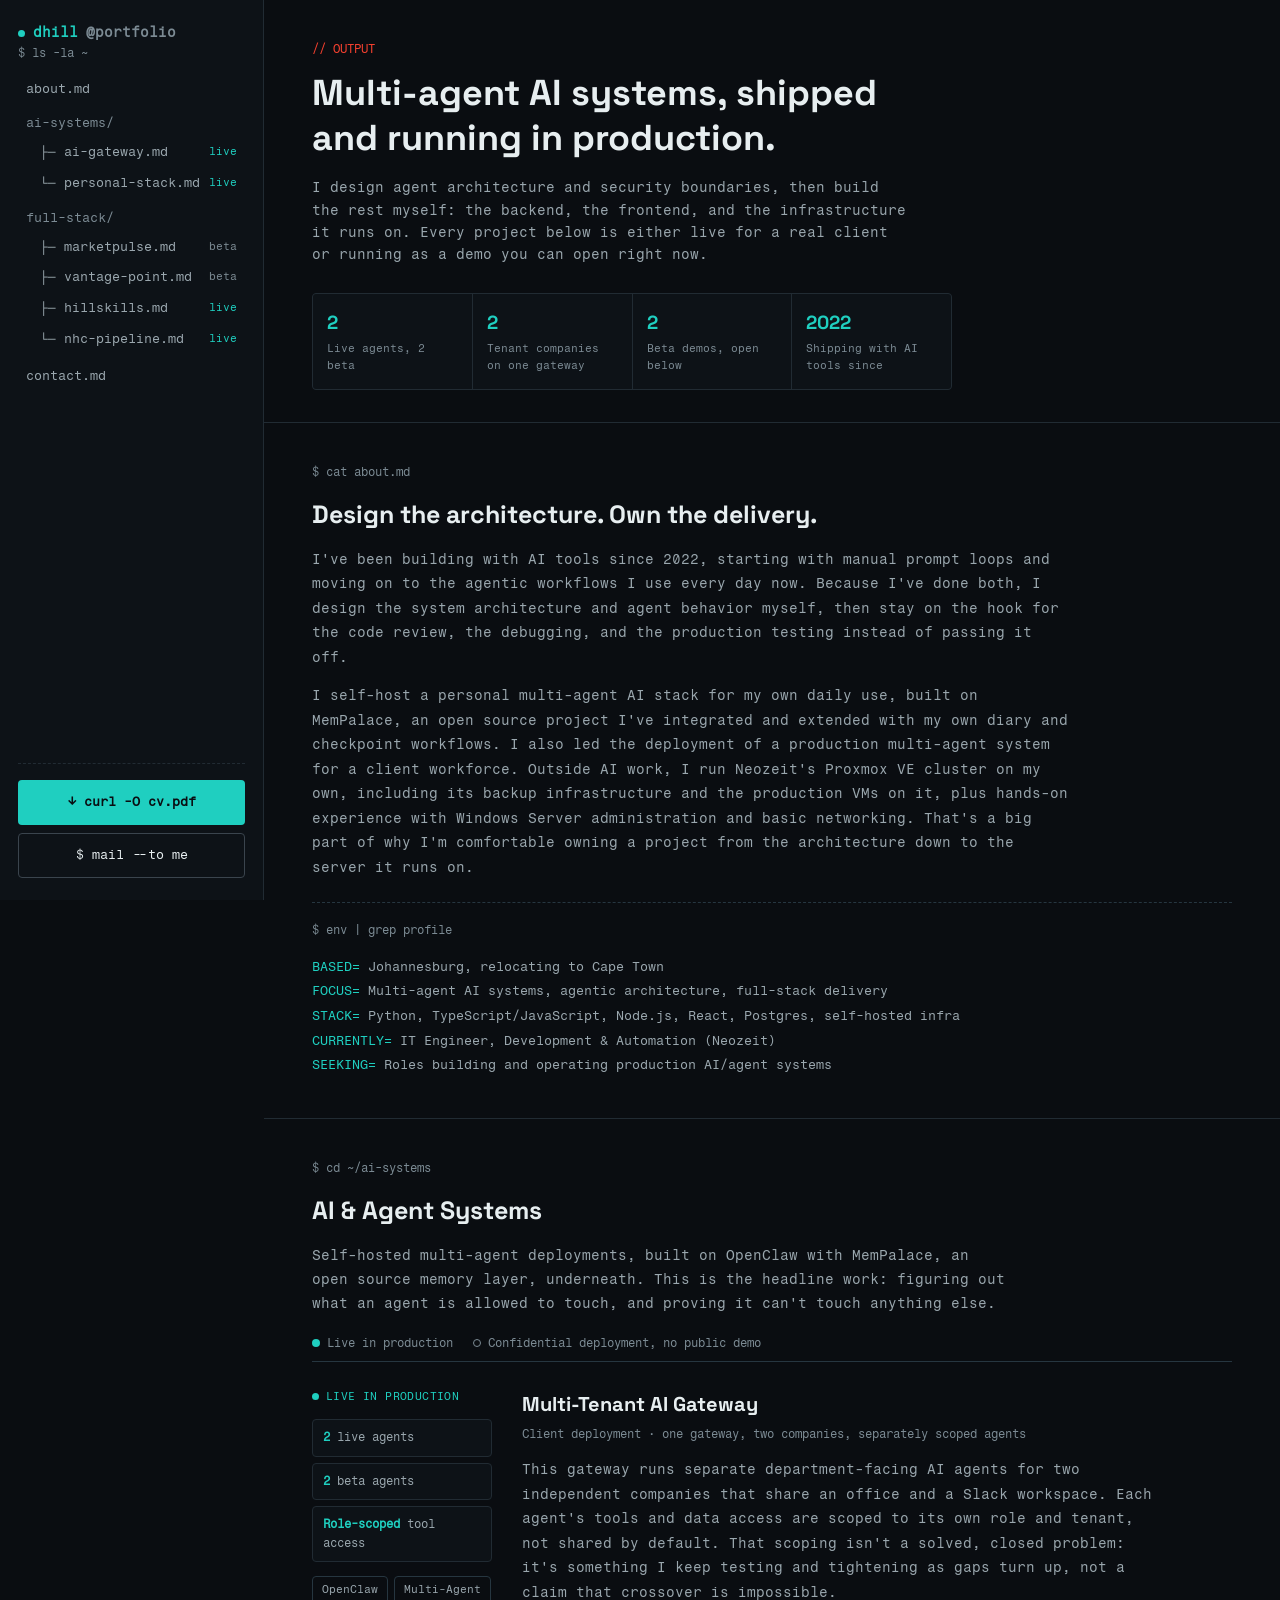
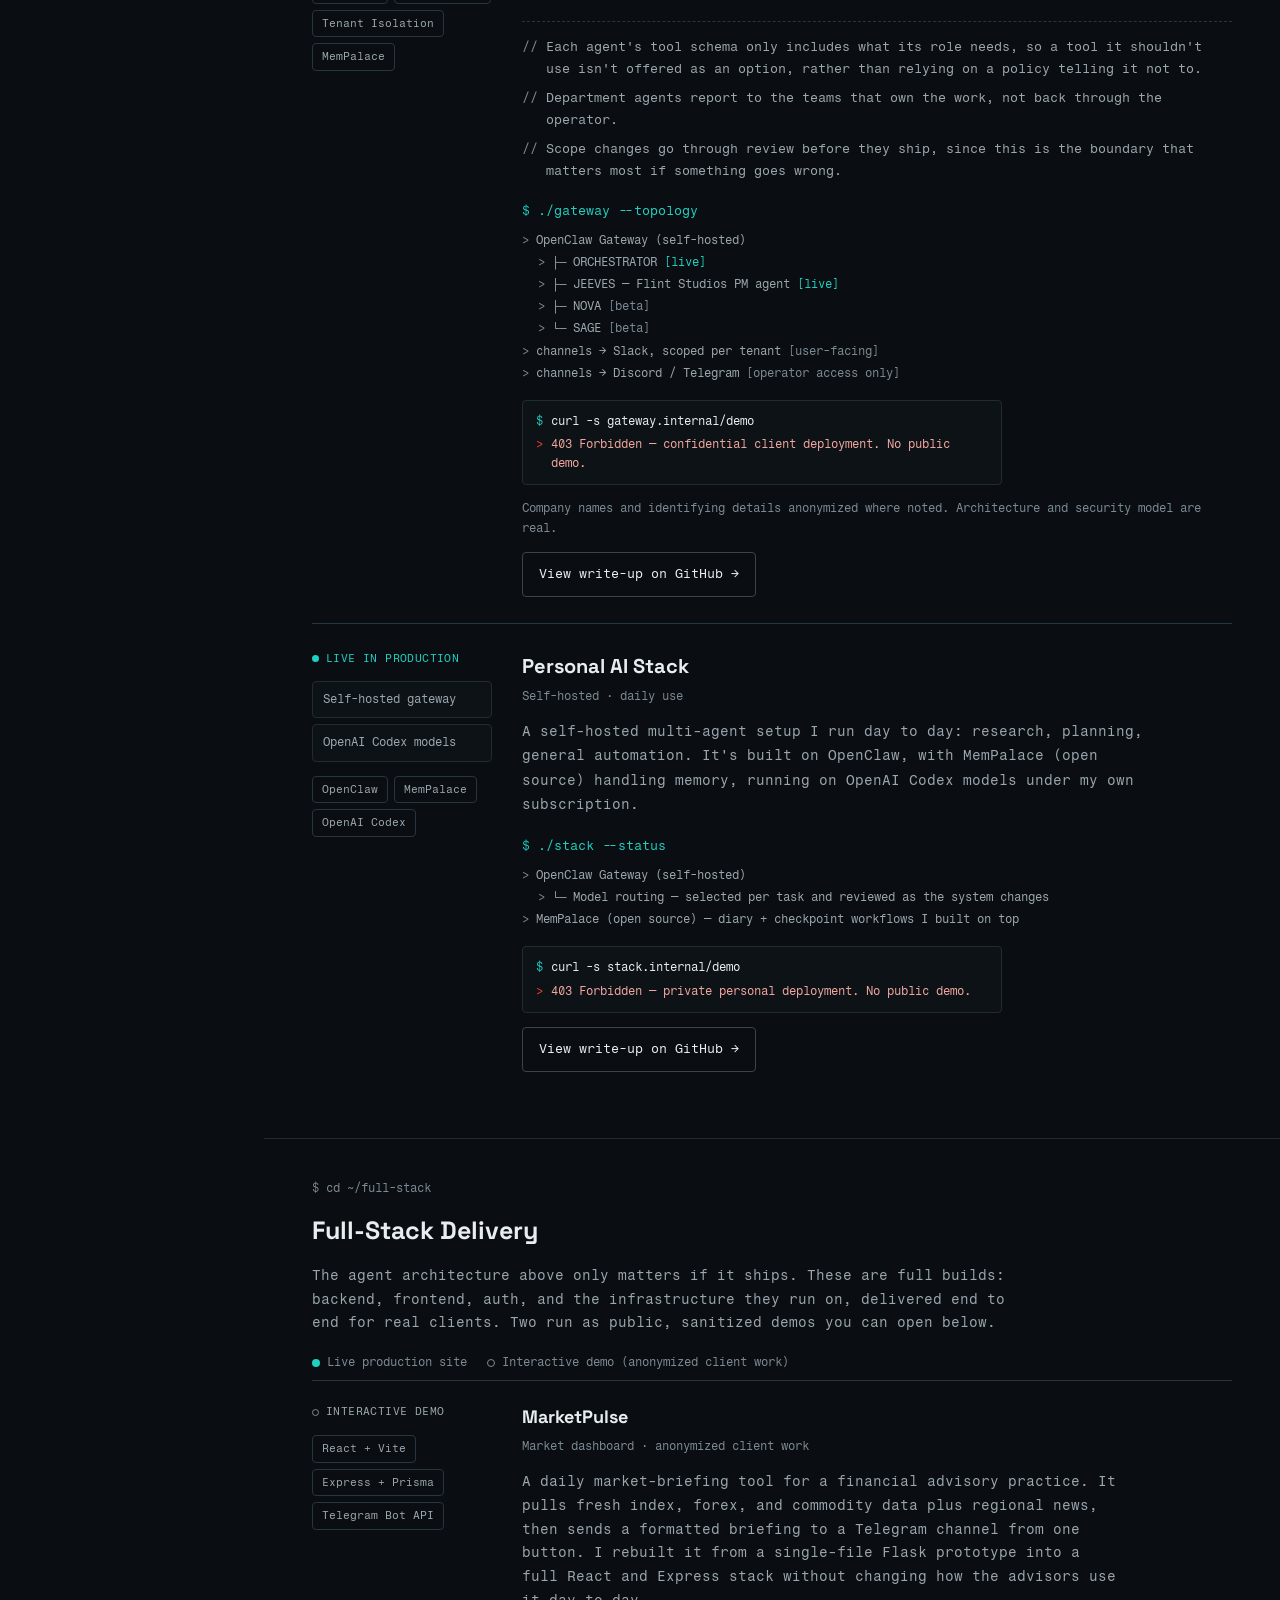
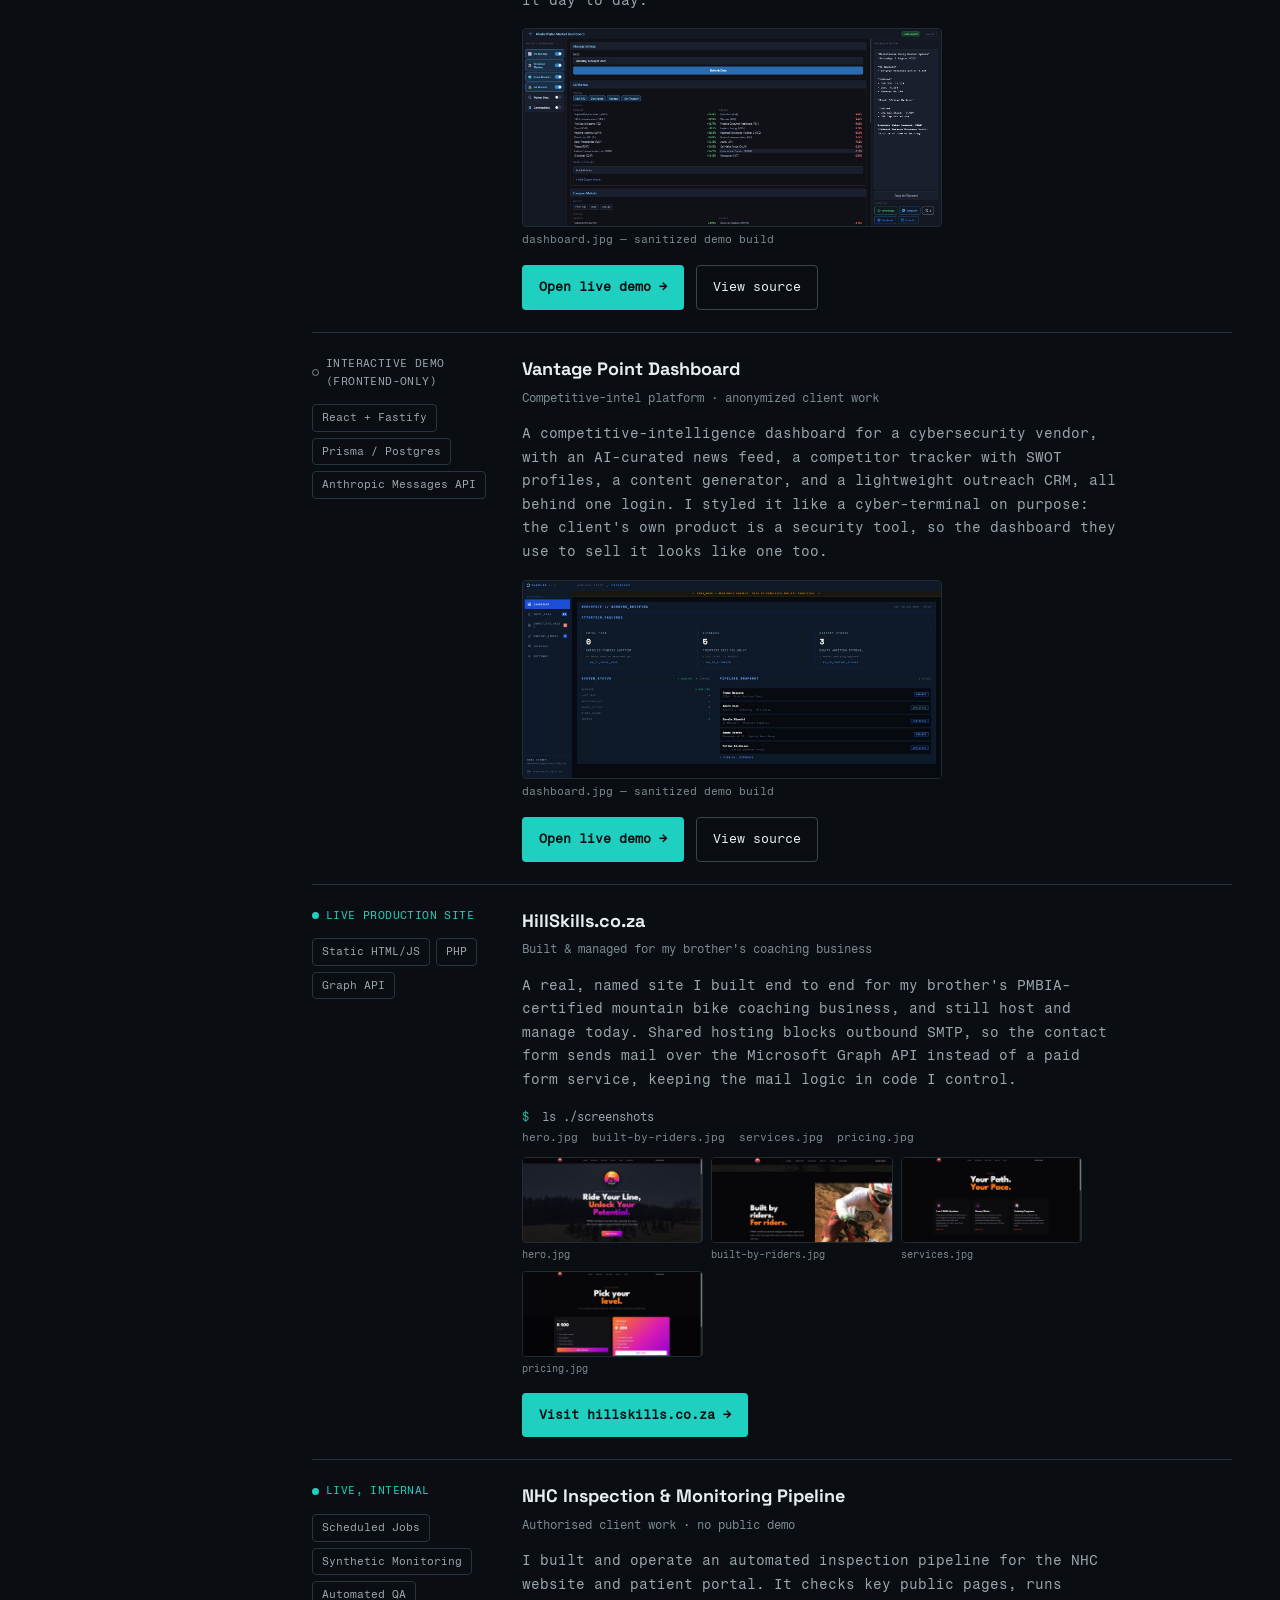
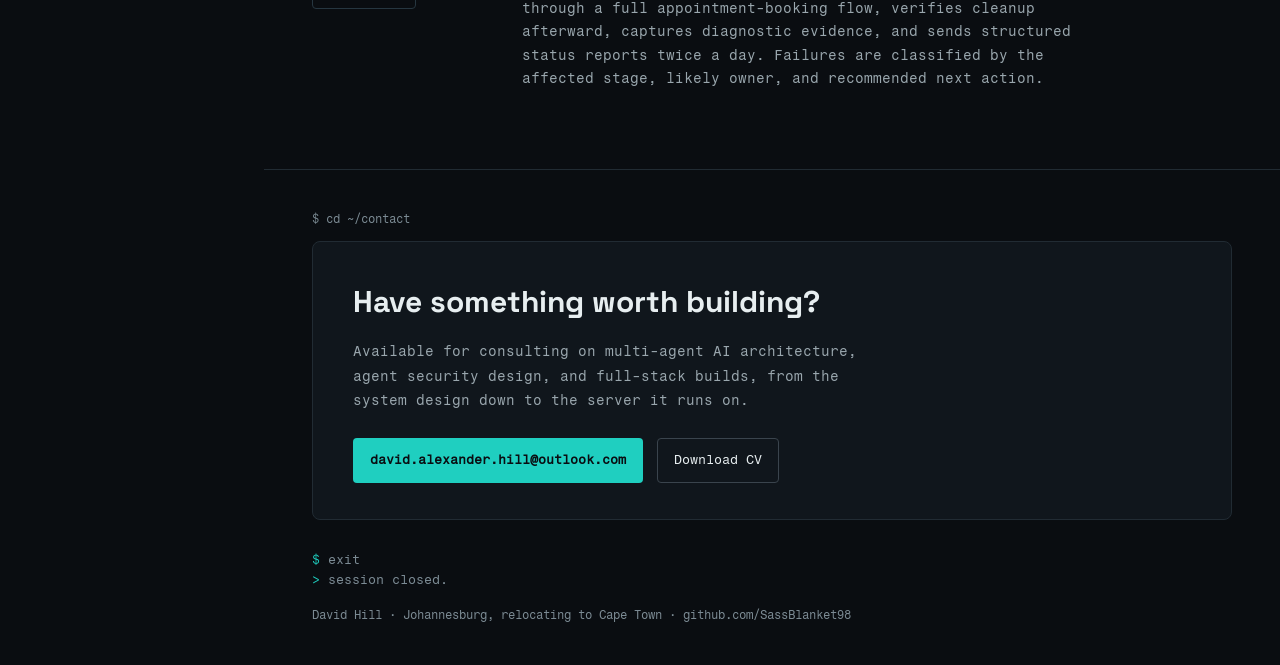
==== index.html @ 79bcf5f4 "Adapt portfolio navigation for mobile" ====
<!DOCTYPE html>
<html lang="en">
<head>
<meta charset="UTF-8">
<meta name="viewport" content="width=device-width, initial-scale=1.0">
<title>David Hill: AI Engineer, Automation &amp; Full-Stack Development</title>
<meta name="description" content="AI engineer and full-stack developer. Production multi-agent AI systems, self-hosted infrastructure, and full-stack builds, with live demos you can open right now.">
<link rel="preconnect" href="https://fonts.googleapis.com">
<link rel="preconnect" href="https://fonts.gstatic.com" crossorigin>
<link href="https://fonts.googleapis.com/css2?family=Space+Grotesk:wght@500;600;700&family=Fragment+Mono:ital@0;1&display=swap" rel="stylesheet">
<link rel="stylesheet" href="css/style.css">
</head>
<body>

<div class="app-shell">

  <!-- ===================== SIDEBAR ===================== -->
  <aside class="sidebar">
    <div class="sidebar-bar">
      <a href="#top" class="logo">
        <span class="logo-dot pulse-dot" aria-hidden="true"></span>
        <span class="user">dhill</span><span class="host">@portfolio</span>
      </a>

      <button type="button" class="nav-toggle" id="nav-toggle" aria-expanded="false" aria-controls="sidebar-panel">
        <span class="nav-toggle-icon" aria-hidden="true"><span></span><span></span><span></span></span>
        <span class="nav-toggle-label" aria-hidden="true">menu</span>
        <span class="visually-hidden">Toggle navigation menu</span>
      </button>
    </div>

    <div class="sidebar-panel" id="sidebar-panel">
      <div class="sidebar-cmd">$ ls -la ~</div>
      <nav class="tree" aria-label="Primary">
        <a href="#about" class="navlink top">about.md</a>

        <div class="tree-group">ai-systems/</div>
        <a href="#proj-gateway" class="navlink leaf">
          <span>&#9500;&#9472; ai-gateway.md</span><span class="status is-live">live</span>
        </a>
        <a href="#proj-personal" class="navlink leaf">
          <span>&#9492;&#9472; personal-stack.md</span><span class="status is-live">live</span>
        </a>

        <div class="tree-group">full-stack/</div>
        <a href="#proj-marketpulse" class="navlink leaf">
          <span>&#9500;&#9472; marketpulse.md</span><span class="status is-beta">beta</span>
        </a>
        <a href="#proj-vantage" class="navlink leaf">
          <span>&#9500;&#9472; vantage-point.md</span><span class="status is-beta">beta</span>
        </a>
        <a href="#proj-hillskills" class="navlink leaf">
          <span>&#9500;&#9472; hillskills.md</span><span class="status is-live">live</span>
        </a>
        <a href="#proj-nhc" class="navlink leaf">
          <span>&#9492;&#9472; nhc-pipeline.md</span><span class="status is-live">live</span>
        </a>

        <a href="#contact" class="navlink top" style="margin-top:6px;">contact.md</a>
      </nav>

      <div class="sidebar-spacer"></div>

      <div class="sidebar-cta">
        <a href="assets/cv/David_Hill_CV.pdf" class="btn btn-primary" download>&#8595; curl -O cv.pdf</a>
        <a href="mailto:david.alexander.hill@outlook.com" class="btn btn-ghost">$ mail --to me</a>
      </div>
    </div>
  </aside>

  <!-- ===================== MAIN ===================== -->
  <main class="main-col" id="top">

    <!-- HERO -->
    <section class="pane hero-pane" id="hero">
      <div class="output-label">// OUTPUT</div>
      <h1>Multi-agent AI systems, shipped and running in production.</h1>
      <p class="lede">I design agent architecture and security boundaries, then build the rest myself: the backend, the frontend, and the infrastructure it runs on. Every project below is either live for a real client or running as a demo you can open right now.</p>

      <div class="hero-stats">
        <div class="hero-stat"><div class="value">2</div><div class="label">Live agents, 2 beta</div></div>
        <div class="hero-stat"><div class="value">2</div><div class="label">Tenant companies on one gateway</div></div>
        <div class="hero-stat"><div class="value">2</div><div class="label">Beta demos, open below</div></div>
        <div class="hero-stat"><div class="value">2022</div><div class="label">Shipping with AI tools since</div></div>
      </div>
    </section>

    <!-- ABOUT -->
    <section class="pane about-pane" id="about">
      <div class="pane-cmd">$ cat about.md</div>
      <h2>Design the architecture. Own the delivery.</h2>
      <p>I've been building with AI tools since 2022, starting with manual prompt loops and moving on to the agentic workflows I use every day now. Because I've done both, I design the system architecture and agent behavior myself, then stay on the hook for the code review, the debugging, and the production testing instead of passing it off.</p>
      <p>I self-host a personal multi-agent AI stack for my own daily use, built on MemPalace, an open source project I've integrated and extended with my own diary and checkpoint workflows. I also led the deployment of a production multi-agent system for a client workforce. Outside AI work, I run Neozeit's Proxmox VE cluster on my own, including its backup infrastructure and the production VMs on it, plus hands-on experience with Windows Server administration and basic networking. That's a big part of why I'm comfortable owning a project from the architecture down to the server it runs on.</p>

      <div class="env-block">
        <div class="pane-cmd" style="margin-bottom:14px;">$ env | grep profile</div>
        <div class="env-line"><span class="key">BASED=</span><span class="val">Johannesburg, relocating to Cape Town</span></div>
        <div class="env-line"><span class="key">FOCUS=</span><span class="val">Multi-agent AI systems, agentic architecture, full-stack delivery</span></div>
        <div class="env-line"><span class="key">STACK=</span><span class="val">Python, TypeScript/JavaScript, Node.js, React, Postgres, self-hosted infra</span></div>
        <div class="env-line"><span class="key">CURRENTLY=</span><span class="val">IT Engineer, Development &amp; Automation (Neozeit)</span></div>
        <div class="env-line"><span class="key">SEEKING=</span><span class="val">Roles building and operating production AI/agent systems</span></div>
      </div>
    </section>

    <!-- AI & AGENT SYSTEMS -->
    <section class="pane" id="ai-systems">
      <div class="pane-cmd">$ cd ~/ai-systems</div>
      <h2>AI &amp; Agent Systems</h2>
      <p class="pane-intro">Self-hosted multi-agent deployments, built on OpenClaw with MemPalace, an open source memory layer, underneath. This is the headline work: figuring out what an agent is allowed to touch, and proving it can't touch anything else.</p>

      <div class="legend">
        <span><span class="legend-dot filled" aria-hidden="true"></span>Live in production</span>
        <span><span class="legend-dot outline" aria-hidden="true"></span>Confidential deployment, no public demo</span>
      </div>

      <!-- Multi-Tenant AI Gateway -->
      <article class="spec-card" id="proj-gateway">
        <div class="spec-meta">
          <div class="status-row is-accent"><span class="status-dot filled" aria-hidden="true"></span>LIVE IN PRODUCTION</div>
          <div class="stat-list">
            <span class="stat"><b>2</b> live agents</span>
            <span class="stat"><b>2</b> beta agents</span>
            <span class="stat"><b>Role-scoped</b> tool access</span>
          </div>
          <div class="tag-row">
            <span class="tag">OpenClaw</span>
            <span class="tag">Multi-Agent</span>
            <span class="tag">Tenant Isolation</span>
            <span class="tag">MemPalace</span>
          </div>
        </div>
        <div class="spec-detail">
          <h3>Multi-Tenant AI Gateway</h3>
          <div class="spec-subtitle">Client deployment &middot; one gateway, two companies, separately scoped agents</div>
          <p class="spec-desc">This gateway runs separate department-facing AI agents for two independent companies that share an office and a Slack workspace. Each agent's tools and data access are scoped to its own role and tenant, not shared by default. That scoping isn't a solved, closed problem: it's something I keep testing and tightening as gaps turn up, not a claim that crossover is impossible.</p>

          <div class="decisions">
            <div class="decision-line"><span class="marker">//</span><span>Each agent's tool schema only includes what its role needs, so a tool it shouldn't use isn't offered as an option, rather than relying on a policy telling it not to.</span></div>
            <div class="decision-line"><span class="marker">//</span><span>Department agents report to the teams that own the work, not back through the operator.</span></div>
            <div class="decision-line"><span class="marker">//</span><span>Scope changes go through review before they ship, since this is the boundary that matters most if something goes wrong.</span></div>
          </div>

          <div class="diagram">
            <div class="diagram-cmd">$ ./gateway --topology</div>
            <div class="diagram-line"><span class="marker">&gt;</span> OpenClaw Gateway (self-hosted)</div>
            <div class="diagram-line" style="padding-left:16px;"><span class="marker">&gt;</span> &#9500;&#9472; ORCHESTRATOR <span class="badge">[live]</span></div>
            <div class="diagram-line" style="padding-left:16px;"><span class="marker">&gt;</span> &#9500;&#9472; JEEVES &mdash; Flint Studios PM agent <span class="badge">[live]</span></div>
            <div class="diagram-line" style="padding-left:16px;"><span class="marker">&gt;</span> &#9500;&#9472; NOVA <span class="badge is-beta">[beta]</span></div>
            <div class="diagram-line" style="padding-left:16px;"><span class="marker">&gt;</span> &#9492;&#9472; SAGE <span class="badge is-beta">[beta]</span></div>
            <div class="diagram-line"><span class="marker">&gt;</span> channels &#8594; Slack, scoped per tenant <span class="badge is-beta">[user-facing]</span></div>
            <div class="diagram-line"><span class="marker">&gt;</span> channels &#8594; Discord / Telegram <span class="badge is-beta">[operator access only]</span></div>
          </div>

          <div class="confidential-box">
            <div class="line"><span class="cmd-prompt">$</span><span>curl -s gateway.internal/demo</span></div>
            <div class="line"><span class="resp-prompt">&gt;</span><span class="resp-text">403 Forbidden &mdash; confidential client deployment. No public demo.</span></div>
          </div>

          <p class="caption">Company names and identifying details anonymized where noted. Architecture and security model are real.</p>

          <div class="spec-links">
            <a class="btn btn-ghost" href="https://github.com/SassBlanket98/multi-tenant-ai-stack" target="_blank" rel="noopener">View write-up on GitHub &rarr;</a>
          </div>
        </div>
      </article>

      <!-- Personal AI Stack -->
      <article class="spec-card" id="proj-personal">
        <div class="spec-meta">
          <div class="status-row is-accent"><span class="status-dot filled" aria-hidden="true"></span>LIVE IN PRODUCTION</div>
          <div class="stat-list">
            <span class="stat">Self-hosted gateway</span>
            <span class="stat">OpenAI Codex models</span>
          </div>
          <div class="tag-row">
            <span class="tag">OpenClaw</span>
            <span class="tag">MemPalace</span>
            <span class="tag">OpenAI Codex</span>
          </div>
        </div>
        <div class="spec-detail">
          <h3>Personal AI Stack</h3>
          <div class="spec-subtitle">Self-hosted &middot; daily use</div>
          <p class="spec-desc">A self-hosted multi-agent setup I run day to day: research, planning, general automation. It's built on OpenClaw, with MemPalace (open source) handling memory, running on OpenAI Codex models under my own subscription.</p>

          <div class="diagram">
            <div class="diagram-cmd">$ ./stack --status</div>
            <div class="diagram-line"><span class="marker">&gt;</span> OpenClaw Gateway (self-hosted)</div>
            <div class="diagram-line" style="padding-left:16px;"><span class="marker">&gt;</span> &#9492;&#9472; Model routing &mdash; selected per task and reviewed as the system changes</div>
            <div class="diagram-line"><span class="marker">&gt;</span> MemPalace (open source) &mdash; diary + checkpoint workflows I built on top</div>
          </div>

          <div class="confidential-box">
            <div class="line"><span class="cmd-prompt">$</span><span>curl -s stack.internal/demo</span></div>
            <div class="line"><span class="resp-prompt">&gt;</span><span class="resp-text">403 Forbidden &mdash; private personal deployment. No public demo.</span></div>
          </div>

          <div class="spec-links">
            <a class="btn btn-ghost" href="https://github.com/SassBlanket98/personal-ai-stack" target="_blank" rel="noopener">View write-up on GitHub &rarr;</a>
          </div>
        </div>
      </article>
    </section>

    <!-- FULL-STACK DELIVERY -->
    <section class="pane" id="full-stack">
      <div class="pane-cmd">$ cd ~/full-stack</div>
      <h2>Full-Stack Delivery</h2>
      <p class="pane-intro">The agent architecture above only matters if it ships. These are full builds: backend, frontend, auth, and the infrastructure they run on, delivered end to end for real clients. Two run as public, sanitized demos you can open below.</p>

      <div class="legend">
        <span><span class="legend-dot filled" aria-hidden="true"></span>Live production site</span>
        <span><span class="legend-dot outline" aria-hidden="true"></span>Interactive demo (anonymized client work)</span>
      </div>

      <!-- MarketPulse -->
      <article class="spec-card is-compact" id="proj-marketpulse">
        <div class="spec-meta">
          <div class="status-row is-muted"><span class="status-dot outline" aria-hidden="true"></span>INTERACTIVE DEMO</div>
          <div class="tag-row">
            <span class="tag">React + Vite</span>
            <span class="tag">Express + Prisma</span>
            <span class="tag">Telegram Bot API</span>
          </div>
        </div>
        <div class="spec-detail is-compact">
          <h3>MarketPulse</h3>
          <div class="spec-subtitle">Market dashboard &middot; anonymized client work</div>
          <p class="spec-desc">A daily market-briefing tool for a financial advisory practice. It pulls fresh index, forex, and commodity data plus regional news, then sends a formatted briefing to a Telegram channel from one button. I rebuilt it from a single-file Flask prototype into a full React and Express stack without changing how the advisors use it day to day.</p>
          <figure class="exhibit">
            <a href="assets/marketpulse/dashboard.jpg" target="_blank"><img src="assets/marketpulse/dashboard.jpg" alt="MarketPulse demo: the daily market briefing dashboard" loading="lazy"></a>
            <figcaption>dashboard.jpg &mdash; sanitized demo build</figcaption>
          </figure>
          <div class="spec-links">
            <a class="btn btn-primary" href="https://marketpulse-demo.necroknollnexus.dpdns.org" target="_blank" rel="noopener">Open live demo &rarr;</a>
            <a class="btn btn-ghost" href="https://github.com/SassBlanket98/marketpulse-dashboard" target="_blank" rel="noopener">View source</a>
          </div>
        </div>
      </article>

      <!-- Vantage Point -->
      <article class="spec-card is-compact" id="proj-vantage">
        <div class="spec-meta">
          <div class="status-row is-muted"><span class="status-dot outline" aria-hidden="true"></span>INTERACTIVE DEMO (FRONTEND-ONLY)</div>
          <div class="tag-row">
            <span class="tag">React + Fastify</span>
            <span class="tag">Prisma / Postgres</span>
            <span class="tag">Anthropic Messages API</span>
          </div>
        </div>
        <div class="spec-detail is-compact">
          <h3>Vantage Point Dashboard</h3>
          <div class="spec-subtitle">Competitive-intel platform &middot; anonymized client work</div>
          <p class="spec-desc">A competitive-intelligence dashboard for a cybersecurity vendor, with an AI-curated news feed, a competitor tracker with SWOT profiles, a content generator, and a lightweight outreach CRM, all behind one login. I styled it like a cyber-terminal on purpose: the client's own product is a security tool, so the dashboard they use to sell it looks like one too.</p>
          <figure class="exhibit">
            <a href="assets/charlie/dashboard.jpg" target="_blank"><img src="assets/charlie/dashboard.jpg" alt="Vantage Point demo: the competitive-intelligence dashboard" loading="lazy"></a>
            <figcaption>dashboard.jpg &mdash; sanitized demo build</figcaption>
          </figure>
          <div class="spec-links">
            <a class="btn btn-primary" href="https://charlie-demo.necroknollnexus.dpdns.org" target="_blank" rel="noopener">Open live demo &rarr;</a>
            <a class="btn btn-ghost" href="https://github.com/SassBlanket98/vantage-point-dashboard" target="_blank" rel="noopener">View source</a>
          </div>
        </div>
      </article>

      <!-- HillSkills -->
      <article class="spec-card is-compact" id="proj-hillskills">
        <div class="spec-meta">
          <div class="status-row is-accent"><span class="status-dot filled" aria-hidden="true"></span>LIVE PRODUCTION SITE</div>
          <div class="tag-row">
            <span class="tag">Static HTML/JS</span>
            <span class="tag">PHP</span>
            <span class="tag">Graph API</span>
          </div>
        </div>
        <div class="spec-detail is-compact">
          <h3>HillSkills.co.za</h3>
          <div class="spec-subtitle">Built &amp; managed for my brother's coaching business</div>
          <p class="spec-desc">A real, named site I built end to end for my brother's PMBIA-certified mountain bike coaching business, and still host and manage today. Shared hosting blocks outbound SMTP, so the contact form sends mail over the Microsoft Graph API instead of a paid form service, keeping the mail logic in code I control.</p>
          <div class="shots-cmd"><span class="prompt">$</span> ls ./screenshots</div>
          <div class="shots-listing">hero.jpg&nbsp;&nbsp;built-by-riders.jpg&nbsp;&nbsp;services.jpg&nbsp;&nbsp;pricing.jpg</div>
          <div class="shots-grid">
            <figure><a href="assets/hillskills/hero.jpg" target="_blank"><img src="assets/hillskills/hero.jpg" alt="HillSkills homepage hero" loading="lazy"></a><figcaption>hero.jpg</figcaption></figure>
            <figure><a href="assets/hillskills/built-by-riders.jpg" target="_blank"><img src="assets/hillskills/built-by-riders.jpg" alt="HillSkills &quot;Built by riders&quot; section" loading="lazy"></a><figcaption>built-by-riders.jpg</figcaption></figure>
            <figure><a href="assets/hillskills/services.jpg" target="_blank"><img src="assets/hillskills/services.jpg" alt="HillSkills services section" loading="lazy"></a><figcaption>services.jpg</figcaption></figure>
            <figure><a href="assets/hillskills/pricing.jpg" target="_blank"><img src="assets/hillskills/pricing.jpg" alt="HillSkills pricing section" loading="lazy"></a><figcaption>pricing.jpg</figcaption></figure>
          </div>
          <div class="spec-links">
            <a class="btn btn-primary" href="https://hillskills.co.za" target="_blank" rel="noopener">Visit hillskills.co.za &rarr;</a>
          </div>
        </div>
      </article>

      <!-- NHC Inspection & Monitoring Pipeline -->
      <article class="spec-card is-compact" id="proj-nhc">
        <div class="spec-meta">
          <div class="status-row is-accent"><span class="status-dot filled" aria-hidden="true"></span>LIVE, INTERNAL</div>
          <div class="tag-row">
            <span class="tag">Scheduled Jobs</span>
            <span class="tag">Synthetic Monitoring</span>
            <span class="tag">Automated QA</span>
          </div>
        </div>
        <div class="spec-detail is-compact">
          <h3>NHC Inspection &amp; Monitoring Pipeline</h3>
          <div class="spec-subtitle">Authorised client work &middot; no public demo</div>
          <p class="spec-desc">I built and operate an automated inspection pipeline for the NHC website and patient portal. It checks key public pages, runs through a full appointment-booking flow, verifies cleanup afterward, captures diagnostic evidence, and sends structured status reports twice a day. Failures are classified by the affected stage, likely owner, and recommended next action.</p>
        </div>
      </article>
    </section>

    <!-- CONTACT -->
    <section class="pane" id="contact">
      <div class="pane-cmd">$ cd ~/contact</div>
      <div class="contact-card">
        <h2>Have something worth building?</h2>
        <p class="lede">Available for consulting on multi-agent AI architecture, agent security design, and full-stack builds, from the system design down to the server it runs on.</p>
        <div class="contact-actions">
          <a href="mailto:david.alexander.hill@outlook.com" class="btn btn-primary">david.alexander.hill@outlook.com</a>
          <a href="assets/cv/David_Hill_CV.pdf" class="btn btn-ghost" download>Download CV</a>
        </div>
      </div>

      <div class="exit-line"><span class="prompt">$</span> exit<br><span class="prompt">&gt;</span> session closed.</div>
      <div class="footer-meta">David Hill &middot; Johannesburg, relocating to Cape Town &middot; <a href="https://github.com/SassBlanket98" target="_blank" rel="noopener">github.com/SassBlanket98</a></div>
    </section>

  </main>
</div>

<div class="lightbox" id="lightbox" role="dialog" aria-modal="true" aria-label="Screenshot preview" hidden>
  <button type="button" class="lightbox-close" aria-label="Close">&times;</button>
  <img class="lightbox-img" alt="">
</div>

<script src="js/main.js"></script>
</body>
</html>
---- css/style.css ----
/* ============================================================
   Design tokens — Terminal
   ============================================================ */
:root {
  --bg: #0A0D11;
  --panel: #10161C;
  --panel-head: #161D24;
  --panel-alt: #0D1217;
  --border: #212B33;
  --border-dim: #263640;
  --ink: #E7EEF0;
  --muted: #9AA7AE;
  --dim: #7C8B94;
  --dot: #3A444D;
  --accent: #1FCFC0;
  --accent-hover: #17ADA1;
  --accent-ink: #0A0D11;
  --danger: #F5402F;
  --danger-ink: #F0A79E;

  --font-display: 'Space Grotesk', -apple-system, 'Segoe UI', sans-serif;
  --font-mono: 'Fragment Mono', 'SF Mono', Consolas, monospace;

  --sidebar-w: 264px;
}

@media (prefers-reduced-motion: reduce) {
  * { animation-duration: 0.01ms !important; animation-iteration-count: 1 !important; transition-duration: 0.01ms !important; }
}

* { box-sizing: border-box; }

html { scroll-behavior: smooth; scroll-padding-top: 24px; }

body {
  margin: 0;
  background: var(--bg);
  color: var(--ink);
  font-family: var(--font-mono);
  font-size: 16px;
  line-height: 1.6;
  -webkit-font-smoothing: antialiased;
}

a { color: var(--accent); text-decoration: none; }
a:hover { color: var(--accent-hover); }
img { max-width: 100%; display: block; }

::selection { background: var(--accent); color: var(--accent-ink); }
:focus-visible { outline: 2px solid var(--accent); outline-offset: 3px; }

h1, h2, h3 { font-family: var(--font-display); font-weight: 700; color: var(--ink); margin: 0; text-wrap: balance; }

@keyframes blink { 0%, 50% { opacity: 1; } 51%, 100% { opacity: 0; } }
.cursor { animation: blink 1s steps(1) infinite; }

@keyframes pulse { 0%, 100% { opacity: 1; } 50% { opacity: 0.35; } }
.pulse-dot { animation: pulse 2s ease-in-out infinite; }

.visually-hidden {
  position: absolute !important;
  width: 1px;
  height: 1px;
  padding: 0;
  margin: -1px;
  overflow: hidden;
  clip: rect(0, 0, 0, 0);
  white-space: nowrap;
  border: 0;
}

/* ============================================================
   App shell — persistent sidebar + main column
   ============================================================ */
.app-shell {
  display: flex;
  align-items: flex-start;
  min-height: 100vh;
}

/* ---- Sidebar ---- */
.sidebar {
  width: var(--sidebar-w);
  flex-shrink: 0;
  position: sticky;
  top: 0;
  align-self: flex-start;
  height: 100vh;
  overflow-y: auto;
  background: var(--panel-alt);
  border-right: 1px solid var(--border);
  display: flex;
  flex-direction: column;
  padding: 22px 18px;
}

.sidebar-bar {
  display: flex;
  align-items: center;
  justify-content: space-between;
  gap: 12px;
}

.logo {
  display: flex;
  align-items: center;
  gap: 8px;
  color: var(--ink);
  font-weight: 600;
  font-size: 14px;
  margin-bottom: 22px;
}

.sidebar-bar .logo { margin-bottom: 0; }

/* ---- Mobile nav toggle (hidden on desktop) ---- */
.nav-toggle {
  display: none;
  align-items: center;
  gap: 8px;
  height: 44px;
  min-width: 44px;
  padding: 0 12px;
  background: var(--panel-alt);
  border: 1px solid var(--dot);
  border-radius: 4px;
  color: var(--ink);
  font-family: var(--font-mono);
  font-size: 12px;
  cursor: pointer;
  flex-shrink: 0;
}
.nav-toggle:hover { border-color: var(--border-dim); background: var(--border); }

.nav-toggle-icon { position: relative; width: 16px; height: 12px; flex-shrink: 0; }
.nav-toggle-icon span {
  position: absolute;
  left: 0;
  right: 0;
  height: 2px;
  background: var(--accent);
  border-radius: 1px;
  transition: transform 0.18s ease, opacity 0.18s ease;
}
.nav-toggle-icon span:nth-child(1) { top: 0; }
.nav-toggle-icon span:nth-child(2) { top: 5px; }
.nav-toggle-icon span:nth-child(3) { top: 10px; }
.nav-toggle[aria-expanded="true"] .nav-toggle-icon span:nth-child(1) { transform: translateY(5px) rotate(45deg); }
.nav-toggle[aria-expanded="true"] .nav-toggle-icon span:nth-child(2) { opacity: 0; }
.nav-toggle[aria-expanded="true"] .nav-toggle-icon span:nth-child(3) { transform: translateY(-5px) rotate(-45deg); }

.nav-toggle-label { color: var(--muted); }

.logo-dot {
  width: 7px;
  height: 7px;
  border-radius: 50%;
  background: var(--accent);
  display: inline-block;
  flex-shrink: 0;
}

.logo .user { color: var(--accent); }
.logo .host { color: var(--dim); }

.sidebar-panel { display: flex; flex-direction: column; flex: 1; min-height: 0; }

.sidebar-cmd { font-size: 12px; color: var(--dim); margin-bottom: 10px; }

.tree { font-size: 13px; margin-bottom: 10px; }
.tree-group { color: var(--dim); padding: 9px 8px 3px; }

.navlink {
  display: flex;
  justify-content: space-between;
  align-items: center;
  gap: 6px;
  color: var(--muted);
  padding: 5px 8px;
  border-radius: 4px;
}
.navlink:hover { background: var(--panel-head); color: var(--ink); }
.navlink.top { padding-left: 8px; }
.navlink.leaf { padding-left: 22px; }

.navlink .status { font-size: 10.5px; flex-shrink: 0; }
.navlink .status.is-live { color: var(--accent); }
.navlink .status.is-beta { color: var(--dim); }

.sidebar-spacer { flex: 1; }

.sidebar-cta {
  display: flex;
  flex-direction: column;
  gap: 8px;
  padding-top: 16px;
  border-top: 1px dashed var(--border);
}

/* ---- Buttons (shared) ---- */
.btn {
  font-family: var(--font-mono);
  font-size: 13px;
  padding: 11px 16px;
  border-radius: 4px;
  border: 1px solid transparent;
  display: inline-block;
  text-align: center;
}
.btn-primary { background: var(--accent); color: var(--accent-ink); font-weight: 600; }
.btn-primary:hover { background: var(--accent-hover); color: var(--accent-ink); }
.btn-ghost { border-color: var(--dot); color: var(--ink); }
.btn-ghost:hover { background: var(--border); color: var(--ink); }
.sidebar .btn { display: block; }

/* ---- Main column ---- */
.main-col { flex: 1; min-width: 0; }

.pane {
  padding: 40px 48px;
  border-bottom: 1px solid var(--border);
}
.pane:last-child { border-bottom: none; }

.pane-cmd { font-size: 12px; color: var(--dim); margin-bottom: 12px; }
.pane h2 { font-size: clamp(21px, 2.4vw, 25px); margin-bottom: 14px; }
.pane-intro { font-size: 14px; line-height: 1.7; color: var(--muted); max-width: 700px; margin: 0 0 18px; }

/* ---- Hero (compact — identity already lives in the sidebar) ---- */
.hero-pane { padding-bottom: 32px; }
.output-label { font-size: 12px; color: var(--danger); margin-bottom: 12px; }
.hero-pane h1 { font-size: clamp(24px, 3vw, 36px); line-height: 1.25; max-width: 680px; margin-bottom: 16px; }
.hero-pane .lede { font-size: 14px; color: var(--muted); max-width: 600px; margin: 0 0 26px; }

.hero-stats {
  display: grid;
  grid-template-columns: repeat(4, 1fr);
  gap: 1px;
  background: var(--border);
  border: 1px solid var(--border);
  border-radius: 4px;
  overflow: hidden;
  max-width: 640px;
}
.hero-stat { background: var(--panel-alt); padding: 14px; }
.hero-stat .value { font-family: var(--font-display); font-weight: 700; font-size: 19px; color: var(--accent); }
.hero-stat .label { font-size: 10.5px; color: var(--dim); margin-top: 3px; }

/* ---- About ---- */
.about-pane p { font-size: 14px; line-height: 1.75; color: var(--muted); max-width: 760px; margin: 0 0 14px; }
.about-pane p:last-child { margin-bottom: 0; }

.env-line { display: flex; gap: 8px; font-size: 13px; line-height: 1.9; flex-wrap: wrap; }
.env-line .key { color: var(--accent); }
.env-line .val { color: var(--muted); }
.env-block { margin-top: 22px; padding-top: 18px; border-top: 1px dashed var(--border-dim); }

/* ---- Legend ---- */
.legend { display: flex; gap: 20px; flex-wrap: wrap; margin-bottom: 8px; font-size: 12px; color: var(--dim); }
.legend span { display: flex; align-items: center; gap: 7px; }
.legend-dot { width: 8px; height: 8px; border-radius: 50%; display: inline-block; }
.legend-dot.filled { background: var(--accent); }
.legend-dot.outline { border: 1px solid var(--dim); }

/* ---- Spec cards (project cards: meta column + detail column) ---- */
.spec-card {
  display: flex;
  gap: 30px;
  padding: 26px 0;
  border-top: 1px solid var(--border-dim);
}
.spec-card.is-compact { padding: 22px 0; }

.spec-meta {
  width: 180px;
  flex-shrink: 0;
  display: flex;
  flex-direction: column;
  gap: 14px;
}

.status-row { display: flex; align-items: center; gap: 7px; font-size: 11px; letter-spacing: 0.4px; }
.status-dot { width: 7px; height: 7px; border-radius: 50%; flex-shrink: 0; }
.status-dot.filled { background: var(--accent); }
.status-dot.outline { border: 1px solid var(--dim); }
.status-row.is-accent { color: var(--accent); }
.status-row.is-muted { color: var(--muted); }

.stat-list { display: flex; flex-direction: column; gap: 6px; }
.stat { font-size: 12px; background: var(--panel-alt); border: 1px solid var(--border); border-radius: 4px; padding: 8px 10px; color: var(--muted); }
.stat b { color: var(--accent); font-weight: 600; }

.tag-row { display: flex; flex-wrap: wrap; gap: 6px; }
.tag { font-size: 11px; color: var(--muted); border: 1px solid var(--border-dim); border-radius: 4px; padding: 4px 9px; }

.spec-detail { flex: 1; min-width: 0; }
.spec-detail h3 { font-size: 20px; margin-bottom: 5px; }
.spec-detail.is-compact h3 { font-size: 18px; }
.spec-subtitle { font-size: 12px; color: var(--dim); margin-bottom: 14px; }
.spec-desc { font-size: 14px; line-height: 1.75; color: var(--muted); max-width: 640px; margin: 0 0 16px; }
.spec-detail.is-compact .spec-desc { font-size: 13.5px; max-width: 600px; }

.decisions { border-top: 1px dashed var(--border-dim); padding-top: 14px; margin-bottom: 16px; }
.decision-line { display: flex; gap: 8px; font-size: 13px; line-height: 1.7; color: var(--muted); margin-bottom: 7px; }
.decision-line:last-child { margin-bottom: 0; }
.decision-line .marker { color: var(--dim); flex-shrink: 0; }

.diagram { font-size: 12px; line-height: 1.85; color: var(--muted); margin-bottom: 16px; }
.diagram-cmd { color: var(--accent); font-size: 13px; margin-bottom: 6px; }
.diagram-line .marker { color: var(--dim); }
.diagram-line .badge { color: var(--accent); }
.diagram-line .badge.is-beta { color: var(--dim); }

.confidential-box { background: var(--panel-alt); border: 1px solid var(--border); border-radius: 4px; padding: 11px 13px; max-width: 480px; margin-bottom: 14px; font-size: 12px; }
.confidential-box .line { display: flex; gap: 8px; }
.confidential-box .line + .line { margin-top: 4px; }
.confidential-box .cmd-prompt { color: var(--accent); }
.confidential-box .resp-prompt { color: var(--danger); }
.confidential-box .resp-text { color: var(--danger-ink); }

.caption { font-size: 12px; color: var(--dim); margin: 0 0 14px; }
.spec-links { display: flex; gap: 12px; flex-wrap: wrap; }

.exhibit { margin: 0 0 16px; max-width: 420px; }
.exhibit img { width: 100%; aspect-ratio: 1568 / 744; object-fit: cover; border: 1px solid var(--border); border-radius: 4px; }
.exhibit figcaption { font-size: 10.5px; color: var(--dim); margin-top: 5px; }

.shots-cmd { font-size: 12px; margin-bottom: 2px; color: var(--muted); }
.shots-cmd .prompt { color: var(--accent); margin-right: 6px; }
.shots-listing { font-size: 11px; color: var(--dim); margin-bottom: 10px; }
.shots-grid { display: grid; grid-template-columns: repeat(auto-fit, minmax(140px, 1fr)); gap: 8px; margin-bottom: 16px; max-width: 560px; }
.shots-grid figure { margin: 0; }
.shots-grid img { width: 100%; aspect-ratio: 1568 / 744; object-fit: cover; border: 1px solid var(--border); border-radius: 4px; }
.shots-grid figcaption { font-size: 10px; color: var(--dim); margin-top: 4px; }

.placeholder-note { color: var(--dim); font-style: italic; }

/* ---- Contact ---- */
.contact-card { background: var(--panel); border: 1px solid var(--border); border-radius: 8px; padding: 36px 40px; }
.contact-card h2 { font-size: clamp(22px, 3vw, 30px); margin: 0 0 14px; }
.contact-card .lede { font-size: 14px; line-height: 1.75; color: var(--muted); max-width: 520px; margin: 0 0 24px; }
.contact-actions { display: flex; gap: 14px; flex-wrap: wrap; }

.exit-line { margin-top: 30px; font-size: 12.5px; color: var(--dim); }
.exit-line .prompt { color: var(--accent); }
.footer-meta { margin-top: 16px; font-size: 12px; color: var(--dim); }
.footer-meta a { color: var(--dim); }
.footer-meta a:hover { color: var(--muted); }

/* ============================================================
   Responsive — sidebar collapses to a top block under ~880px
   ============================================================ */
@media (max-width: 880px) {
  .app-shell { flex-direction: column; align-items: stretch; }
  .sidebar {
    width: 100%;
    height: auto;
    overflow: visible;
    position: sticky;
    top: 0;
    z-index: 30;
    border-right: none;
    border-bottom: 1px solid var(--border);
    padding: 12px 18px;
  }

  .nav-toggle { display: inline-flex; }

  /* Collapsed by default; JS toggles .is-open on .sidebar and syncs
     aria-expanded on the button. Panel floats over content so opening
     it never reflows the page underneath. */
  .sidebar-panel {
    display: none;
    position: absolute;
    top: 100%;
    left: 0;
    right: 0;
    max-height: calc(100vh - 64px);
    overflow-y: auto;
    background: var(--panel-alt);
    border-bottom: 1px solid var(--border);
    padding: 14px 18px 20px;
    box-shadow: 0 16px 28px rgba(0, 0, 0, 0.45);
  }
  .sidebar.is-open .sidebar-panel { display: flex; }

  .sidebar-spacer { display: none; }
  .sidebar-cta { padding-top: 16px; }

  .pane { padding: 28px 20px; }
  .spec-card { flex-direction: column; gap: 16px; }
  .spec-meta { width: 100%; flex-direction: row; flex-wrap: wrap; align-items: center; gap: 10px 16px; }
  .stat-list { flex-direction: row; flex-wrap: wrap; }
  .hero-stats { grid-template-columns: repeat(2, 1fr); }
}

/* ============================================================
   Screenshot lightbox
   ============================================================ */
.lightbox {
  position: fixed;
  inset: 0;
  z-index: 100;
  background: rgba(4, 6, 8, 0.92);
  display: flex;
  align-items: center;
  justify-content: center;
  padding: 56px 24px;
}
.lightbox[hidden] { display: none; }

.lightbox-img {
  max-width: 100%;
  max-height: 100%;
  border: 1px solid var(--border);
  border-radius: 4px;
}

.lightbox-close {
  position: absolute;
  top: 18px;
  right: 18px;
  width: 40px;
  height: 40px;
  border-radius: 50%;
  background: var(--panel);
  border: 1px solid var(--border);
  color: var(--ink);
  font-family: var(--font-mono);
  font-size: 22px;
  line-height: 1;
  cursor: pointer;
}
.lightbox-close:hover { background: var(--border); }
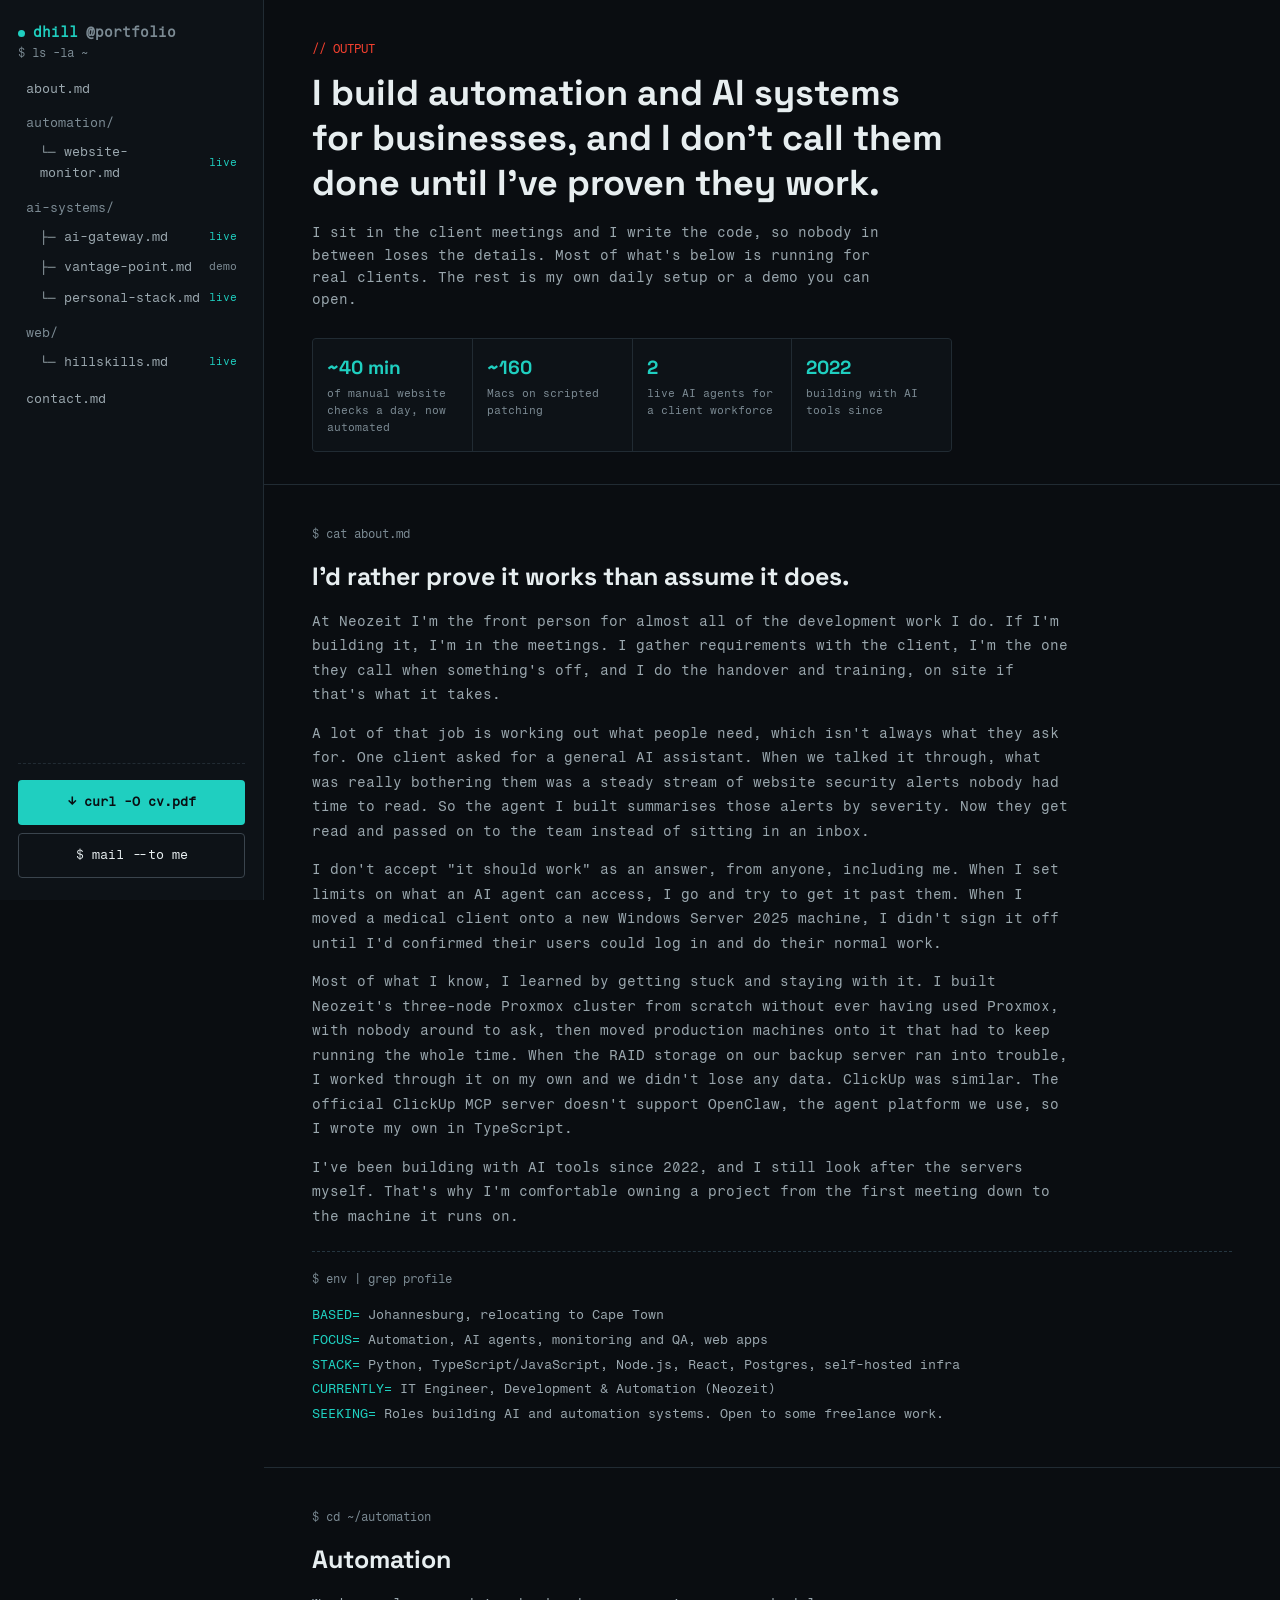
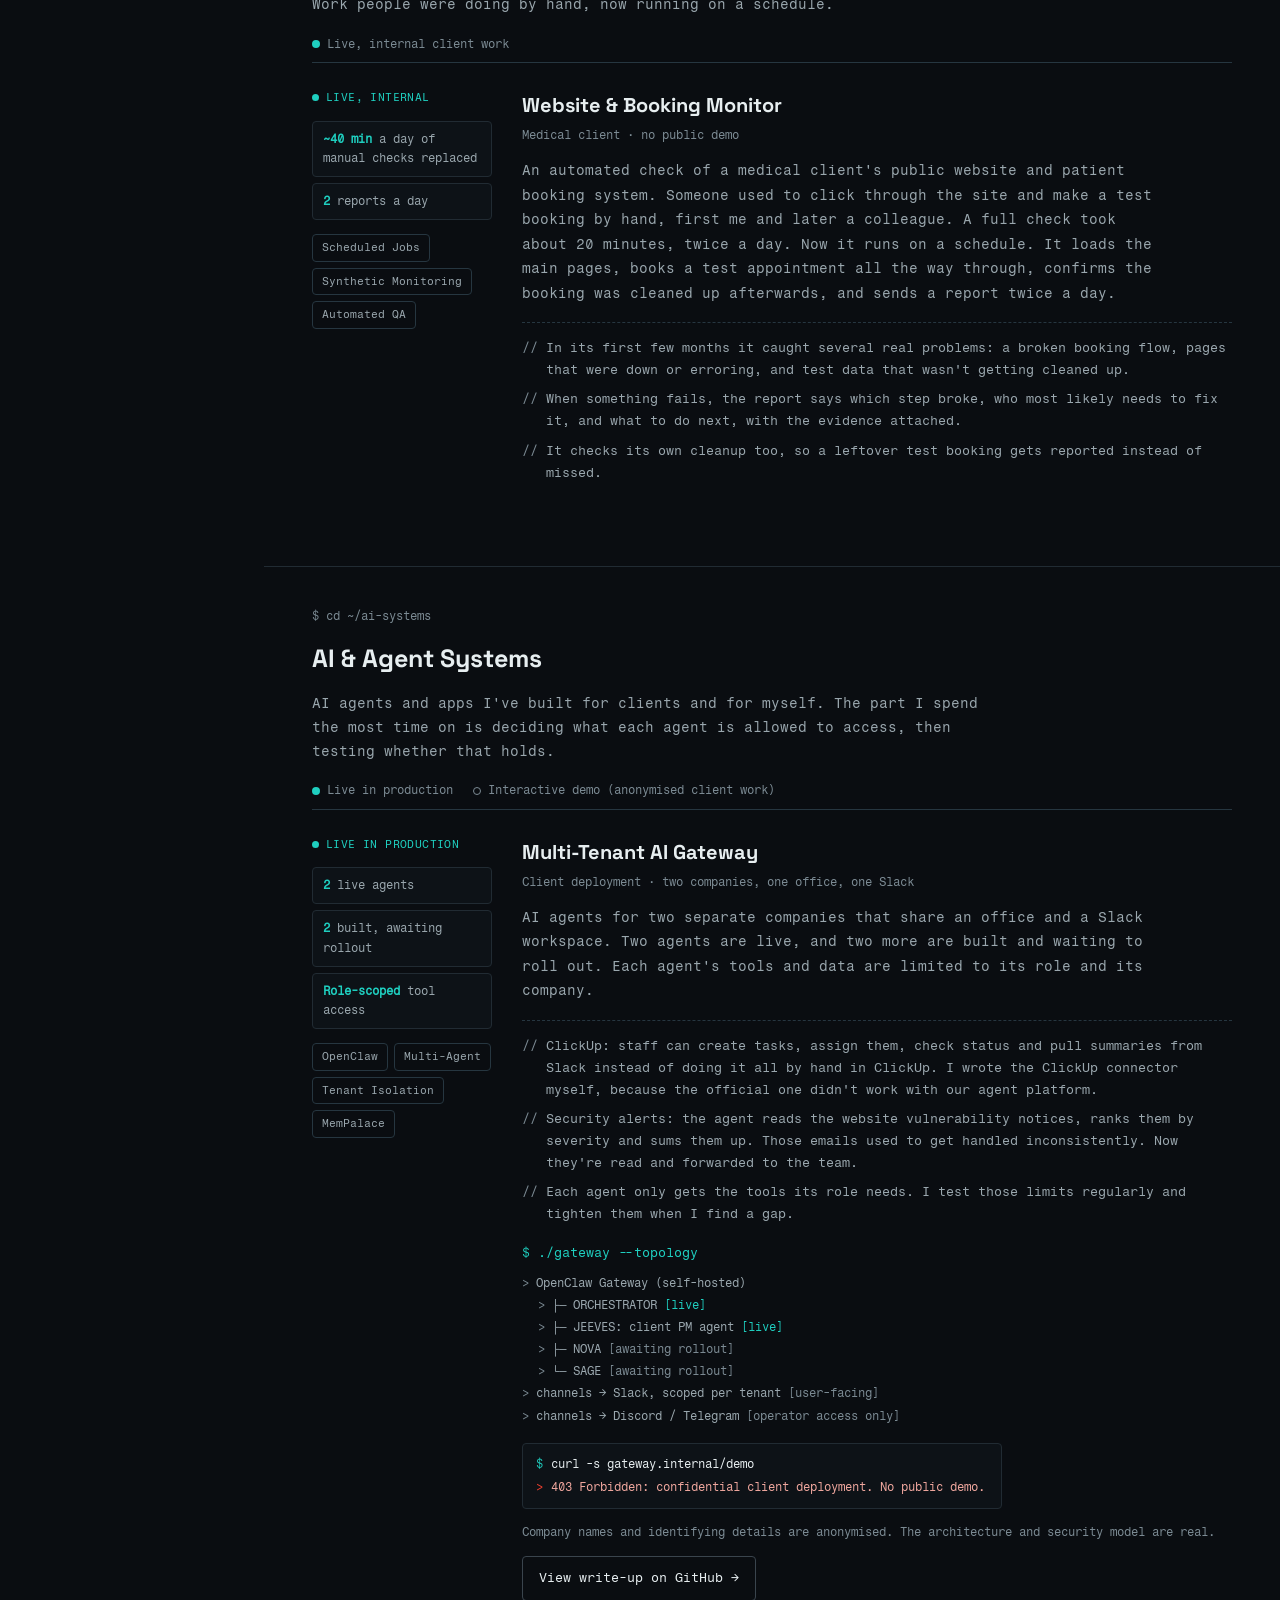
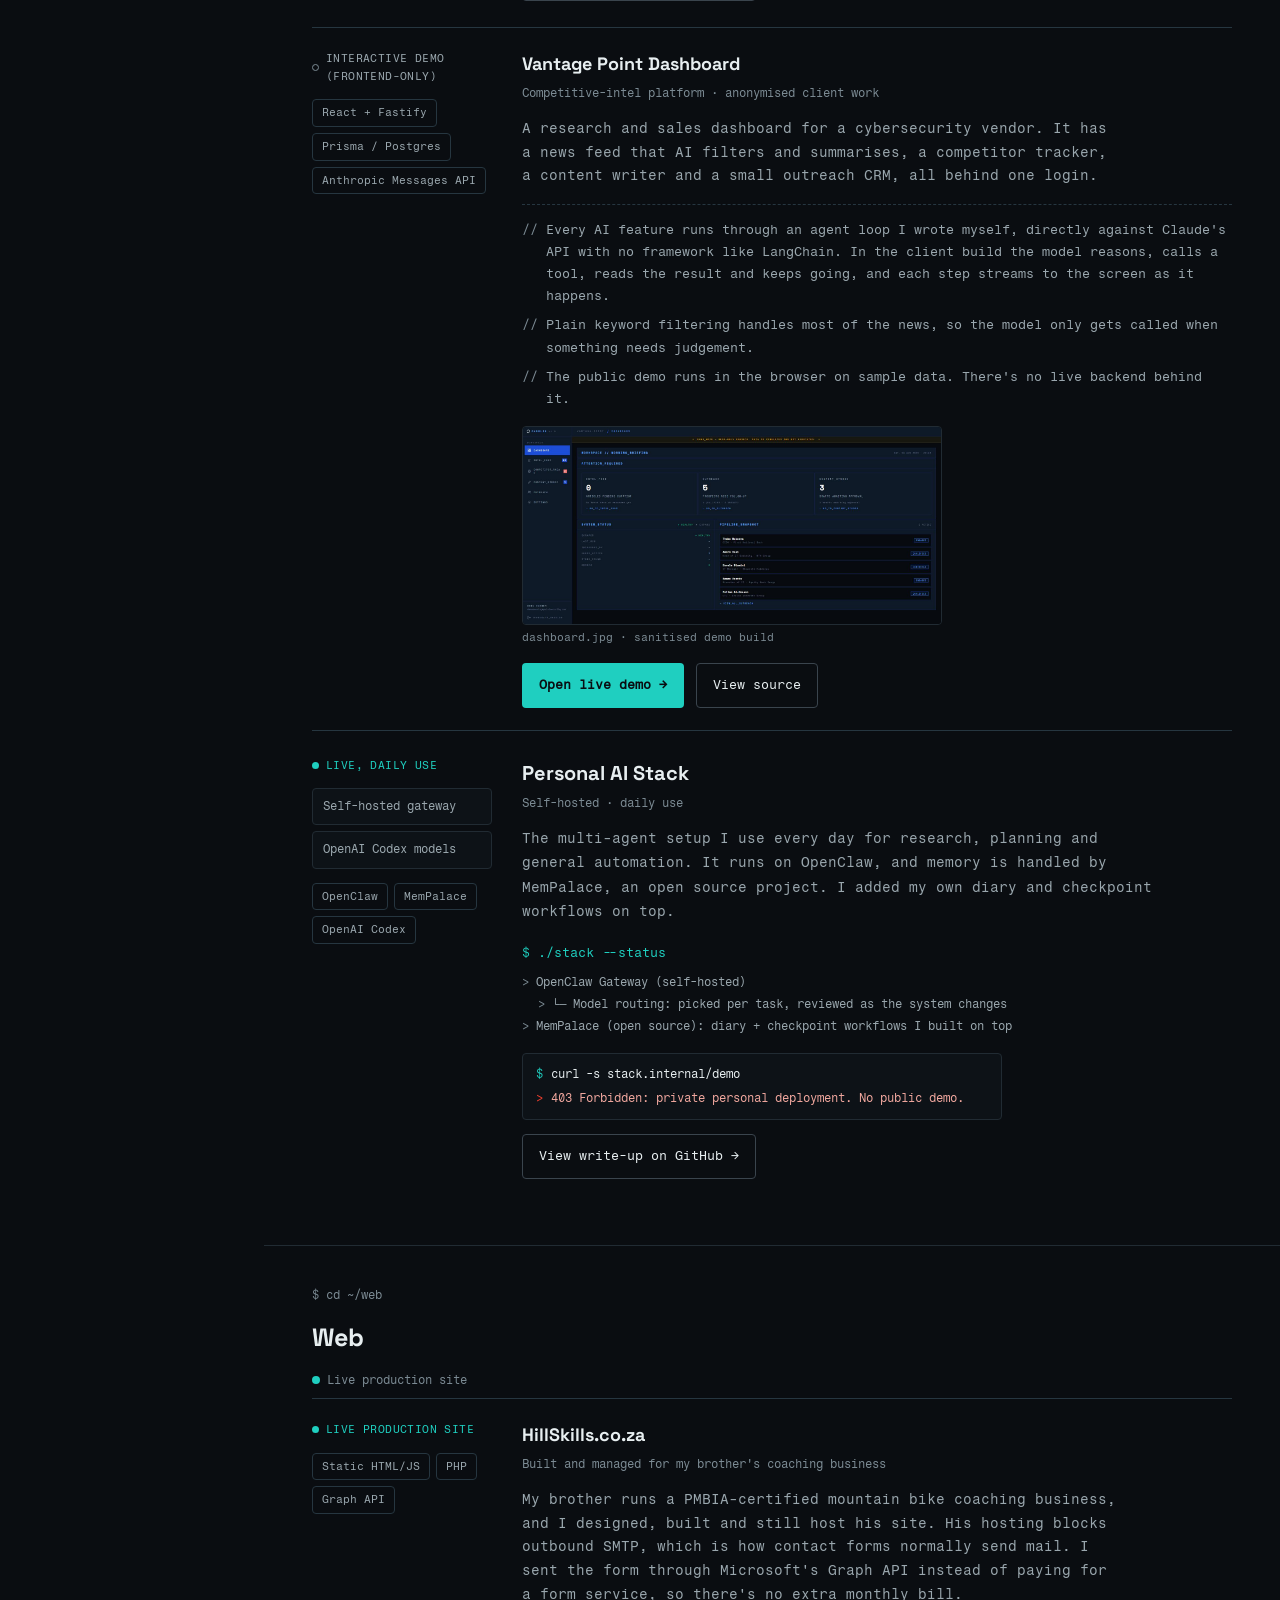
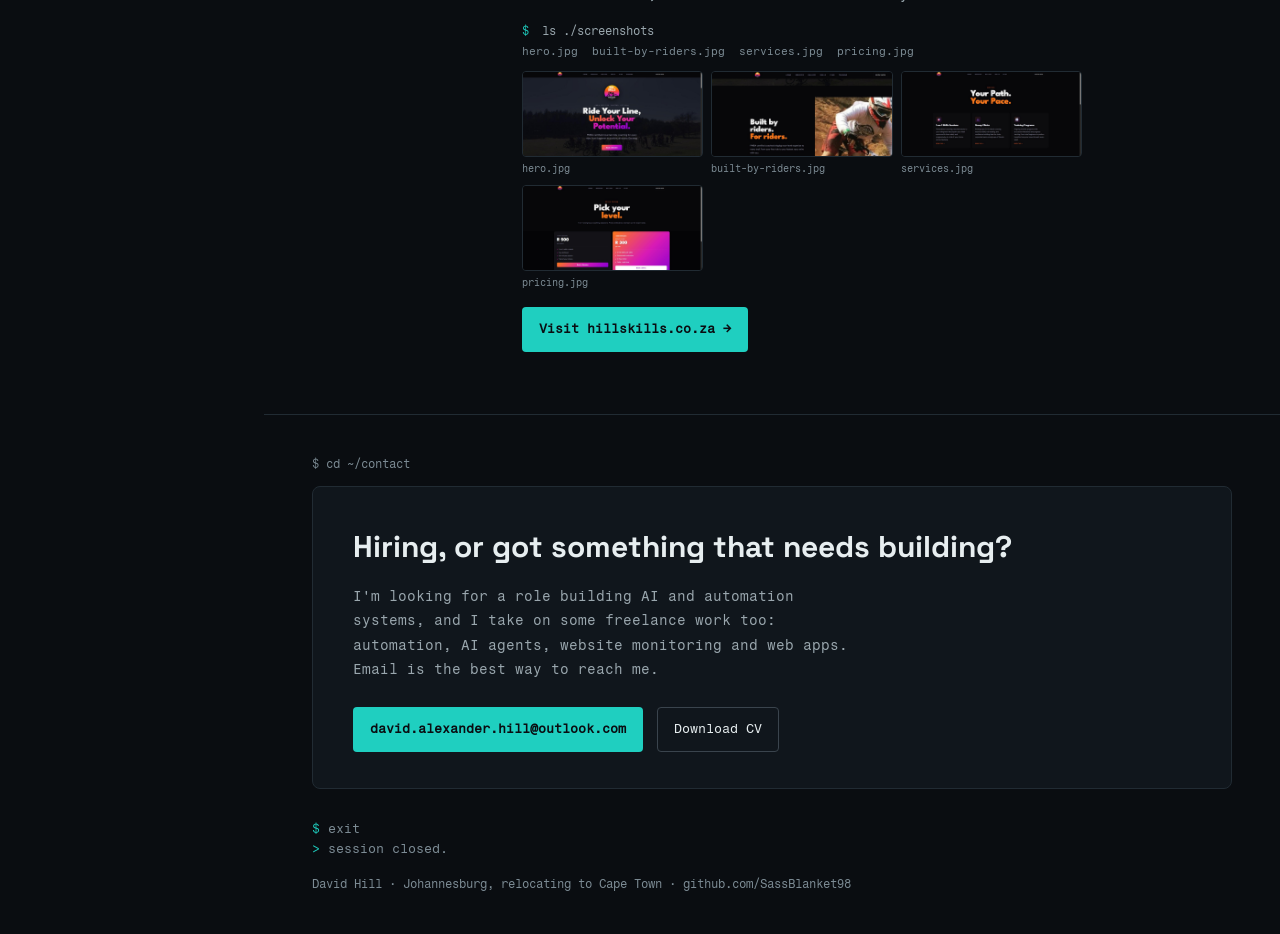
==== commit 5aa0933e: "Rewrite portfolio and CV around results and client work Lead with measured outcomes (website monitor" ====
--- a/index.html
+++ b/index.html
@@ -3,8 +3,8 @@
 <head>
 <meta charset="UTF-8">
 <meta name="viewport" content="width=device-width, initial-scale=1.0">
-<title>David Hill: AI Engineer, Automation &amp; Full-Stack Development</title>
-<meta name="description" content="AI engineer and full-stack developer. Production multi-agent AI systems, self-hosted infrastructure, and full-stack builds, with live demos you can open right now.">
+<title>David Hill: AI, Automation &amp; Full-Stack Development</title>
+<meta name="description" content="I build automation and AI systems for businesses, and I don't call them done until I've proven they work. Live client work and demos you can open.">
 <link rel="preconnect" href="https://fonts.googleapis.com">
 <link rel="preconnect" href="https://fonts.gstatic.com" crossorigin>
 <link href="https://fonts.googleapis.com/css2?family=Space+Grotesk:wght@500;600;700&family=Fragment+Mono:ital@0;1&display=swap" rel="stylesheet">
@@ -34,26 +34,25 @@
       <nav class="tree" aria-label="Primary">
         <a href="#about" class="navlink top">about.md</a>
 
+        <div class="tree-group">automation/</div>
+        <a href="#proj-monitor" class="navlink leaf">
+          <span>&#9492;&#9472; website-monitor.md</span><span class="status is-live">live</span>
+        </a>
+
         <div class="tree-group">ai-systems/</div>
         <a href="#proj-gateway" class="navlink leaf">
           <span>&#9500;&#9472; ai-gateway.md</span><span class="status is-live">live</span>
         </a>
+        <a href="#proj-vantage" class="navlink leaf">
+          <span>&#9500;&#9472; vantage-point.md</span><span class="status is-beta">demo</span>
+        </a>
         <a href="#proj-personal" class="navlink leaf">
           <span>&#9492;&#9472; personal-stack.md</span><span class="status is-live">live</span>
         </a>
 
-        <div class="tree-group">full-stack/</div>
-        <a href="#proj-marketpulse" class="navlink leaf">
-          <span>&#9500;&#9472; marketpulse.md</span><span class="status is-beta">beta</span>
-        </a>
-        <a href="#proj-vantage" class="navlink leaf">
-          <span>&#9500;&#9472; vantage-point.md</span><span class="status is-beta">beta</span>
-        </a>
+        <div class="tree-group">web/</div>
         <a href="#proj-hillskills" class="navlink leaf">
-          <span>&#9500;&#9472; hillskills.md</span><span class="status is-live">live</span>
-        </a>
-        <a href="#proj-nhc" class="navlink leaf">
-          <span>&#9492;&#9472; nhc-pipeline.md</span><span class="status is-live">live</span>
+          <span>&#9492;&#9472; hillskills.md</span><span class="status is-live">live</span>
         </a>
 
         <a href="#contact" class="navlink top" style="margin-top:6px;">contact.md</a>
@@ -74,43 +73,84 @@
     <!-- HERO -->
     <section class="pane hero-pane" id="hero">
       <div class="output-label">// OUTPUT</div>
-      <h1>Multi-agent AI systems, shipped and running in production.</h1>
-      <p class="lede">I design agent architecture and security boundaries, then build the rest myself: the backend, the frontend, and the infrastructure it runs on. Every project below is either live for a real client or running as a demo you can open right now.</p>
+      <h1>I build automation and AI systems for businesses, and I don't call them done until I've proven they work.</h1>
+      <p class="lede">I sit in the client meetings and I write the code, so nobody in between loses the details. Most of what's below is running for real clients. The rest is my own daily setup or a demo you can open.</p>
 
       <div class="hero-stats">
-        <div class="hero-stat"><div class="value">2</div><div class="label">Live agents, 2 beta</div></div>
-        <div class="hero-stat"><div class="value">2</div><div class="label">Tenant companies on one gateway</div></div>
-        <div class="hero-stat"><div class="value">2</div><div class="label">Beta demos, open below</div></div>
-        <div class="hero-stat"><div class="value">2022</div><div class="label">Shipping with AI tools since</div></div>
+        <div class="hero-stat"><div class="value">~40 min</div><div class="label">of manual website checks a day, now automated</div></div>
+        <div class="hero-stat"><div class="value">~160</div><div class="label">Macs on scripted patching</div></div>
+        <div class="hero-stat"><div class="value">2</div><div class="label">live AI agents for a client workforce</div></div>
+        <div class="hero-stat"><div class="value">2022</div><div class="label">building with AI tools since</div></div>
       </div>
     </section>
 
     <!-- ABOUT -->
     <section class="pane about-pane" id="about">
       <div class="pane-cmd">$ cat about.md</div>
-      <h2>Design the architecture. Own the delivery.</h2>
-      <p>I've been building with AI tools since 2022, starting with manual prompt loops and moving on to the agentic workflows I use every day now. Because I've done both, I design the system architecture and agent behavior myself, then stay on the hook for the code review, the debugging, and the production testing instead of passing it off.</p>
-      <p>I self-host a personal multi-agent AI stack for my own daily use, built on MemPalace, an open source project I've integrated and extended with my own diary and checkpoint workflows. I also led the deployment of a production multi-agent system for a client workforce. Outside AI work, I run Neozeit's Proxmox VE cluster on my own, including its backup infrastructure and the production VMs on it, plus hands-on experience with Windows Server administration and basic networking. That's a big part of why I'm comfortable owning a project from the architecture down to the server it runs on.</p>
+      <h2>I'd rather prove it works than assume it does.</h2>
+      <p>At Neozeit I'm the front person for almost all of the development work I do. If I'm building it, I'm in the meetings. I gather requirements with the client, I'm the one they call when something's off, and I do the handover and training, on site if that's what it takes.</p>
+      <p>A lot of that job is working out what people need, which isn't always what they ask for. One client asked for a general AI assistant. When we talked it through, what was really bothering them was a steady stream of website security alerts nobody had time to read. So the agent I built summarises those alerts by severity. Now they get read and passed on to the team instead of sitting in an inbox.</p>
+      <p>I don't accept "it should work" as an answer, from anyone, including me. When I set limits on what an AI agent can access, I go and try to get it past them. When I moved a medical client onto a new Windows Server 2025 machine, I didn't sign it off until I'd confirmed their users could log in and do their normal work.</p>
+      <p>Most of what I know, I learned by getting stuck and staying with it. I built Neozeit's three-node Proxmox cluster from scratch without ever having used Proxmox, with nobody around to ask, then moved production machines onto it that had to keep running the whole time. When the RAID storage on our backup server ran into trouble, I worked through it on my own and we didn't lose any data. ClickUp was similar. The official ClickUp MCP server doesn't support OpenClaw, the agent platform we use, so I wrote my own in TypeScript.</p>
+      <p>I've been building with AI tools since 2022, and I still look after the servers myself. That's why I'm comfortable owning a project from the first meeting down to the machine it runs on.</p>
 
       <div class="env-block">
         <div class="pane-cmd" style="margin-bottom:14px;">$ env | grep profile</div>
         <div class="env-line"><span class="key">BASED=</span><span class="val">Johannesburg, relocating to Cape Town</span></div>
-        <div class="env-line"><span class="key">FOCUS=</span><span class="val">Multi-agent AI systems, agentic architecture, full-stack delivery</span></div>
+        <div class="env-line"><span class="key">FOCUS=</span><span class="val">Automation, AI agents, monitoring and QA, web apps</span></div>
         <div class="env-line"><span class="key">STACK=</span><span class="val">Python, TypeScript/JavaScript, Node.js, React, Postgres, self-hosted infra</span></div>
         <div class="env-line"><span class="key">CURRENTLY=</span><span class="val">IT Engineer, Development &amp; Automation (Neozeit)</span></div>
-        <div class="env-line"><span class="key">SEEKING=</span><span class="val">Roles building and operating production AI/agent systems</span></div>
-      </div>
+        <div class="env-line"><span class="key">SEEKING=</span><span class="val">Roles building AI and automation systems. Open to some freelance work.</span></div>
+      </div>
+    </section>
+
+    <!-- AUTOMATION -->
+    <section class="pane" id="automation">
+      <div class="pane-cmd">$ cd ~/automation</div>
+      <h2>Automation</h2>
+      <p class="pane-intro">Work people were doing by hand, now running on a schedule.</p>
+
+      <div class="legend">
+        <span><span class="legend-dot filled" aria-hidden="true"></span>Live, internal client work</span>
+      </div>
+
+      <!-- Website & Booking Monitor -->
+      <article class="spec-card" id="proj-monitor">
+        <div class="spec-meta">
+          <div class="status-row is-accent"><span class="status-dot filled" aria-hidden="true"></span>LIVE, INTERNAL</div>
+          <div class="stat-list">
+            <span class="stat"><b>~40 min</b> a day of manual checks replaced</span>
+            <span class="stat"><b>2</b> reports a day</span>
+          </div>
+          <div class="tag-row">
+            <span class="tag">Scheduled Jobs</span>
+            <span class="tag">Synthetic Monitoring</span>
+            <span class="tag">Automated QA</span>
+          </div>
+        </div>
+        <div class="spec-detail">
+          <h3>Website &amp; Booking Monitor</h3>
+          <div class="spec-subtitle">Medical client &middot; no public demo</div>
+          <p class="spec-desc">An automated check of a medical client's public website and patient booking system. Someone used to click through the site and make a test booking by hand, first me and later a colleague. A full check took about 20 minutes, twice a day. Now it runs on a schedule. It loads the main pages, books a test appointment all the way through, confirms the booking was cleaned up afterwards, and sends a report twice a day.</p>
+
+          <div class="decisions">
+            <div class="decision-line"><span class="marker">//</span><span>In its first few months it caught several real problems: a broken booking flow, pages that were down or erroring, and test data that wasn't getting cleaned up.</span></div>
+            <div class="decision-line"><span class="marker">//</span><span>When something fails, the report says which step broke, who most likely needs to fix it, and what to do next, with the evidence attached.</span></div>
+            <div class="decision-line"><span class="marker">//</span><span>It checks its own cleanup too, so a leftover test booking gets reported instead of missed.</span></div>
+          </div>
+        </div>
+      </article>
     </section>
 
     <!-- AI & AGENT SYSTEMS -->
     <section class="pane" id="ai-systems">
       <div class="pane-cmd">$ cd ~/ai-systems</div>
       <h2>AI &amp; Agent Systems</h2>
-      <p class="pane-intro">Self-hosted multi-agent deployments, built on OpenClaw with MemPalace, an open source memory layer, underneath. This is the headline work: figuring out what an agent is allowed to touch, and proving it can't touch anything else.</p>
+      <p class="pane-intro">AI agents and apps I've built for clients and for myself. The part I spend the most time on is deciding what each agent is allowed to access, then testing whether that holds.</p>
 
       <div class="legend">
         <span><span class="legend-dot filled" aria-hidden="true"></span>Live in production</span>
-        <span><span class="legend-dot outline" aria-hidden="true"></span>Confidential deployment, no public demo</span>
+        <span><span class="legend-dot outline" aria-hidden="true"></span>Interactive demo (anonymised client work)</span>
       </div>
 
       <!-- Multi-Tenant AI Gateway -->
@@ -119,7 +159,7 @@
           <div class="status-row is-accent"><span class="status-dot filled" aria-hidden="true"></span>LIVE IN PRODUCTION</div>
           <div class="stat-list">
             <span class="stat"><b>2</b> live agents</span>
-            <span class="stat"><b>2</b> beta agents</span>
+            <span class="stat"><b>2</b> built, awaiting rollout</span>
             <span class="stat"><b>Role-scoped</b> tool access</span>
           </div>
           <div class="tag-row">
@@ -131,109 +171,35 @@
         </div>
         <div class="spec-detail">
           <h3>Multi-Tenant AI Gateway</h3>
-          <div class="spec-subtitle">Client deployment &middot; one gateway, two companies, separately scoped agents</div>
-          <p class="spec-desc">This gateway runs separate department-facing AI agents for two independent companies that share an office and a Slack workspace. Each agent's tools and data access are scoped to its own role and tenant, not shared by default. That scoping isn't a solved, closed problem: it's something I keep testing and tightening as gaps turn up, not a claim that crossover is impossible.</p>
+          <div class="spec-subtitle">Client deployment &middot; two companies, one office, one Slack</div>
+          <p class="spec-desc">AI agents for two separate companies that share an office and a Slack workspace. Two agents are live, and two more are built and waiting to roll out. Each agent's tools and data are limited to its role and its company.</p>
 
           <div class="decisions">
-            <div class="decision-line"><span class="marker">//</span><span>Each agent's tool schema only includes what its role needs, so a tool it shouldn't use isn't offered as an option, rather than relying on a policy telling it not to.</span></div>
-            <div class="decision-line"><span class="marker">//</span><span>Department agents report to the teams that own the work, not back through the operator.</span></div>
-            <div class="decision-line"><span class="marker">//</span><span>Scope changes go through review before they ship, since this is the boundary that matters most if something goes wrong.</span></div>
+            <div class="decision-line"><span class="marker">//</span><span>ClickUp: staff can create tasks, assign them, check status and pull summaries from Slack instead of doing it all by hand in ClickUp. I wrote the ClickUp connector myself, because the official one didn't work with our agent platform.</span></div>
+            <div class="decision-line"><span class="marker">//</span><span>Security alerts: the agent reads the website vulnerability notices, ranks them by severity and sums them up. Those emails used to get handled inconsistently. Now they're read and forwarded to the team.</span></div>
+            <div class="decision-line"><span class="marker">//</span><span>Each agent only gets the tools its role needs. I test those limits regularly and tighten them when I find a gap.</span></div>
           </div>
 
           <div class="diagram">
             <div class="diagram-cmd">$ ./gateway --topology</div>
             <div class="diagram-line"><span class="marker">&gt;</span> OpenClaw Gateway (self-hosted)</div>
             <div class="diagram-line" style="padding-left:16px;"><span class="marker">&gt;</span> &#9500;&#9472; ORCHESTRATOR <span class="badge">[live]</span></div>
-            <div class="diagram-line" style="padding-left:16px;"><span class="marker">&gt;</span> &#9500;&#9472; JEEVES &mdash; Flint Studios PM agent <span class="badge">[live]</span></div>
-            <div class="diagram-line" style="padding-left:16px;"><span class="marker">&gt;</span> &#9500;&#9472; NOVA <span class="badge is-beta">[beta]</span></div>
-            <div class="diagram-line" style="padding-left:16px;"><span class="marker">&gt;</span> &#9492;&#9472; SAGE <span class="badge is-beta">[beta]</span></div>
+            <div class="diagram-line" style="padding-left:16px;"><span class="marker">&gt;</span> &#9500;&#9472; JEEVES: client PM agent <span class="badge">[live]</span></div>
+            <div class="diagram-line" style="padding-left:16px;"><span class="marker">&gt;</span> &#9500;&#9472; NOVA <span class="badge is-beta">[awaiting rollout]</span></div>
+            <div class="diagram-line" style="padding-left:16px;"><span class="marker">&gt;</span> &#9492;&#9472; SAGE <span class="badge is-beta">[awaiting rollout]</span></div>
             <div class="diagram-line"><span class="marker">&gt;</span> channels &#8594; Slack, scoped per tenant <span class="badge is-beta">[user-facing]</span></div>
             <div class="diagram-line"><span class="marker">&gt;</span> channels &#8594; Discord / Telegram <span class="badge is-beta">[operator access only]</span></div>
           </div>
 
           <div class="confidential-box">
             <div class="line"><span class="cmd-prompt">$</span><span>curl -s gateway.internal/demo</span></div>
-            <div class="line"><span class="resp-prompt">&gt;</span><span class="resp-text">403 Forbidden &mdash; confidential client deployment. No public demo.</span></div>
-          </div>
-
-          <p class="caption">Company names and identifying details anonymized where noted. Architecture and security model are real.</p>
+            <div class="line"><span class="resp-prompt">&gt;</span><span class="resp-text">403 Forbidden: confidential client deployment. No public demo.</span></div>
+          </div>
+
+          <p class="caption">Company names and identifying details are anonymised. The architecture and security model are real.</p>
 
           <div class="spec-links">
             <a class="btn btn-ghost" href="https://github.com/SassBlanket98/multi-tenant-ai-stack" target="_blank" rel="noopener">View write-up on GitHub &rarr;</a>
-          </div>
-        </div>
-      </article>
-
-      <!-- Personal AI Stack -->
-      <article class="spec-card" id="proj-personal">
-        <div class="spec-meta">
-          <div class="status-row is-accent"><span class="status-dot filled" aria-hidden="true"></span>LIVE IN PRODUCTION</div>
-          <div class="stat-list">
-            <span class="stat">Self-hosted gateway</span>
-            <span class="stat">OpenAI Codex models</span>
-          </div>
-          <div class="tag-row">
-            <span class="tag">OpenClaw</span>
-            <span class="tag">MemPalace</span>
-            <span class="tag">OpenAI Codex</span>
-          </div>
-        </div>
-        <div class="spec-detail">
-          <h3>Personal AI Stack</h3>
-          <div class="spec-subtitle">Self-hosted &middot; daily use</div>
-          <p class="spec-desc">A self-hosted multi-agent setup I run day to day: research, planning, general automation. It's built on OpenClaw, with MemPalace (open source) handling memory, running on OpenAI Codex models under my own subscription.</p>
-
-          <div class="diagram">
-            <div class="diagram-cmd">$ ./stack --status</div>
-            <div class="diagram-line"><span class="marker">&gt;</span> OpenClaw Gateway (self-hosted)</div>
-            <div class="diagram-line" style="padding-left:16px;"><span class="marker">&gt;</span> &#9492;&#9472; Model routing &mdash; selected per task and reviewed as the system changes</div>
-            <div class="diagram-line"><span class="marker">&gt;</span> MemPalace (open source) &mdash; diary + checkpoint workflows I built on top</div>
-          </div>
-
-          <div class="confidential-box">
-            <div class="line"><span class="cmd-prompt">$</span><span>curl -s stack.internal/demo</span></div>
-            <div class="line"><span class="resp-prompt">&gt;</span><span class="resp-text">403 Forbidden &mdash; private personal deployment. No public demo.</span></div>
-          </div>
-
-          <div class="spec-links">
-            <a class="btn btn-ghost" href="https://github.com/SassBlanket98/personal-ai-stack" target="_blank" rel="noopener">View write-up on GitHub &rarr;</a>
-          </div>
-        </div>
-      </article>
-    </section>
-
-    <!-- FULL-STACK DELIVERY -->
-    <section class="pane" id="full-stack">
-      <div class="pane-cmd">$ cd ~/full-stack</div>
-      <h2>Full-Stack Delivery</h2>
-      <p class="pane-intro">The agent architecture above only matters if it ships. These are full builds: backend, frontend, auth, and the infrastructure they run on, delivered end to end for real clients. Two run as public, sanitized demos you can open below.</p>
-
-      <div class="legend">
-        <span><span class="legend-dot filled" aria-hidden="true"></span>Live production site</span>
-        <span><span class="legend-dot outline" aria-hidden="true"></span>Interactive demo (anonymized client work)</span>
-      </div>
-
-      <!-- MarketPulse -->
-      <article class="spec-card is-compact" id="proj-marketpulse">
-        <div class="spec-meta">
-          <div class="status-row is-muted"><span class="status-dot outline" aria-hidden="true"></span>INTERACTIVE DEMO</div>
-          <div class="tag-row">
-            <span class="tag">React + Vite</span>
-            <span class="tag">Express + Prisma</span>
-            <span class="tag">Telegram Bot API</span>
-          </div>
-        </div>
-        <div class="spec-detail is-compact">
-          <h3>MarketPulse</h3>
-          <div class="spec-subtitle">Market dashboard &middot; anonymized client work</div>
-          <p class="spec-desc">A daily market-briefing tool for a financial advisory practice. It pulls fresh index, forex, and commodity data plus regional news, then sends a formatted briefing to a Telegram channel from one button. I rebuilt it from a single-file Flask prototype into a full React and Express stack without changing how the advisors use it day to day.</p>
-          <figure class="exhibit">
-            <a href="assets/marketpulse/dashboard.jpg" target="_blank"><img src="assets/marketpulse/dashboard.jpg" alt="MarketPulse demo: the daily market briefing dashboard" loading="lazy"></a>
-            <figcaption>dashboard.jpg &mdash; sanitized demo build</figcaption>
-          </figure>
-          <div class="spec-links">
-            <a class="btn btn-primary" href="https://marketpulse-demo.necroknollnexus.dpdns.org" target="_blank" rel="noopener">Open live demo &rarr;</a>
-            <a class="btn btn-ghost" href="https://github.com/SassBlanket98/marketpulse-dashboard" target="_blank" rel="noopener">View source</a>
           </div>
         </div>
       </article>
@@ -250,11 +216,18 @@
         </div>
         <div class="spec-detail is-compact">
           <h3>Vantage Point Dashboard</h3>
-          <div class="spec-subtitle">Competitive-intel platform &middot; anonymized client work</div>
-          <p class="spec-desc">A competitive-intelligence dashboard for a cybersecurity vendor, with an AI-curated news feed, a competitor tracker with SWOT profiles, a content generator, and a lightweight outreach CRM, all behind one login. I styled it like a cyber-terminal on purpose: the client's own product is a security tool, so the dashboard they use to sell it looks like one too.</p>
+          <div class="spec-subtitle">Competitive-intel platform &middot; anonymised client work</div>
+          <p class="spec-desc">A research and sales dashboard for a cybersecurity vendor. It has a news feed that AI filters and summarises, a competitor tracker, a content writer and a small outreach CRM, all behind one login.</p>
+
+          <div class="decisions">
+            <div class="decision-line"><span class="marker">//</span><span>Every AI feature runs through an agent loop I wrote myself, directly against Claude's API with no framework like LangChain. In the client build the model reasons, calls a tool, reads the result and keeps going, and each step streams to the screen as it happens.</span></div>
+            <div class="decision-line"><span class="marker">//</span><span>Plain keyword filtering handles most of the news, so the model only gets called when something needs judgement.</span></div>
+            <div class="decision-line"><span class="marker">//</span><span>The public demo runs in the browser on sample data. There's no live backend behind it.</span></div>
+          </div>
+
           <figure class="exhibit">
             <a href="assets/charlie/dashboard.jpg" target="_blank"><img src="assets/charlie/dashboard.jpg" alt="Vantage Point demo: the competitive-intelligence dashboard" loading="lazy"></a>
-            <figcaption>dashboard.jpg &mdash; sanitized demo build</figcaption>
+            <figcaption>dashboard.jpg &middot; sanitised demo build</figcaption>
           </figure>
           <div class="spec-links">
             <a class="btn btn-primary" href="https://charlie-demo.necroknollnexus.dpdns.org" target="_blank" rel="noopener">Open live demo &rarr;</a>
@@ -263,6 +236,53 @@
         </div>
       </article>
 
+      <!-- Personal AI Stack -->
+      <article class="spec-card" id="proj-personal">
+        <div class="spec-meta">
+          <div class="status-row is-accent"><span class="status-dot filled" aria-hidden="true"></span>LIVE, DAILY USE</div>
+          <div class="stat-list">
+            <span class="stat">Self-hosted gateway</span>
+            <span class="stat">OpenAI Codex models</span>
+          </div>
+          <div class="tag-row">
+            <span class="tag">OpenClaw</span>
+            <span class="tag">MemPalace</span>
+            <span class="tag">OpenAI Codex</span>
+          </div>
+        </div>
+        <div class="spec-detail">
+          <h3>Personal AI Stack</h3>
+          <div class="spec-subtitle">Self-hosted &middot; daily use</div>
+          <p class="spec-desc">The multi-agent setup I use every day for research, planning and general automation. It runs on OpenClaw, and memory is handled by MemPalace, an open source project. I added my own diary and checkpoint workflows on top.</p>
+
+          <div class="diagram">
+            <div class="diagram-cmd">$ ./stack --status</div>
+            <div class="diagram-line"><span class="marker">&gt;</span> OpenClaw Gateway (self-hosted)</div>
+            <div class="diagram-line" style="padding-left:16px;"><span class="marker">&gt;</span> &#9492;&#9472; Model routing: picked per task, reviewed as the system changes</div>
+            <div class="diagram-line"><span class="marker">&gt;</span> MemPalace (open source): diary + checkpoint workflows I built on top</div>
+          </div>
+
+          <div class="confidential-box">
+            <div class="line"><span class="cmd-prompt">$</span><span>curl -s stack.internal/demo</span></div>
+            <div class="line"><span class="resp-prompt">&gt;</span><span class="resp-text">403 Forbidden: private personal deployment. No public demo.</span></div>
+          </div>
+
+          <div class="spec-links">
+            <a class="btn btn-ghost" href="https://github.com/SassBlanket98/personal-ai-stack" target="_blank" rel="noopener">View write-up on GitHub &rarr;</a>
+          </div>
+        </div>
+      </article>
+    </section>
+
+    <!-- WEB -->
+    <section class="pane" id="web">
+      <div class="pane-cmd">$ cd ~/web</div>
+      <h2>Web</h2>
+
+      <div class="legend">
+        <span><span class="legend-dot filled" aria-hidden="true"></span>Live production site</span>
+      </div>
+
       <!-- HillSkills -->
       <article class="spec-card is-compact" id="proj-hillskills">
         <div class="spec-meta">
@@ -275,8 +295,8 @@
         </div>
         <div class="spec-detail is-compact">
           <h3>HillSkills.co.za</h3>
-          <div class="spec-subtitle">Built &amp; managed for my brother's coaching business</div>
-          <p class="spec-desc">A real, named site I built end to end for my brother's PMBIA-certified mountain bike coaching business, and still host and manage today. Shared hosting blocks outbound SMTP, so the contact form sends mail over the Microsoft Graph API instead of a paid form service, keeping the mail logic in code I control.</p>
+          <div class="spec-subtitle">Built and managed for my brother's coaching business</div>
+          <p class="spec-desc">My brother runs a PMBIA-certified mountain bike coaching business, and I designed, built and still host his site. His hosting blocks outbound SMTP, which is how contact forms normally send mail. I sent the form through Microsoft's Graph API instead of paying for a form service, so there's no extra monthly bill.</p>
           <div class="shots-cmd"><span class="prompt">$</span> ls ./screenshots</div>
           <div class="shots-listing">hero.jpg&nbsp;&nbsp;built-by-riders.jpg&nbsp;&nbsp;services.jpg&nbsp;&nbsp;pricing.jpg</div>
           <div class="shots-grid">
@@ -290,31 +310,14 @@
           </div>
         </div>
       </article>
-
-      <!-- NHC Inspection & Monitoring Pipeline -->
-      <article class="spec-card is-compact" id="proj-nhc">
-        <div class="spec-meta">
-          <div class="status-row is-accent"><span class="status-dot filled" aria-hidden="true"></span>LIVE, INTERNAL</div>
-          <div class="tag-row">
-            <span class="tag">Scheduled Jobs</span>
-            <span class="tag">Synthetic Monitoring</span>
-            <span class="tag">Automated QA</span>
-          </div>
-        </div>
-        <div class="spec-detail is-compact">
-          <h3>NHC Inspection &amp; Monitoring Pipeline</h3>
-          <div class="spec-subtitle">Authorised client work &middot; no public demo</div>
-          <p class="spec-desc">I built and operate an automated inspection pipeline for the NHC website and patient portal. It checks key public pages, runs through a full appointment-booking flow, verifies cleanup afterward, captures diagnostic evidence, and sends structured status reports twice a day. Failures are classified by the affected stage, likely owner, and recommended next action.</p>
-        </div>
-      </article>
     </section>
 
     <!-- CONTACT -->
     <section class="pane" id="contact">
       <div class="pane-cmd">$ cd ~/contact</div>
       <div class="contact-card">
-        <h2>Have something worth building?</h2>
-        <p class="lede">Available for consulting on multi-agent AI architecture, agent security design, and full-stack builds, from the system design down to the server it runs on.</p>
+        <h2>Hiring, or got something that needs building?</h2>
+        <p class="lede">I'm looking for a role building AI and automation systems, and I take on some freelance work too: automation, AI agents, website monitoring and web apps. Email is the best way to reach me.</p>
         <div class="contact-actions">
           <a href="mailto:david.alexander.hill@outlook.com" class="btn btn-primary">david.alexander.hill@outlook.com</a>
           <a href="assets/cv/David_Hill_CV.pdf" class="btn btn-ghost" download>Download CV</a>
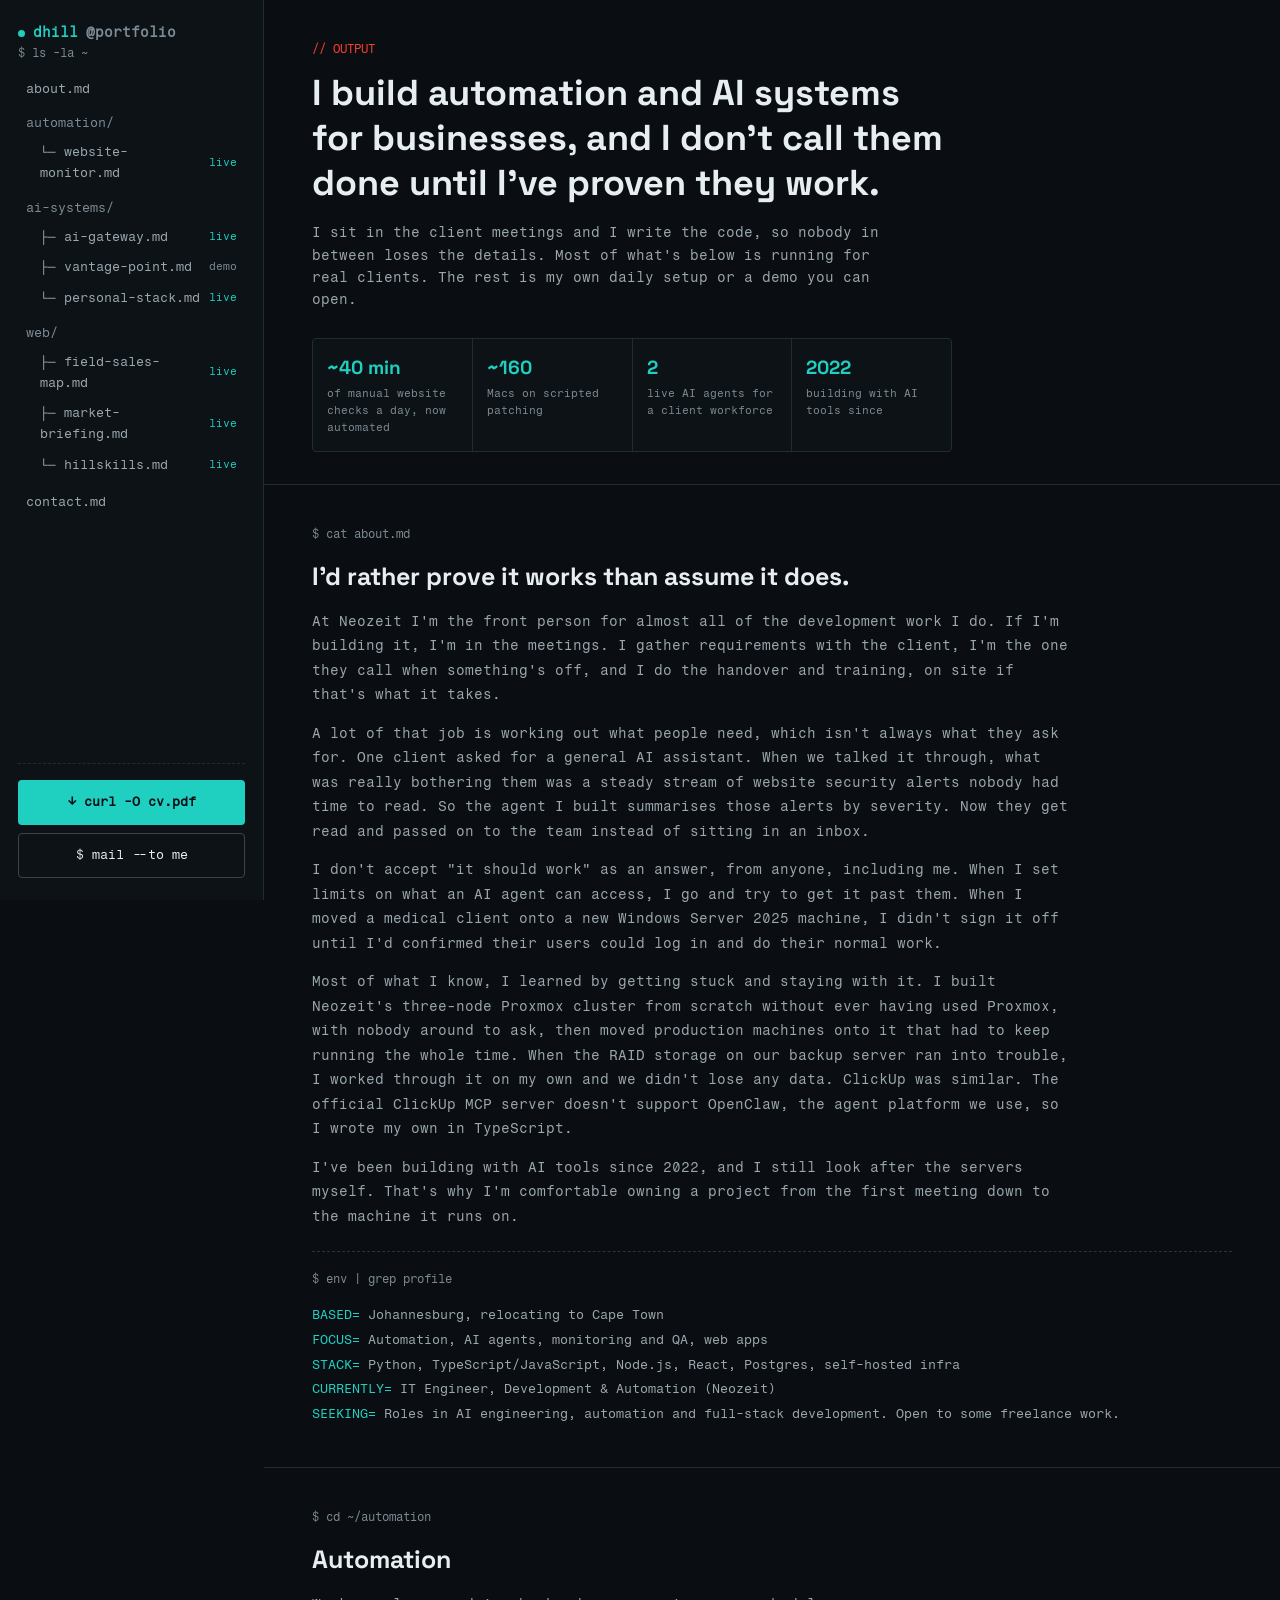
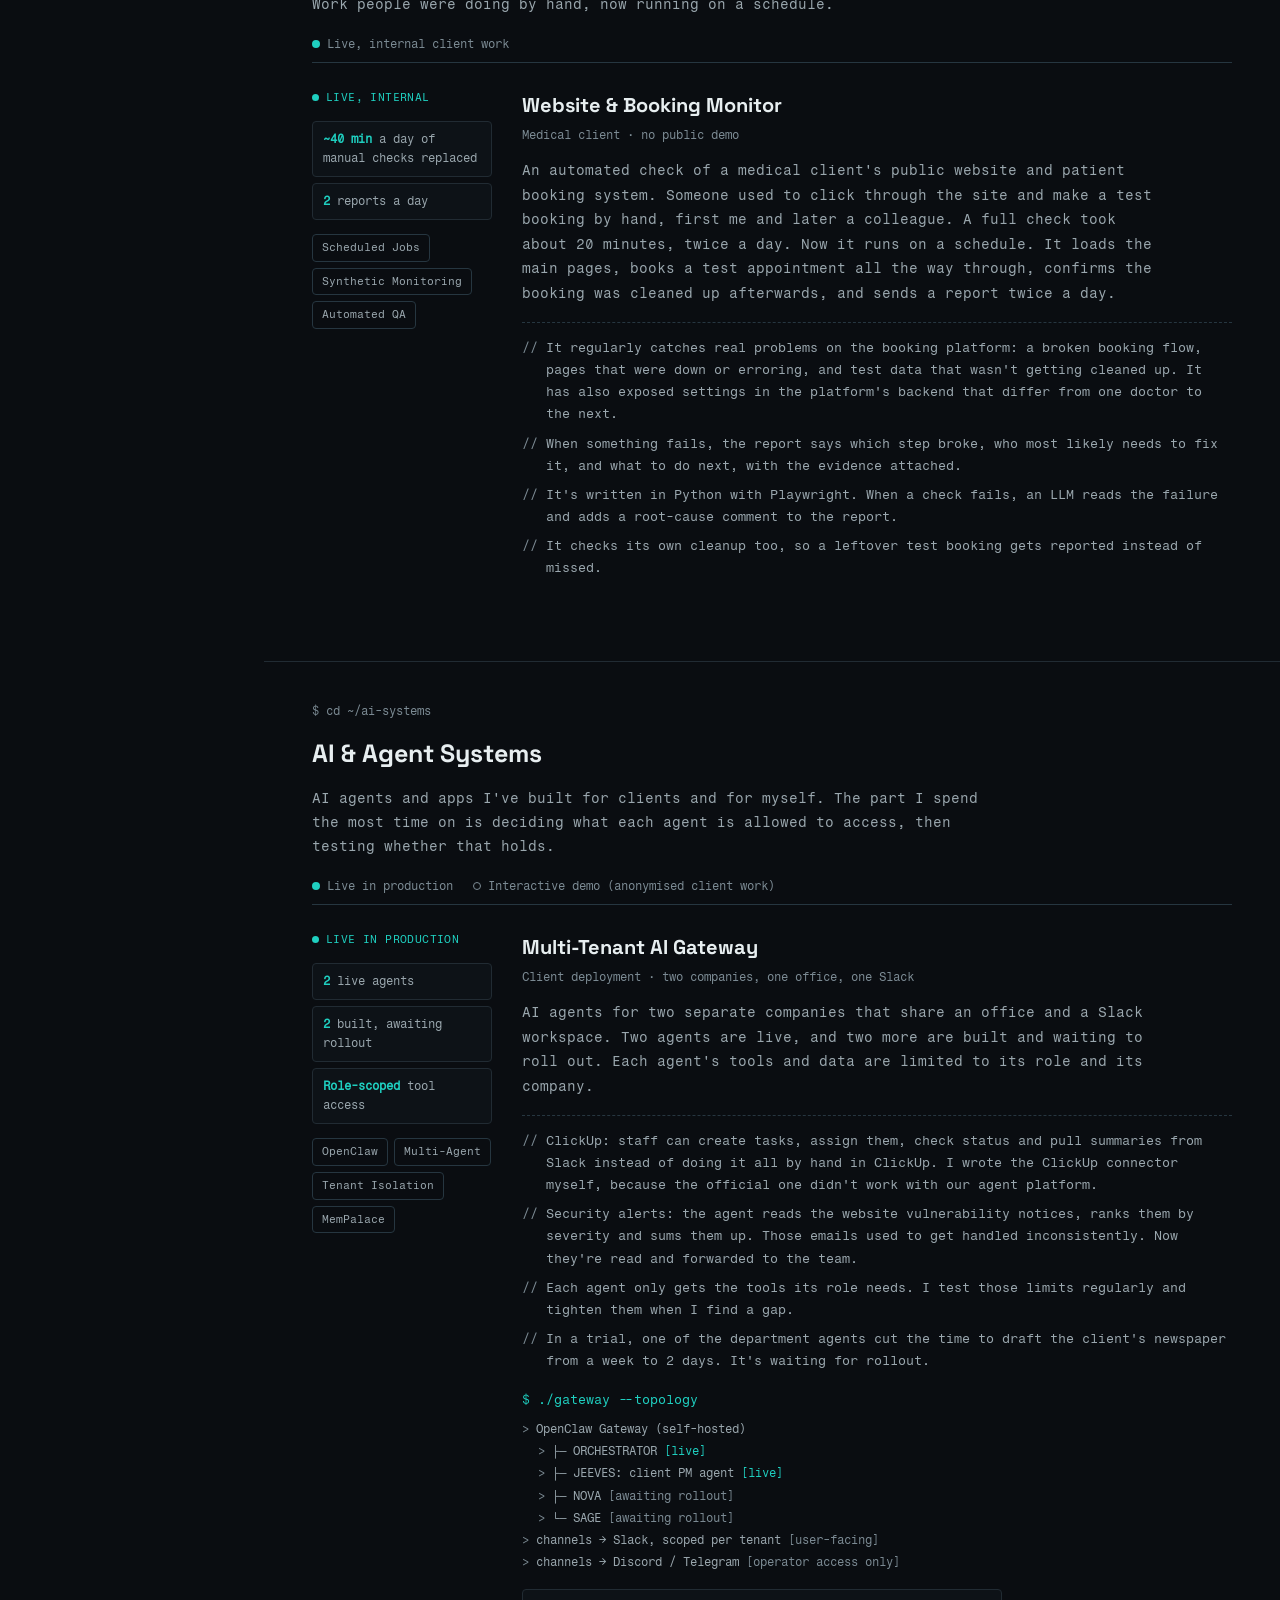
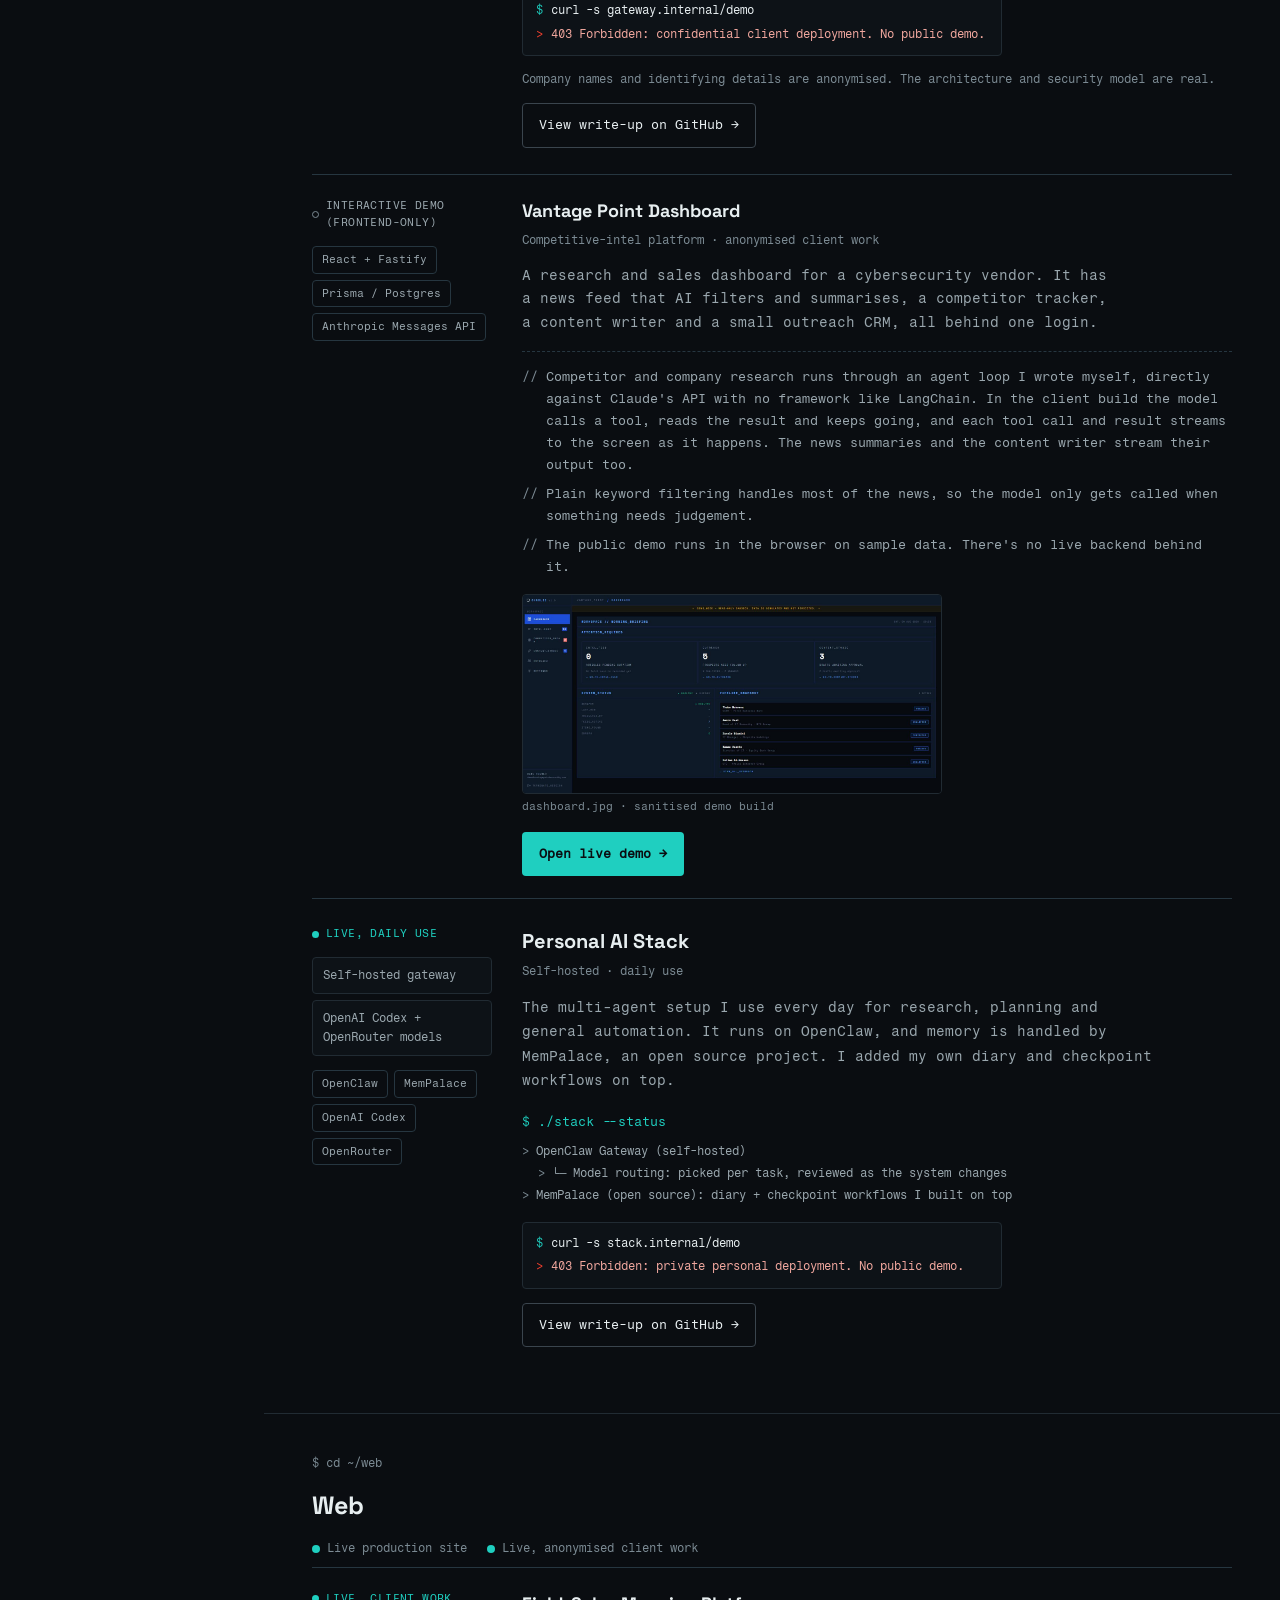
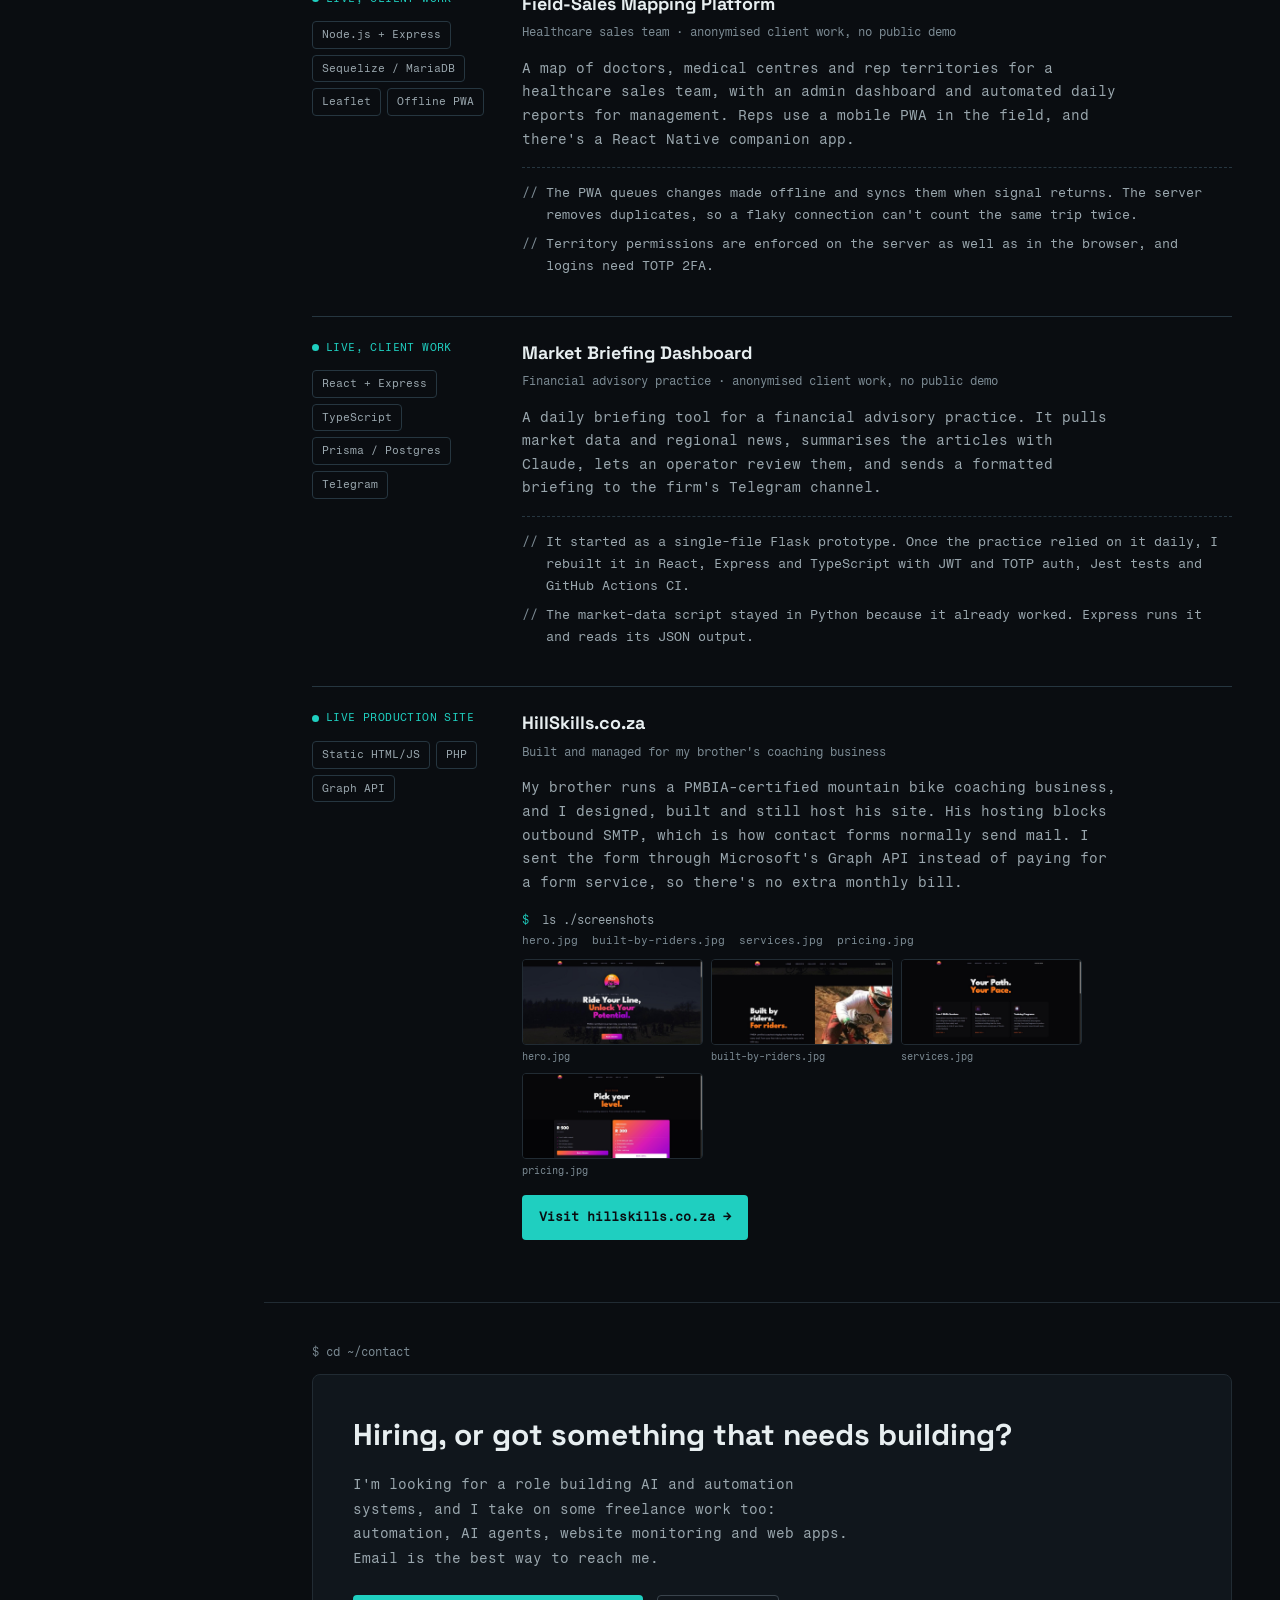
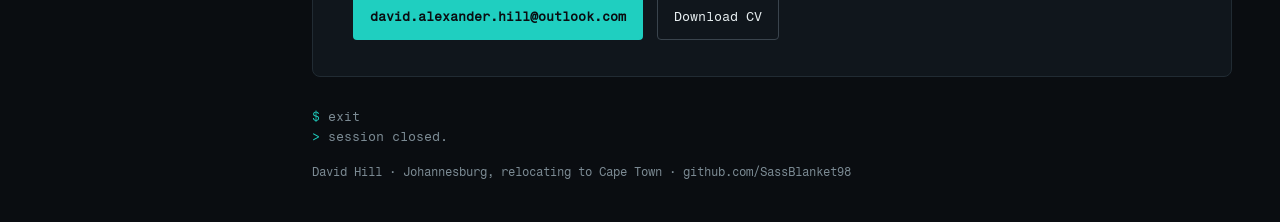
==== commit 3c7ce824: "Add client projects, host Vantage Point demo on Pages, sharpen CV claims Adds the field-sales mappin" ====
--- a/index.html
+++ b/index.html
@@ -51,6 +51,12 @@
         </a>
 
         <div class="tree-group">web/</div>
+        <a href="#proj-fieldmap" class="navlink leaf">
+          <span>&#9500;&#9472; field-sales-map.md</span><span class="status is-live">live</span>
+        </a>
+        <a href="#proj-briefing" class="navlink leaf">
+          <span>&#9500;&#9472; market-briefing.md</span><span class="status is-live">live</span>
+        </a>
         <a href="#proj-hillskills" class="navlink leaf">
           <span>&#9492;&#9472; hillskills.md</span><span class="status is-live">live</span>
         </a>
@@ -100,7 +106,7 @@
         <div class="env-line"><span class="key">FOCUS=</span><span class="val">Automation, AI agents, monitoring and QA, web apps</span></div>
         <div class="env-line"><span class="key">STACK=</span><span class="val">Python, TypeScript/JavaScript, Node.js, React, Postgres, self-hosted infra</span></div>
         <div class="env-line"><span class="key">CURRENTLY=</span><span class="val">IT Engineer, Development &amp; Automation (Neozeit)</span></div>
-        <div class="env-line"><span class="key">SEEKING=</span><span class="val">Roles building AI and automation systems. Open to some freelance work.</span></div>
+        <div class="env-line"><span class="key">SEEKING=</span><span class="val">Roles in AI engineering, automation and full-stack development. Open to some freelance work.</span></div>
       </div>
     </section>
 
@@ -134,8 +140,9 @@
           <p class="spec-desc">An automated check of a medical client's public website and patient booking system. Someone used to click through the site and make a test booking by hand, first me and later a colleague. A full check took about 20 minutes, twice a day. Now it runs on a schedule. It loads the main pages, books a test appointment all the way through, confirms the booking was cleaned up afterwards, and sends a report twice a day.</p>
 
           <div class="decisions">
-            <div class="decision-line"><span class="marker">//</span><span>In its first few months it caught several real problems: a broken booking flow, pages that were down or erroring, and test data that wasn't getting cleaned up.</span></div>
+            <div class="decision-line"><span class="marker">//</span><span>It regularly catches real problems on the booking platform: a broken booking flow, pages that were down or erroring, and test data that wasn't getting cleaned up. It has also exposed settings in the platform's backend that differ from one doctor to the next.</span></div>
             <div class="decision-line"><span class="marker">//</span><span>When something fails, the report says which step broke, who most likely needs to fix it, and what to do next, with the evidence attached.</span></div>
+            <div class="decision-line"><span class="marker">//</span><span>It's written in Python with Playwright. When a check fails, an LLM reads the failure and adds a root-cause comment to the report.</span></div>
             <div class="decision-line"><span class="marker">//</span><span>It checks its own cleanup too, so a leftover test booking gets reported instead of missed.</span></div>
           </div>
         </div>
@@ -178,6 +185,7 @@
             <div class="decision-line"><span class="marker">//</span><span>ClickUp: staff can create tasks, assign them, check status and pull summaries from Slack instead of doing it all by hand in ClickUp. I wrote the ClickUp connector myself, because the official one didn't work with our agent platform.</span></div>
             <div class="decision-line"><span class="marker">//</span><span>Security alerts: the agent reads the website vulnerability notices, ranks them by severity and sums them up. Those emails used to get handled inconsistently. Now they're read and forwarded to the team.</span></div>
             <div class="decision-line"><span class="marker">//</span><span>Each agent only gets the tools its role needs. I test those limits regularly and tighten them when I find a gap.</span></div>
+            <div class="decision-line"><span class="marker">//</span><span>In a trial, one of the department agents cut the time to draft the client's newspaper from a week to 2 days. It's waiting for rollout.</span></div>
           </div>
 
           <div class="diagram">
@@ -220,7 +228,7 @@
           <p class="spec-desc">A research and sales dashboard for a cybersecurity vendor. It has a news feed that AI filters and summarises, a competitor tracker, a content writer and a small outreach CRM, all behind one login.</p>
 
           <div class="decisions">
-            <div class="decision-line"><span class="marker">//</span><span>Every AI feature runs through an agent loop I wrote myself, directly against Claude's API with no framework like LangChain. In the client build the model reasons, calls a tool, reads the result and keeps going, and each step streams to the screen as it happens.</span></div>
+            <div class="decision-line"><span class="marker">//</span><span>Competitor and company research runs through an agent loop I wrote myself, directly against Claude's API with no framework like LangChain. In the client build the model calls a tool, reads the result and keeps going, and each tool call and result streams to the screen as it happens. The news summaries and the content writer stream their output too.</span></div>
             <div class="decision-line"><span class="marker">//</span><span>Plain keyword filtering handles most of the news, so the model only gets called when something needs judgement.</span></div>
             <div class="decision-line"><span class="marker">//</span><span>The public demo runs in the browser on sample data. There's no live backend behind it.</span></div>
           </div>
@@ -230,8 +238,7 @@
             <figcaption>dashboard.jpg &middot; sanitised demo build</figcaption>
           </figure>
           <div class="spec-links">
-            <a class="btn btn-primary" href="https://charlie-demo.necroknollnexus.dpdns.org" target="_blank" rel="noopener">Open live demo &rarr;</a>
-            <a class="btn btn-ghost" href="https://github.com/SassBlanket98/vantage-point-dashboard" target="_blank" rel="noopener">View source</a>
+            <a class="btn btn-primary" href="vantage-point/" target="_blank" rel="noopener">Open live demo &rarr;</a>
           </div>
         </div>
       </article>
@@ -242,12 +249,13 @@
           <div class="status-row is-accent"><span class="status-dot filled" aria-hidden="true"></span>LIVE, DAILY USE</div>
           <div class="stat-list">
             <span class="stat">Self-hosted gateway</span>
-            <span class="stat">OpenAI Codex models</span>
+            <span class="stat">OpenAI Codex + OpenRouter models</span>
           </div>
           <div class="tag-row">
             <span class="tag">OpenClaw</span>
             <span class="tag">MemPalace</span>
             <span class="tag">OpenAI Codex</span>
+            <span class="tag">OpenRouter</span>
           </div>
         </div>
         <div class="spec-detail">
@@ -281,7 +289,54 @@
 
       <div class="legend">
         <span><span class="legend-dot filled" aria-hidden="true"></span>Live production site</span>
-      </div>
+        <span><span class="legend-dot filled" aria-hidden="true"></span>Live, anonymised client work</span>
+      </div>
+
+      <!-- Field-Sales Mapping Platform -->
+      <article class="spec-card is-compact" id="proj-fieldmap">
+        <div class="spec-meta">
+          <div class="status-row is-accent"><span class="status-dot filled" aria-hidden="true"></span>LIVE, CLIENT WORK</div>
+          <div class="tag-row">
+            <span class="tag">Node.js + Express</span>
+            <span class="tag">Sequelize / MariaDB</span>
+            <span class="tag">Leaflet</span>
+            <span class="tag">Offline PWA</span>
+          </div>
+        </div>
+        <div class="spec-detail is-compact">
+          <h3>Field-Sales Mapping Platform</h3>
+          <div class="spec-subtitle">Healthcare sales team &middot; anonymised client work, no public demo</div>
+          <p class="spec-desc">A map of doctors, medical centres and rep territories for a healthcare sales team, with an admin dashboard and automated daily reports for management. Reps use a mobile PWA in the field, and there's a React Native companion app.</p>
+
+          <div class="decisions">
+            <div class="decision-line"><span class="marker">//</span><span>The PWA queues changes made offline and syncs them when signal returns. The server removes duplicates, so a flaky connection can't count the same trip twice.</span></div>
+            <div class="decision-line"><span class="marker">//</span><span>Territory permissions are enforced on the server as well as in the browser, and logins need TOTP 2FA.</span></div>
+          </div>
+        </div>
+      </article>
+
+      <!-- Market Briefing Dashboard -->
+      <article class="spec-card is-compact" id="proj-briefing">
+        <div class="spec-meta">
+          <div class="status-row is-accent"><span class="status-dot filled" aria-hidden="true"></span>LIVE, CLIENT WORK</div>
+          <div class="tag-row">
+            <span class="tag">React + Express</span>
+            <span class="tag">TypeScript</span>
+            <span class="tag">Prisma / Postgres</span>
+            <span class="tag">Telegram</span>
+          </div>
+        </div>
+        <div class="spec-detail is-compact">
+          <h3>Market Briefing Dashboard</h3>
+          <div class="spec-subtitle">Financial advisory practice &middot; anonymised client work, no public demo</div>
+          <p class="spec-desc">A daily briefing tool for a financial advisory practice. It pulls market data and regional news, summarises the articles with Claude, lets an operator review them, and sends a formatted briefing to the firm's Telegram channel.</p>
+
+          <div class="decisions">
+            <div class="decision-line"><span class="marker">//</span><span>It started as a single-file Flask prototype. Once the practice relied on it daily, I rebuilt it in React, Express and TypeScript with JWT and TOTP auth, Jest tests and GitHub Actions CI.</span></div>
+            <div class="decision-line"><span class="marker">//</span><span>The market-data script stayed in Python because it already worked. Express runs it and reads its JSON output.</span></div>
+          </div>
+        </div>
+      </article>
 
       <!-- HillSkills -->
       <article class="spec-card is-compact" id="proj-hillskills">
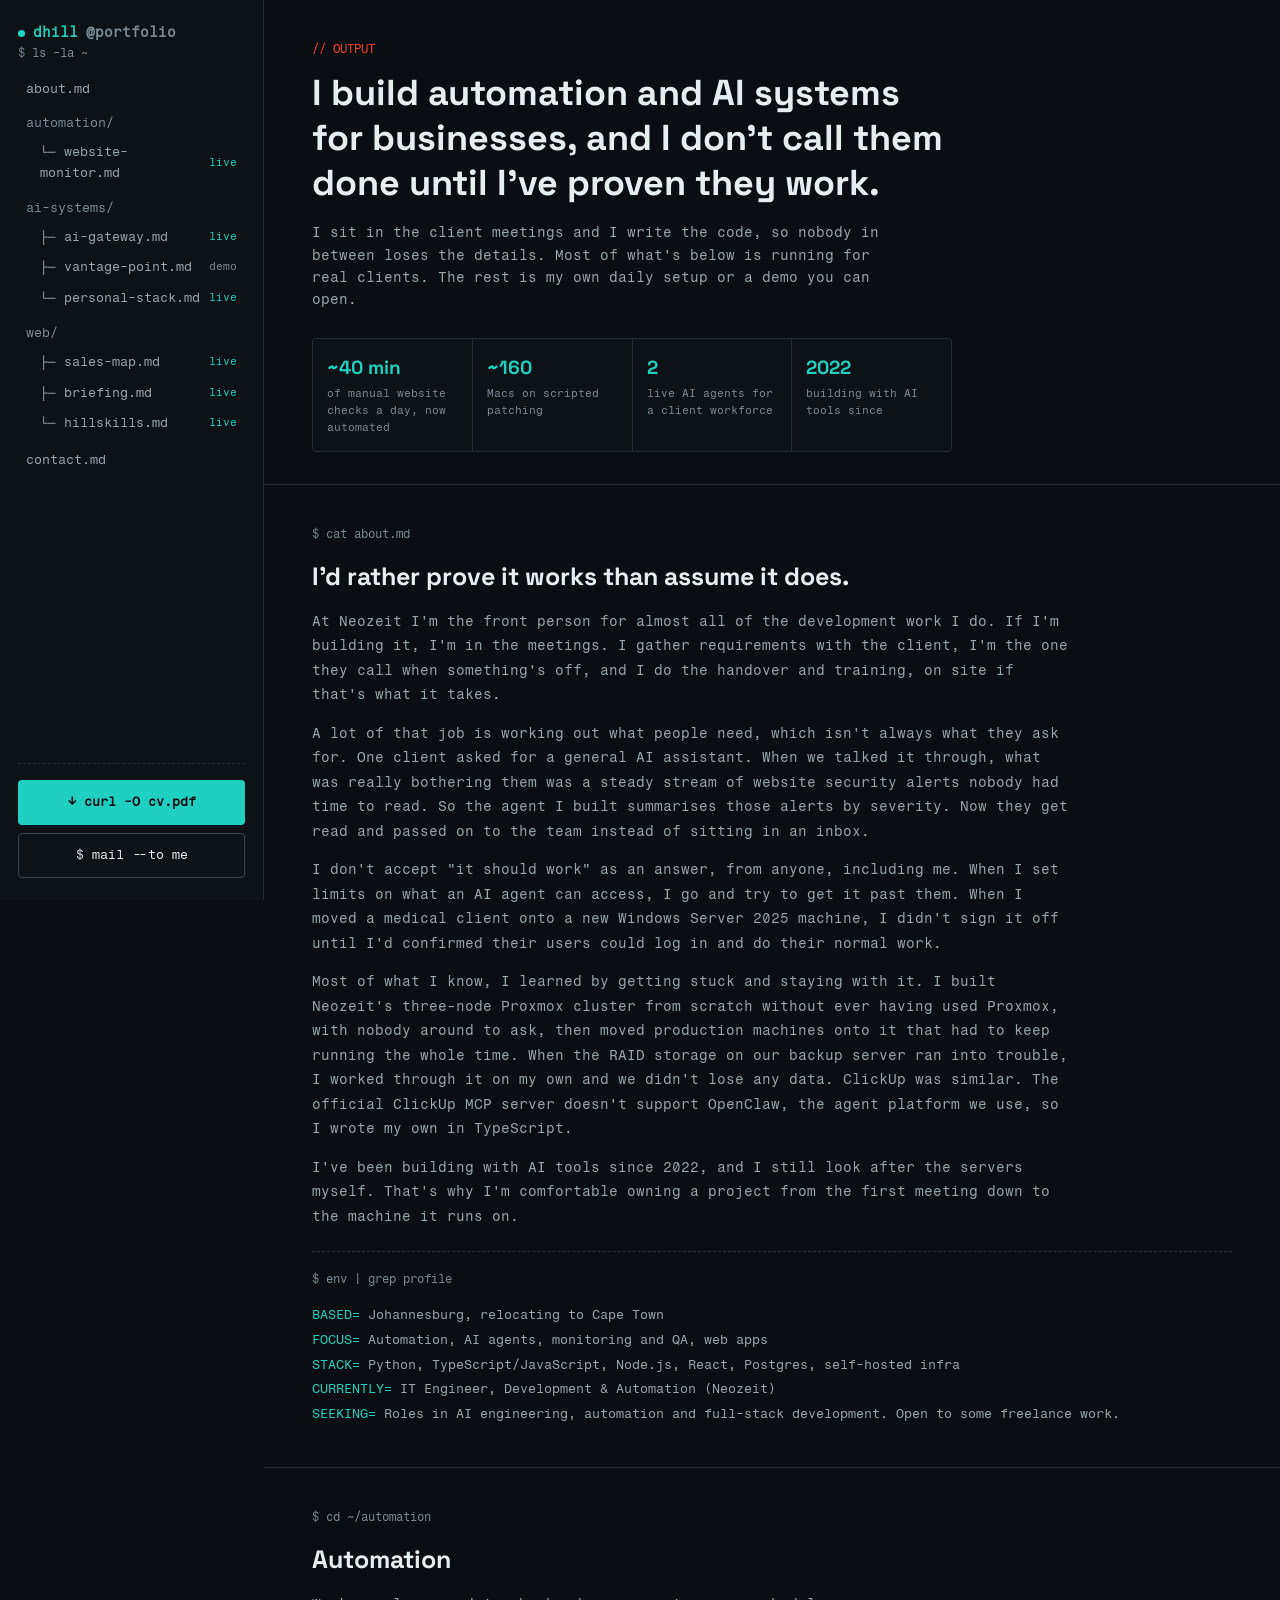
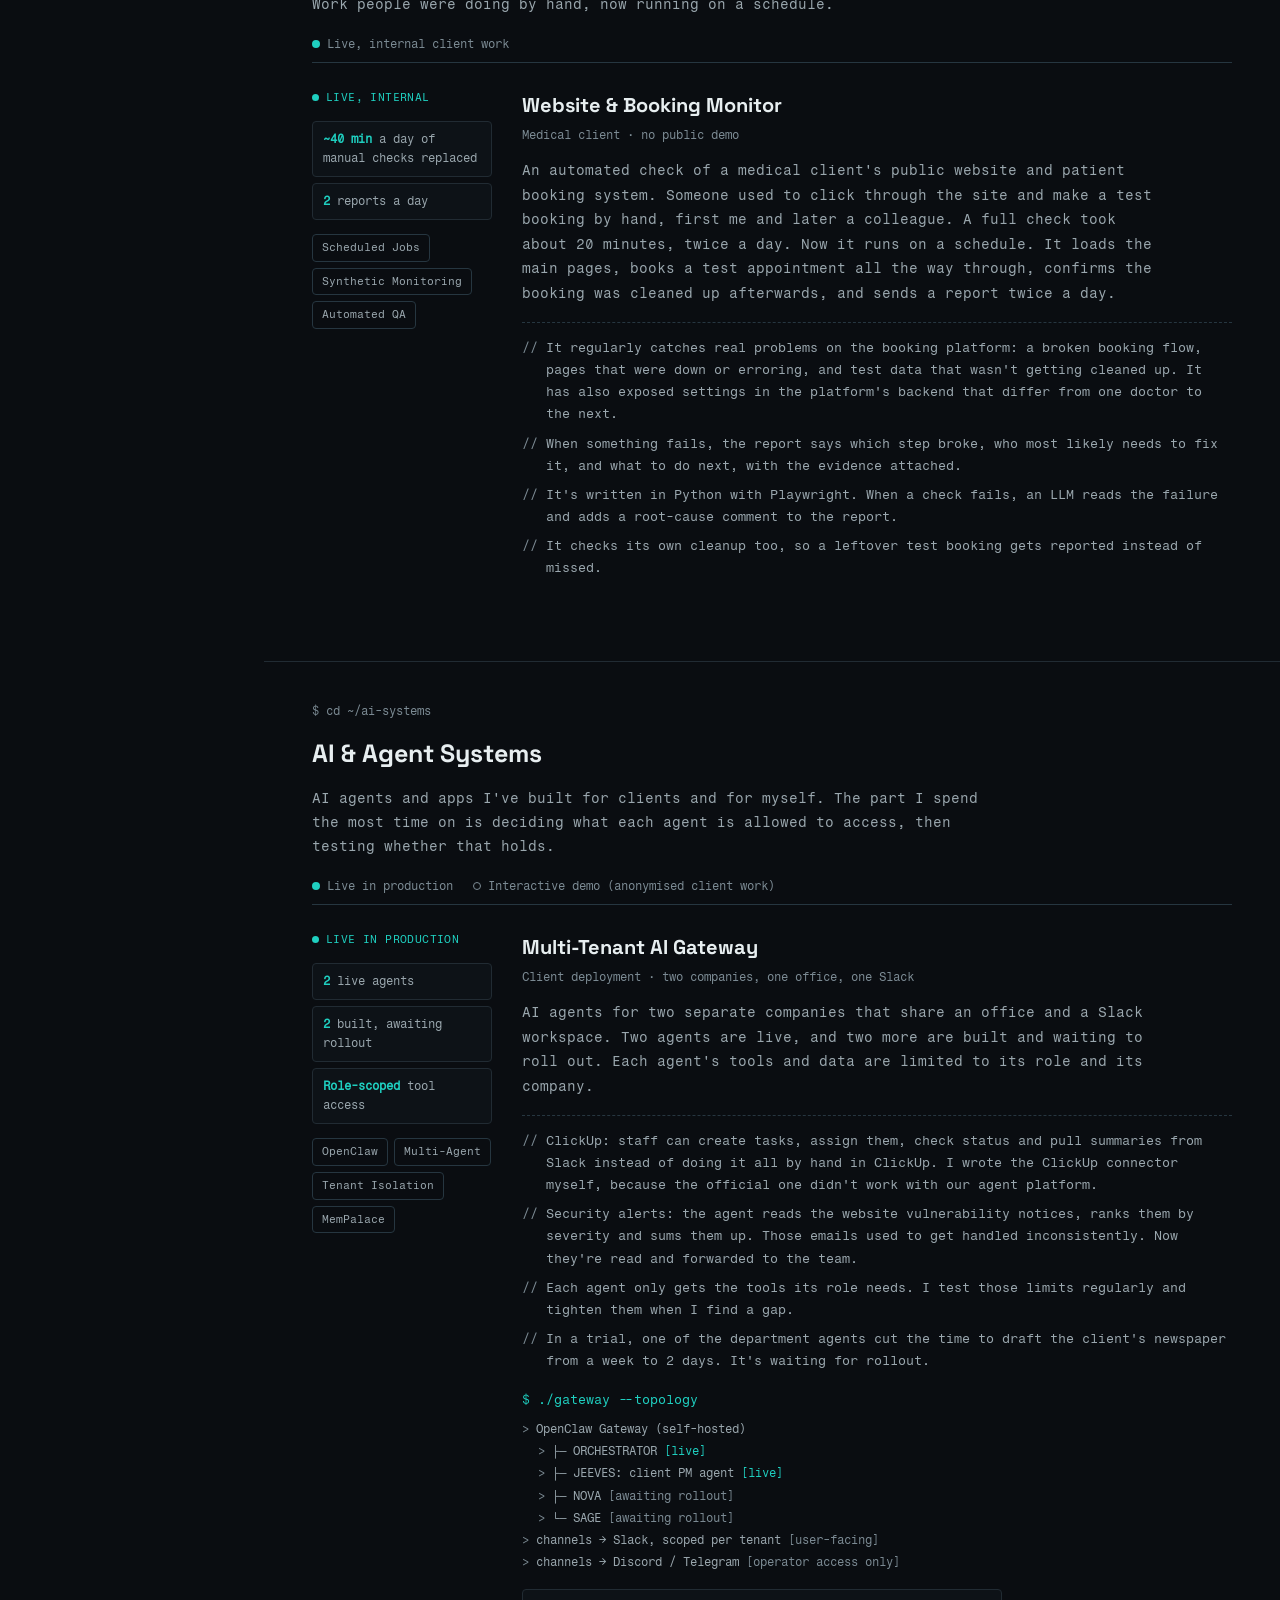
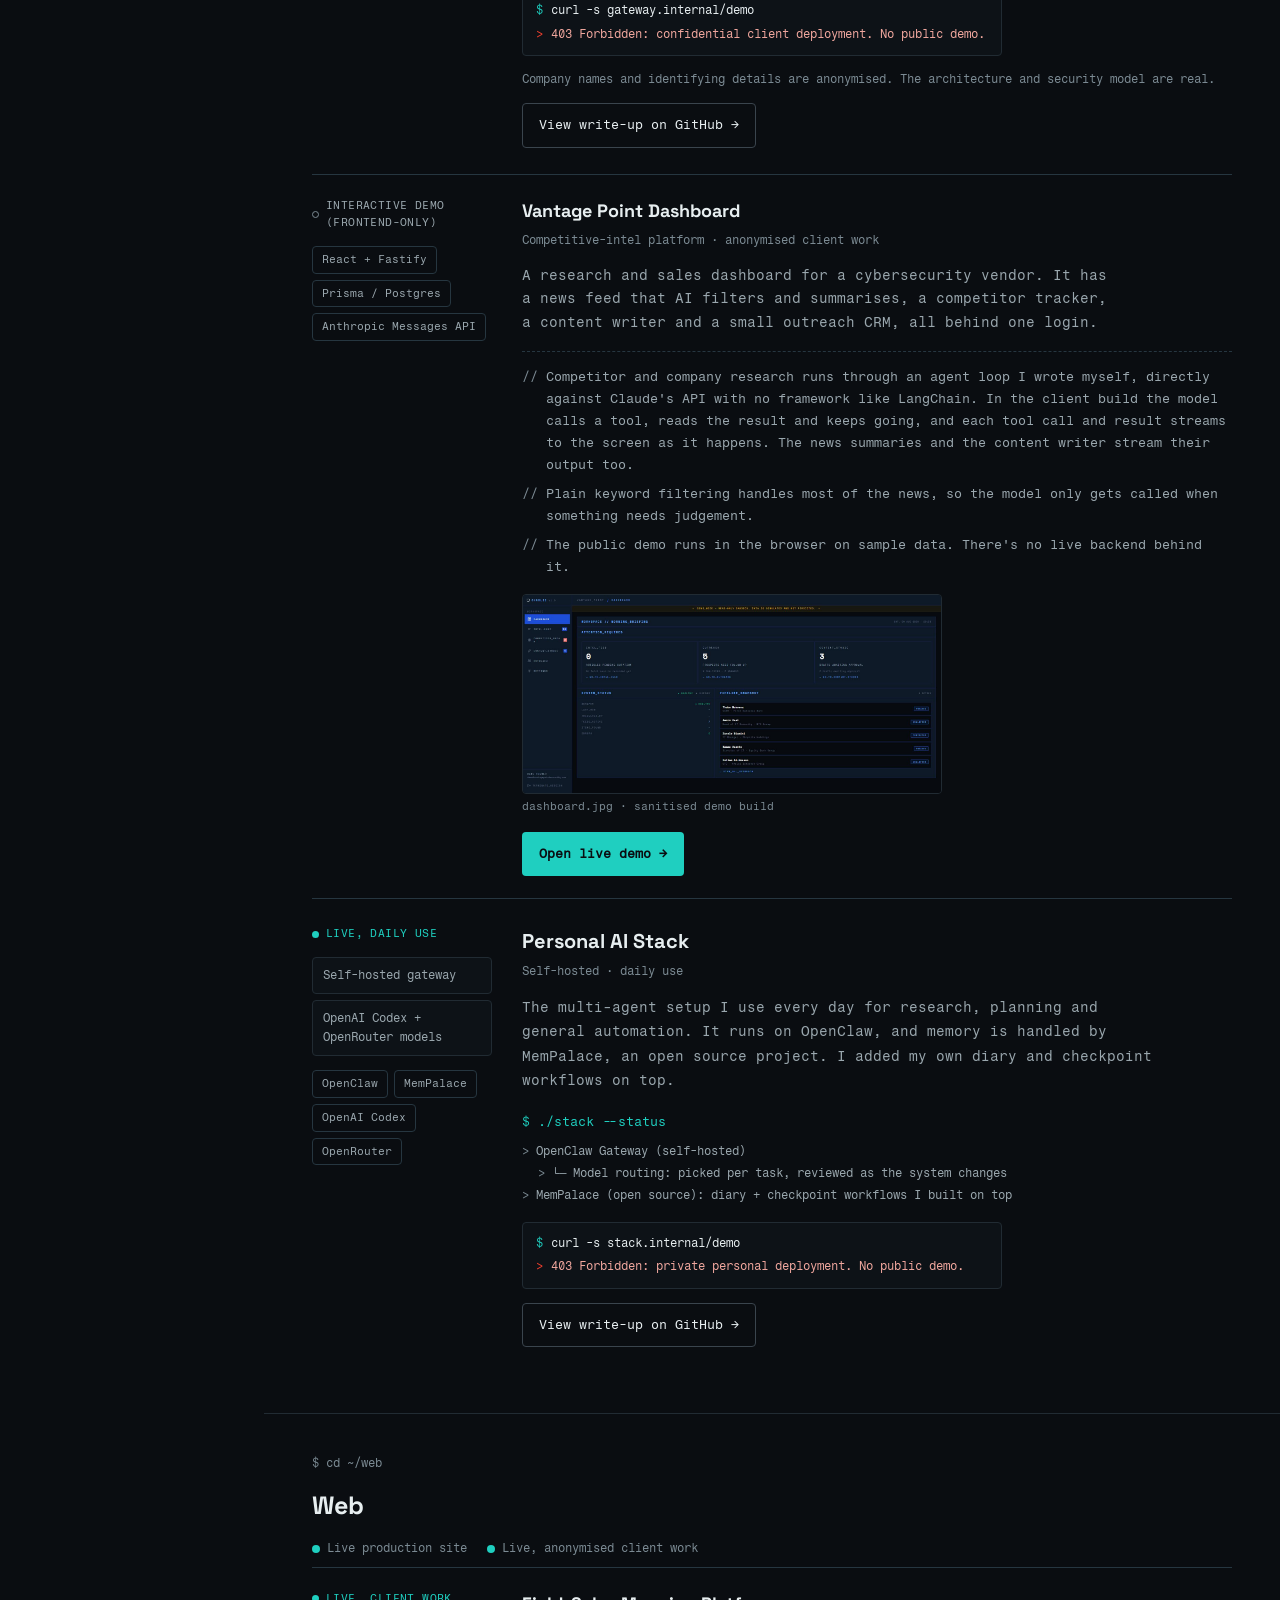
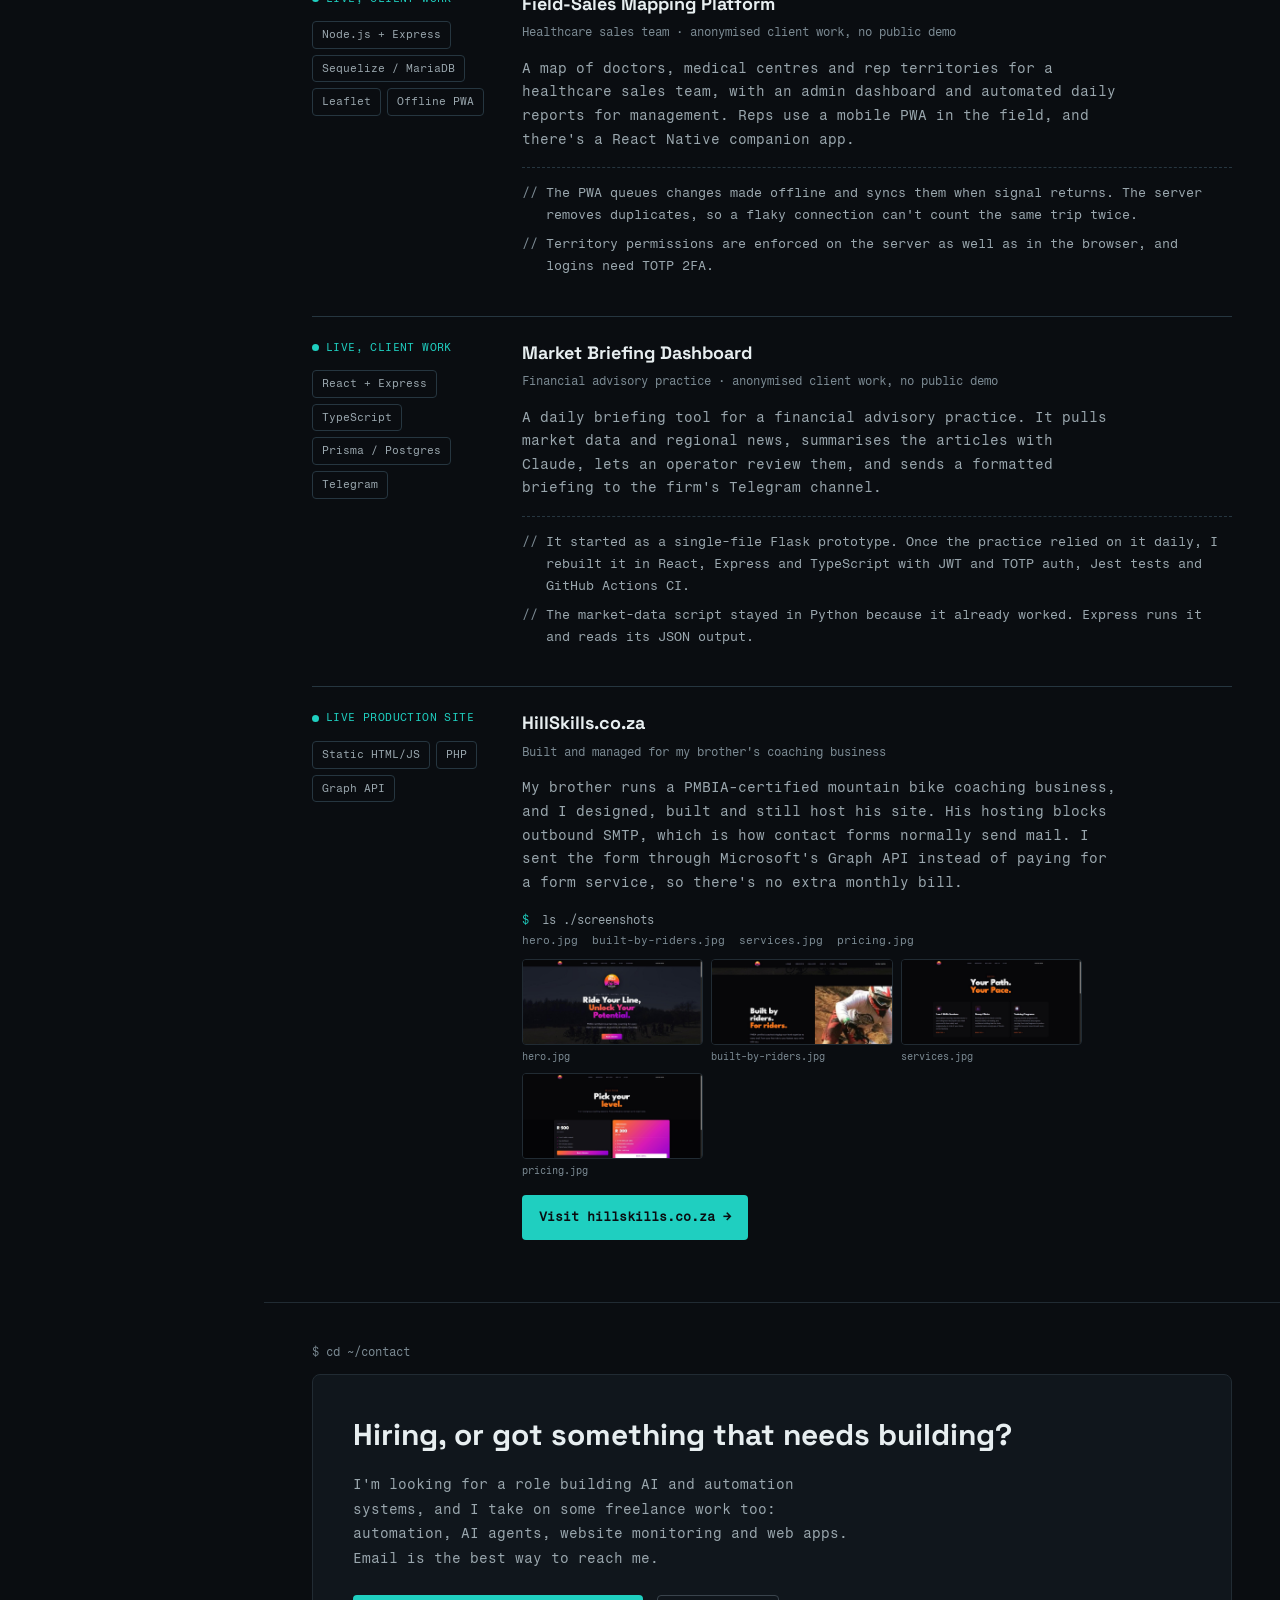
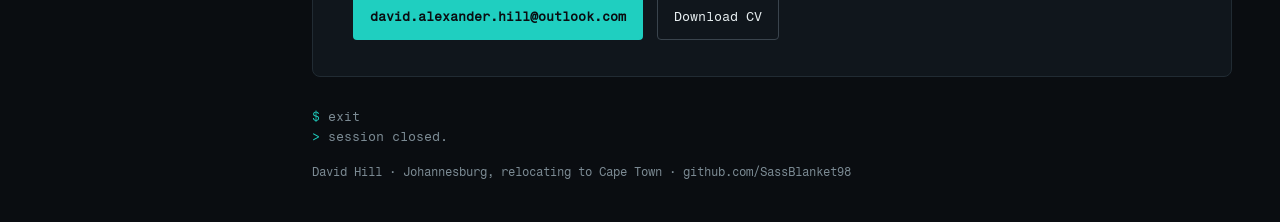
==== commit 7e3c85c1: "Shorten sidebar names so they fit on one line Co-Authored-By: Claude Opus 5.5 <noreply@anthropic.com" ====
--- a/index.html
+++ b/index.html
@@ -52,10 +52,10 @@
 
         <div class="tree-group">web/</div>
         <a href="#proj-fieldmap" class="navlink leaf">
-          <span>&#9500;&#9472; field-sales-map.md</span><span class="status is-live">live</span>
+          <span>&#9500;&#9472; sales-map.md</span><span class="status is-live">live</span>
         </a>
         <a href="#proj-briefing" class="navlink leaf">
-          <span>&#9500;&#9472; market-briefing.md</span><span class="status is-live">live</span>
+          <span>&#9500;&#9472; briefing.md</span><span class="status is-live">live</span>
         </a>
         <a href="#proj-hillskills" class="navlink leaf">
           <span>&#9492;&#9472; hillskills.md</span><span class="status is-live">live</span>
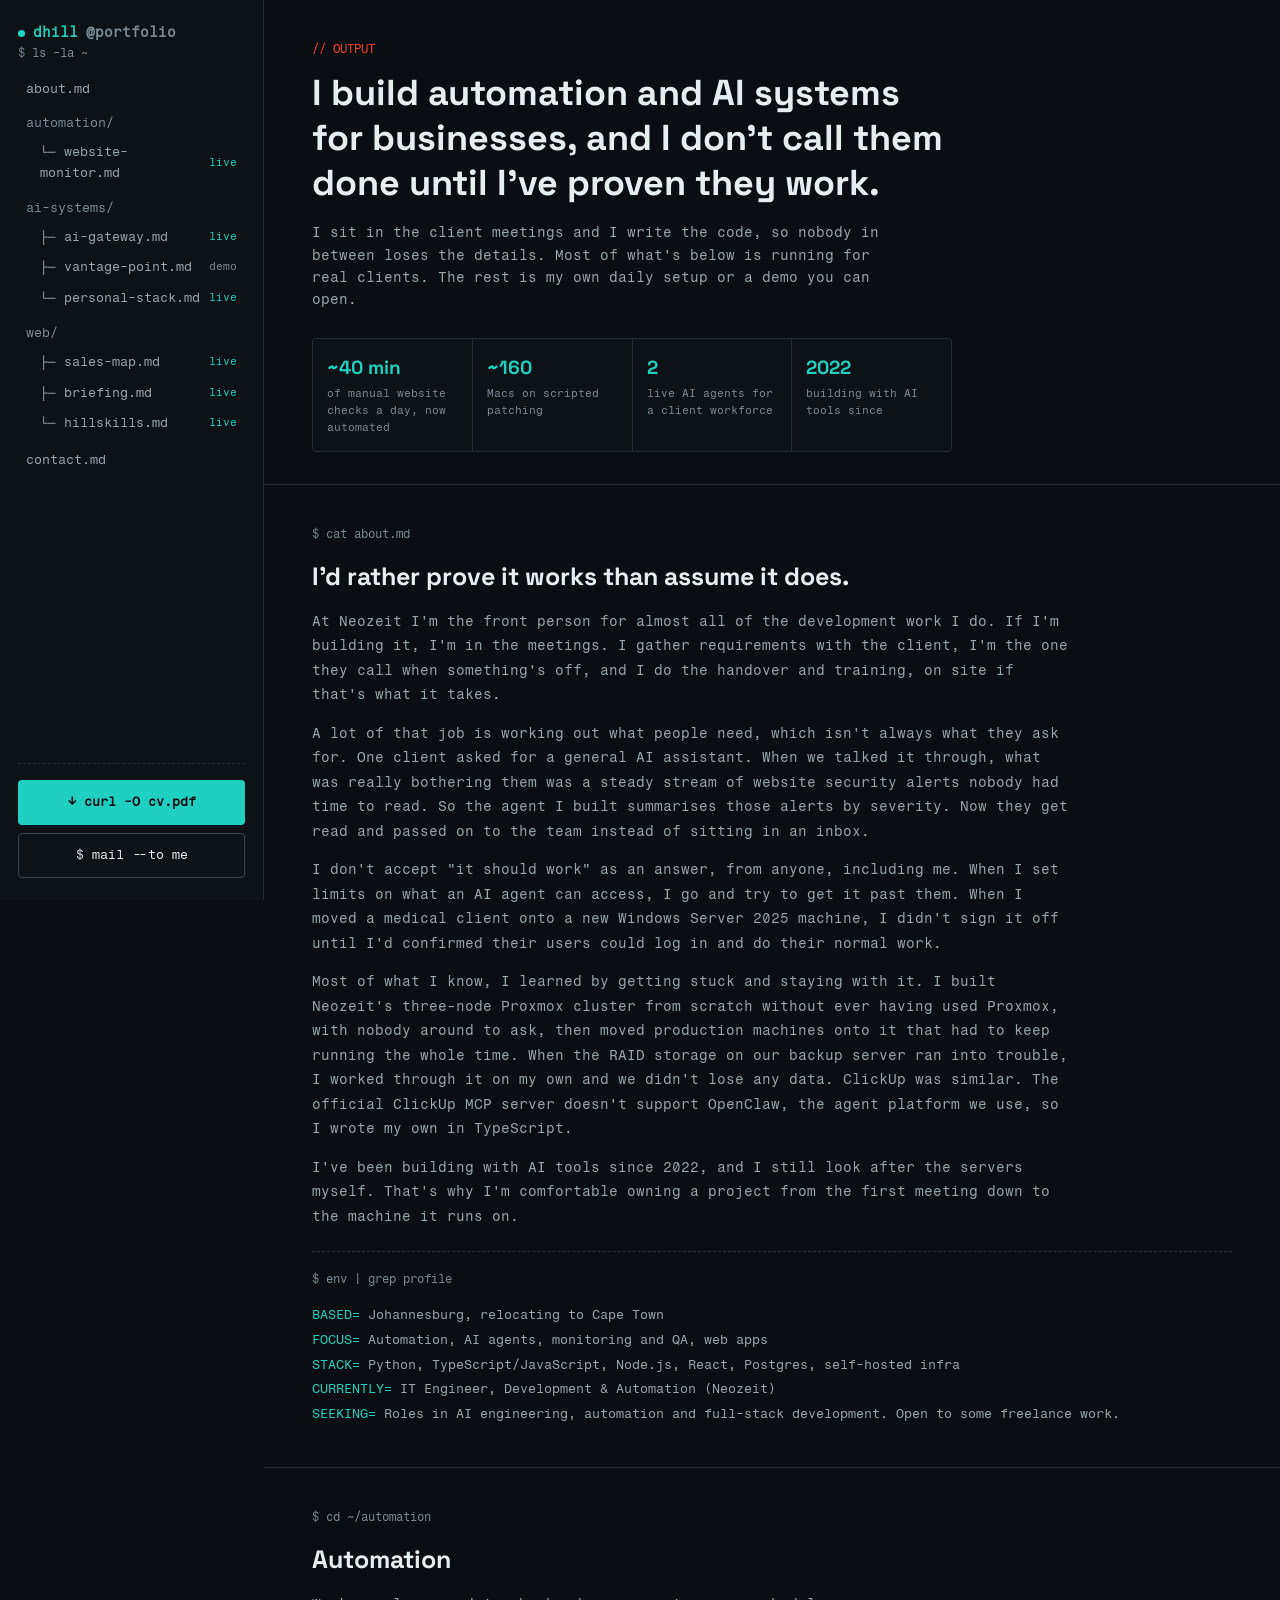
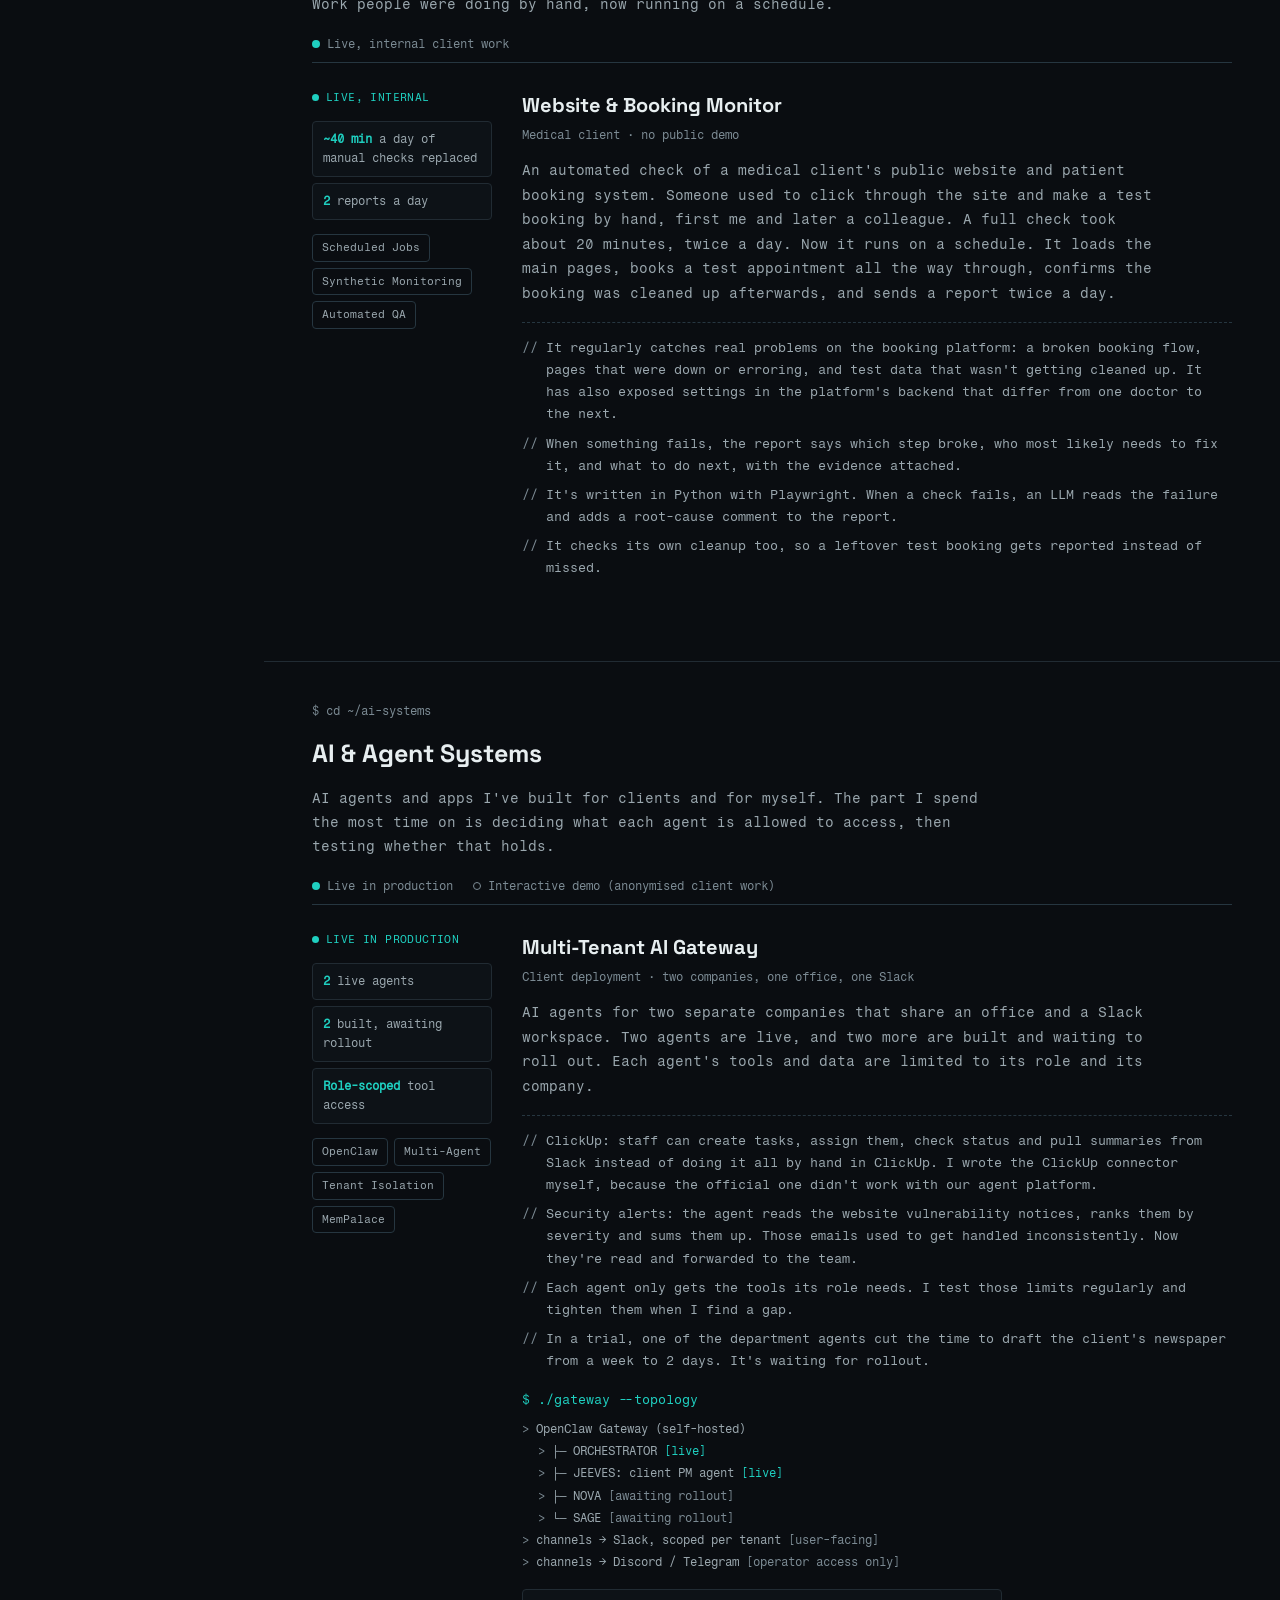
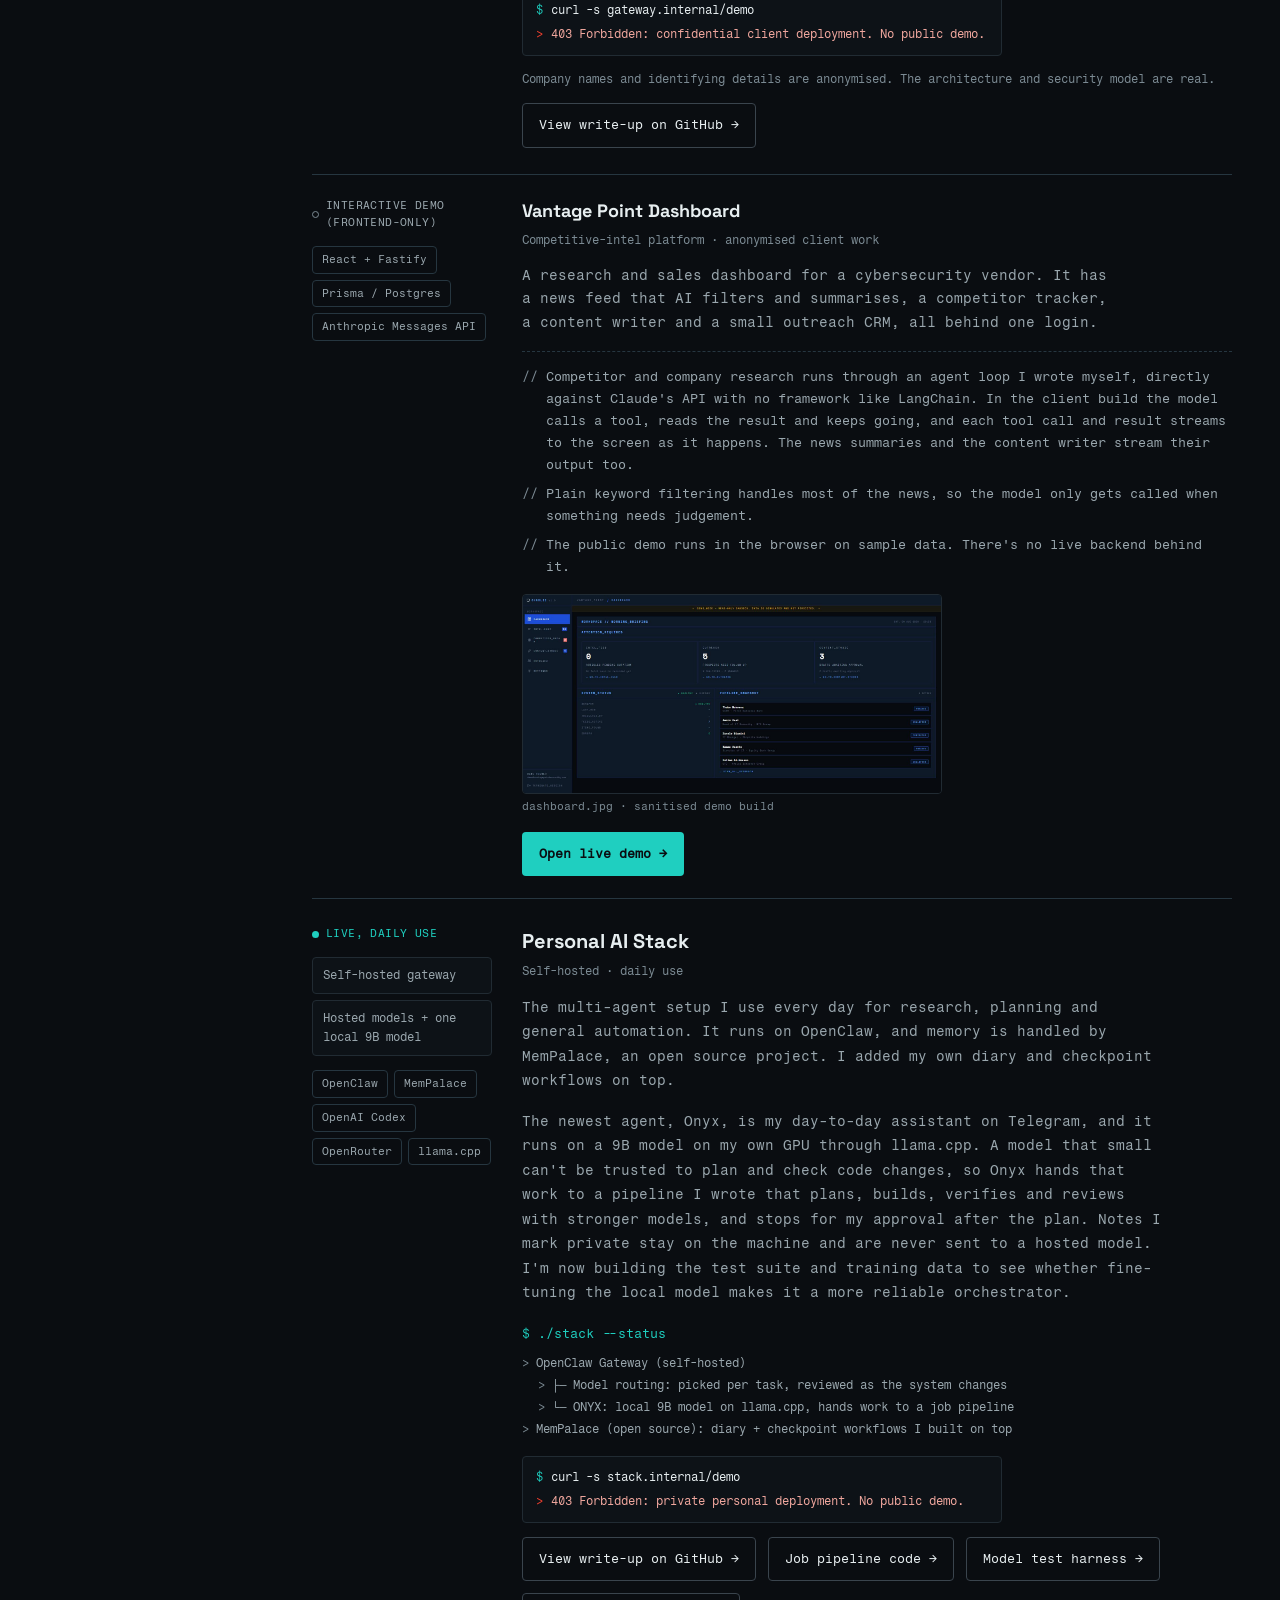
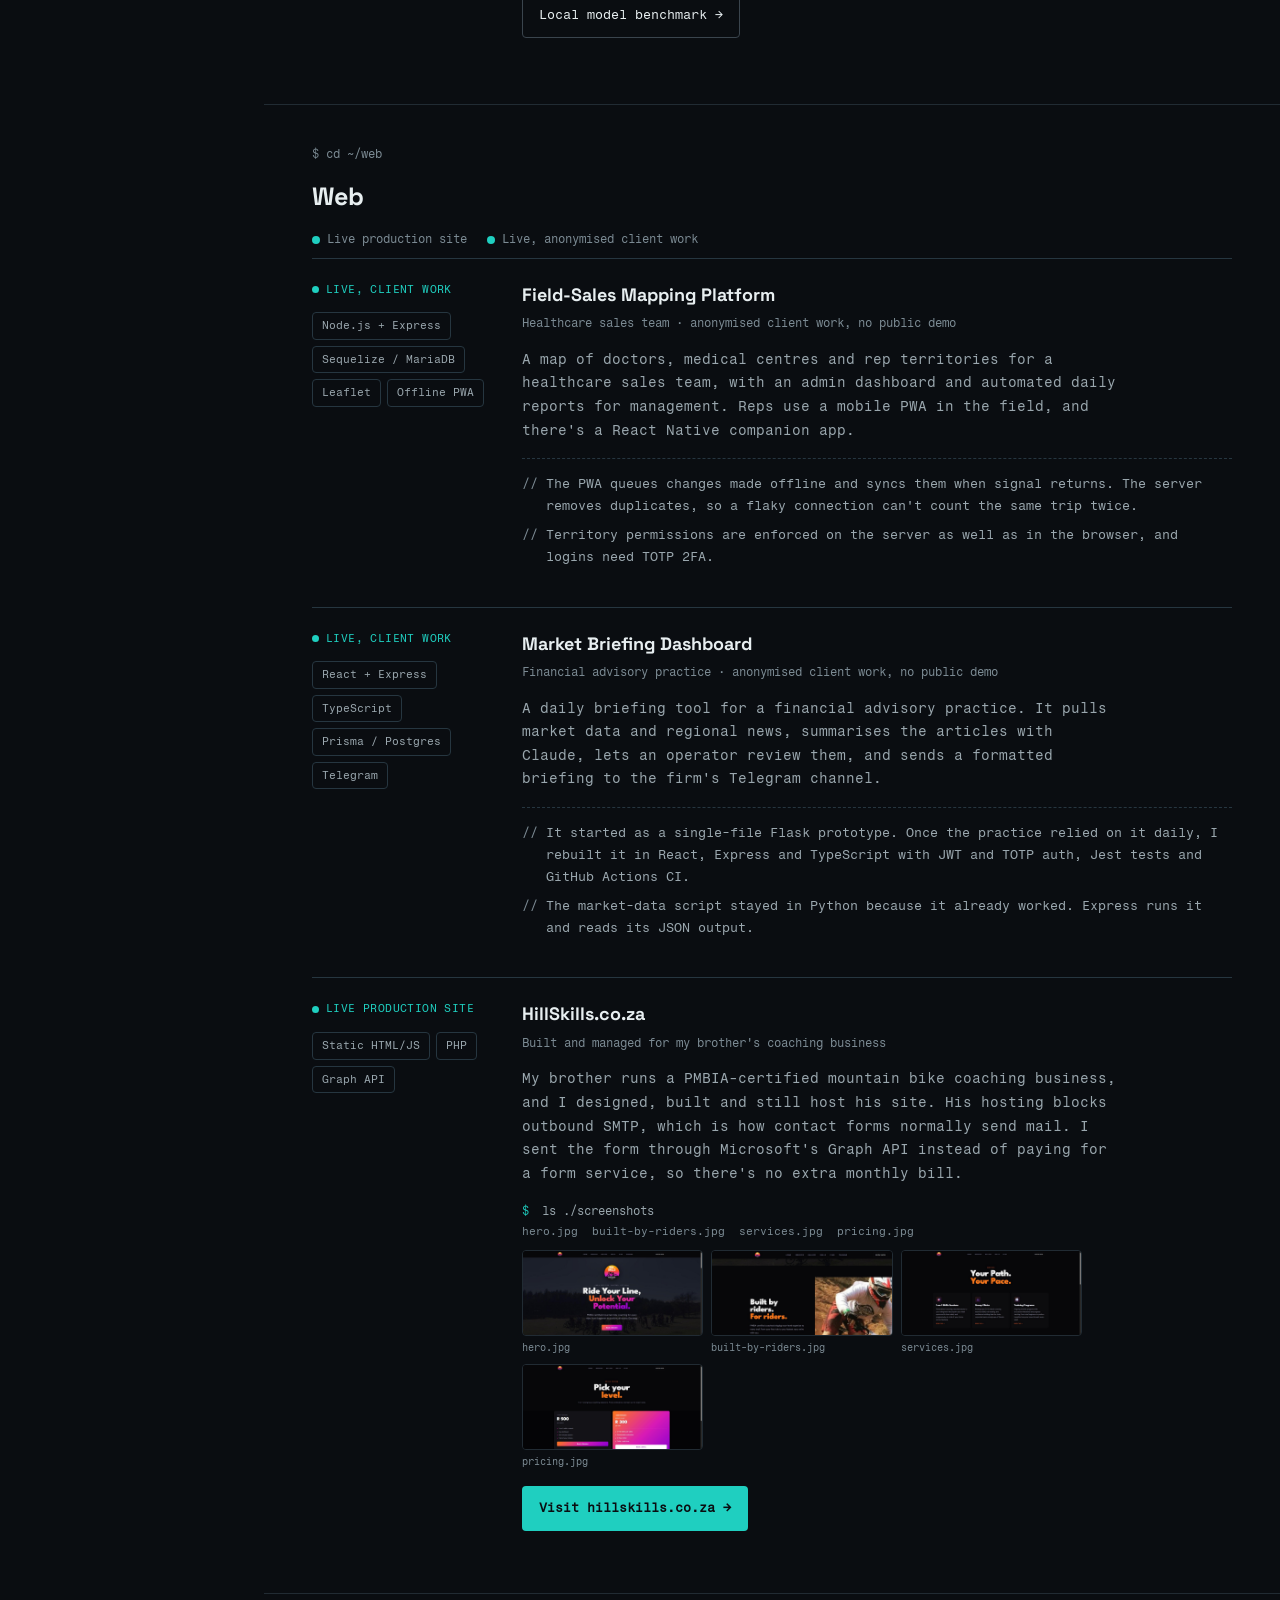
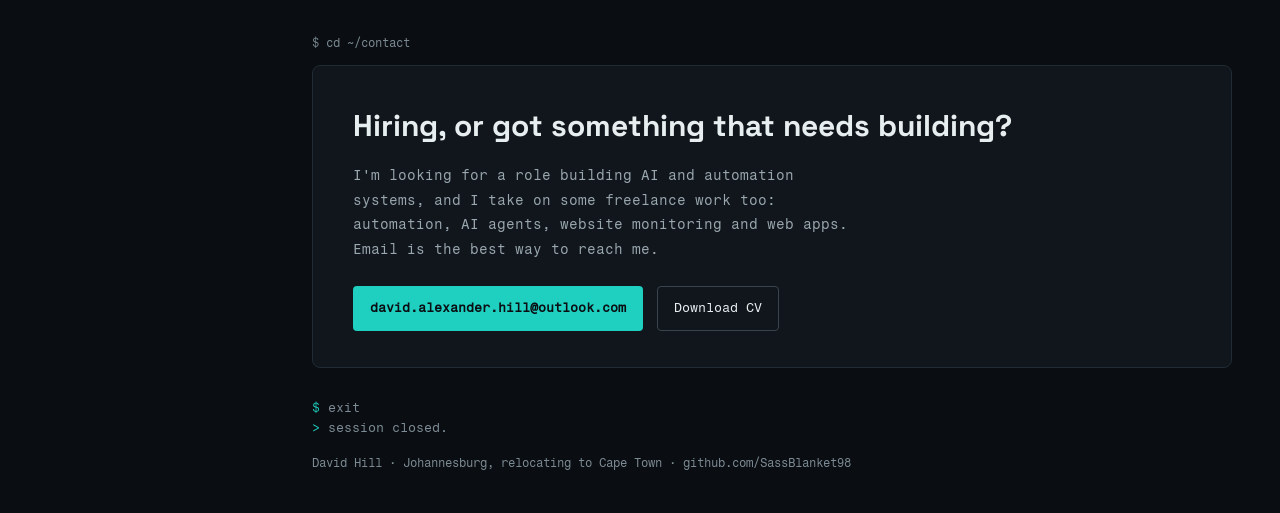
==== commit 8f6f80e3: "Personal AI Stack: add Onyx on a local model and link public repos Co-Authored-By: Claude Opus 5.5 <" ====
--- a/index.html
+++ b/index.html
@@ -249,24 +249,27 @@
           <div class="status-row is-accent"><span class="status-dot filled" aria-hidden="true"></span>LIVE, DAILY USE</div>
           <div class="stat-list">
             <span class="stat">Self-hosted gateway</span>
-            <span class="stat">OpenAI Codex + OpenRouter models</span>
+            <span class="stat">Hosted models + one local 9B model</span>
           </div>
           <div class="tag-row">
             <span class="tag">OpenClaw</span>
             <span class="tag">MemPalace</span>
             <span class="tag">OpenAI Codex</span>
             <span class="tag">OpenRouter</span>
+            <span class="tag">llama.cpp</span>
           </div>
         </div>
         <div class="spec-detail">
           <h3>Personal AI Stack</h3>
           <div class="spec-subtitle">Self-hosted &middot; daily use</div>
           <p class="spec-desc">The multi-agent setup I use every day for research, planning and general automation. It runs on OpenClaw, and memory is handled by MemPalace, an open source project. I added my own diary and checkpoint workflows on top.</p>
+          <p class="spec-desc">The newest agent, Onyx, is my day-to-day assistant on Telegram, and it runs on a 9B model on my own GPU through llama.cpp. A model that small can't be trusted to plan and check code changes, so Onyx hands that work to a pipeline I wrote that plans, builds, verifies and reviews with stronger models, and stops for my approval after the plan. Notes I mark private stay on the machine and are never sent to a hosted model. I'm now building the test suite and training data to see whether fine-tuning the local model makes it a more reliable orchestrator.</p>
 
           <div class="diagram">
             <div class="diagram-cmd">$ ./stack --status</div>
             <div class="diagram-line"><span class="marker">&gt;</span> OpenClaw Gateway (self-hosted)</div>
-            <div class="diagram-line" style="padding-left:16px;"><span class="marker">&gt;</span> &#9492;&#9472; Model routing: picked per task, reviewed as the system changes</div>
+            <div class="diagram-line" style="padding-left:16px;"><span class="marker">&gt;</span> &#9500;&#9472; Model routing: picked per task, reviewed as the system changes</div>
+            <div class="diagram-line" style="padding-left:16px;"><span class="marker">&gt;</span> &#9492;&#9472; ONYX: local 9B model on llama.cpp, hands work to a job pipeline</div>
             <div class="diagram-line"><span class="marker">&gt;</span> MemPalace (open source): diary + checkpoint workflows I built on top</div>
           </div>
 
@@ -277,6 +280,9 @@
 
           <div class="spec-links">
             <a class="btn btn-ghost" href="https://github.com/SassBlanket98/personal-ai-stack" target="_blank" rel="noopener">View write-up on GitHub &rarr;</a>
+            <a class="btn btn-ghost" href="https://github.com/SassBlanket98/onyx-pipeline" target="_blank" rel="noopener">Job pipeline code &rarr;</a>
+            <a class="btn btn-ghost" href="https://github.com/SassBlanket98/model-ladder" target="_blank" rel="noopener">Model test harness &rarr;</a>
+            <a class="btn btn-ghost" href="https://github.com/SassBlanket98/local-llm-bench" target="_blank" rel="noopener">Local model benchmark &rarr;</a>
           </div>
         </div>
       </article>
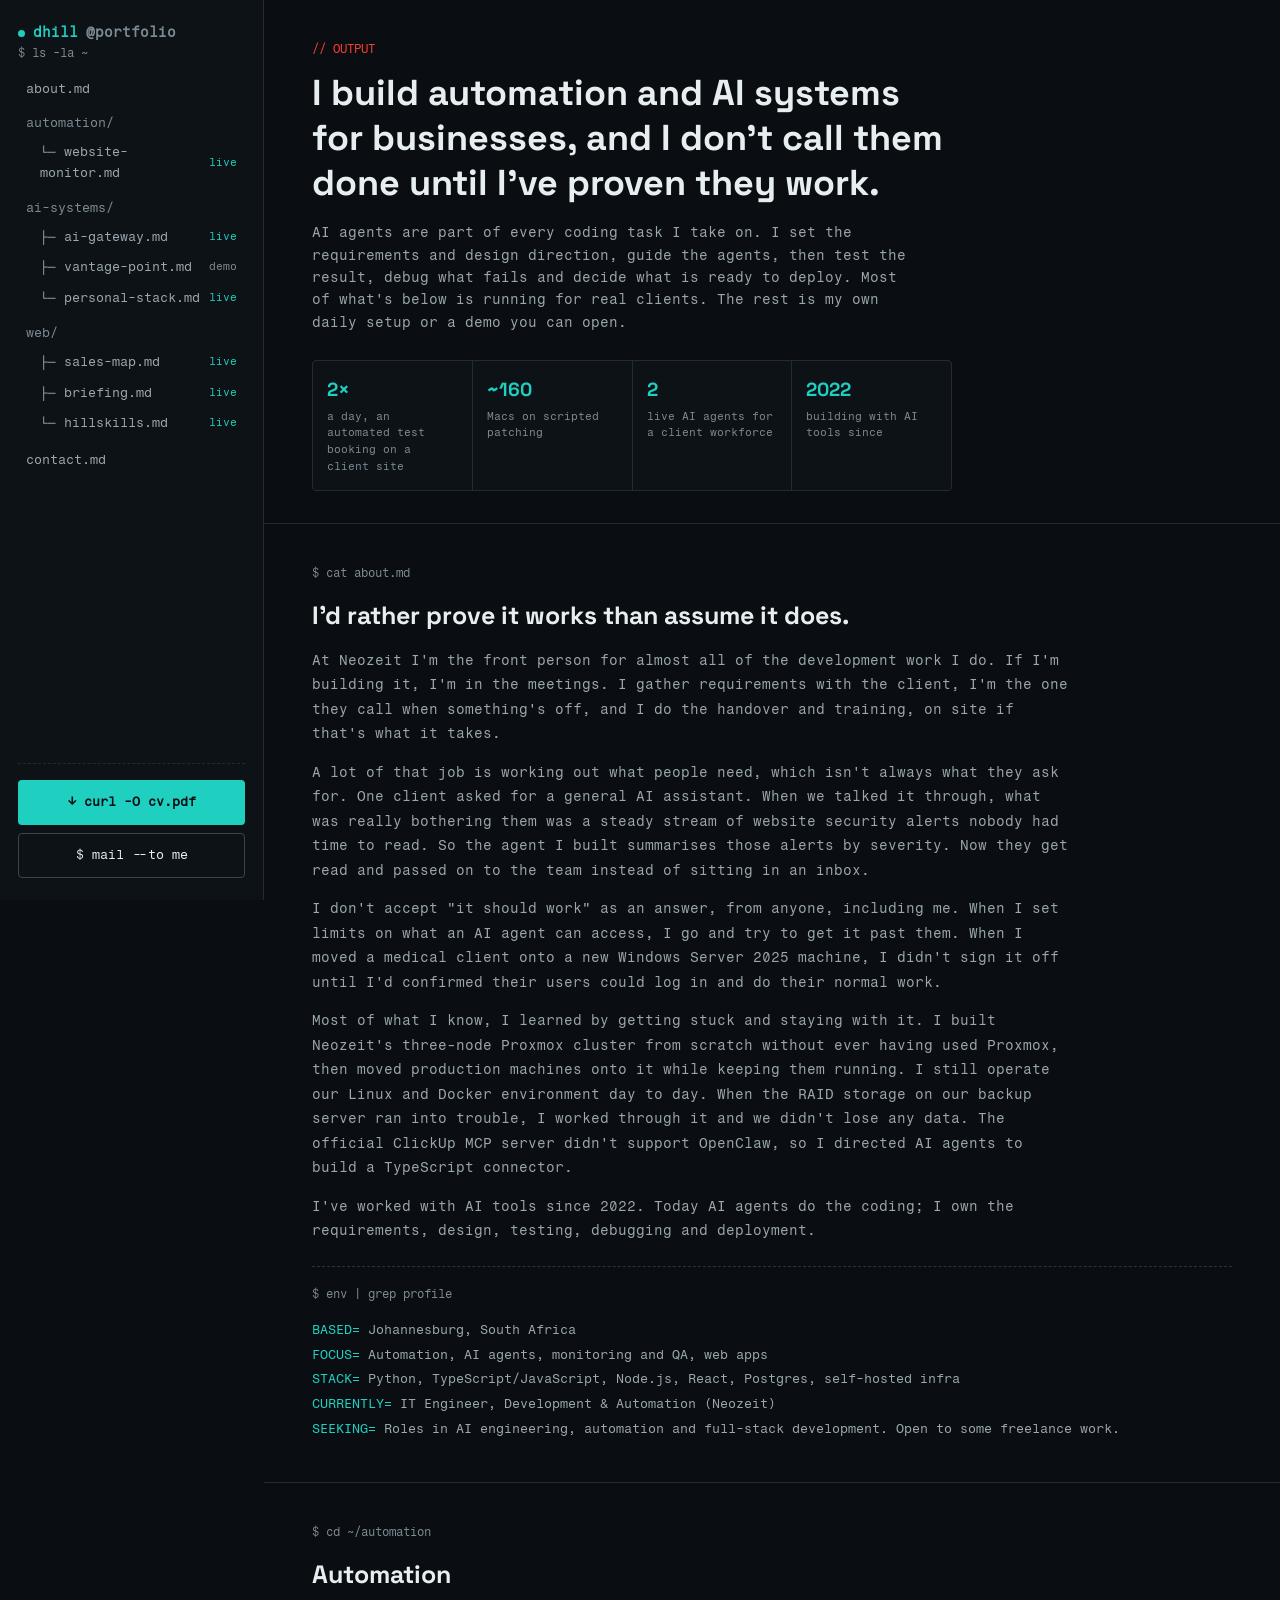
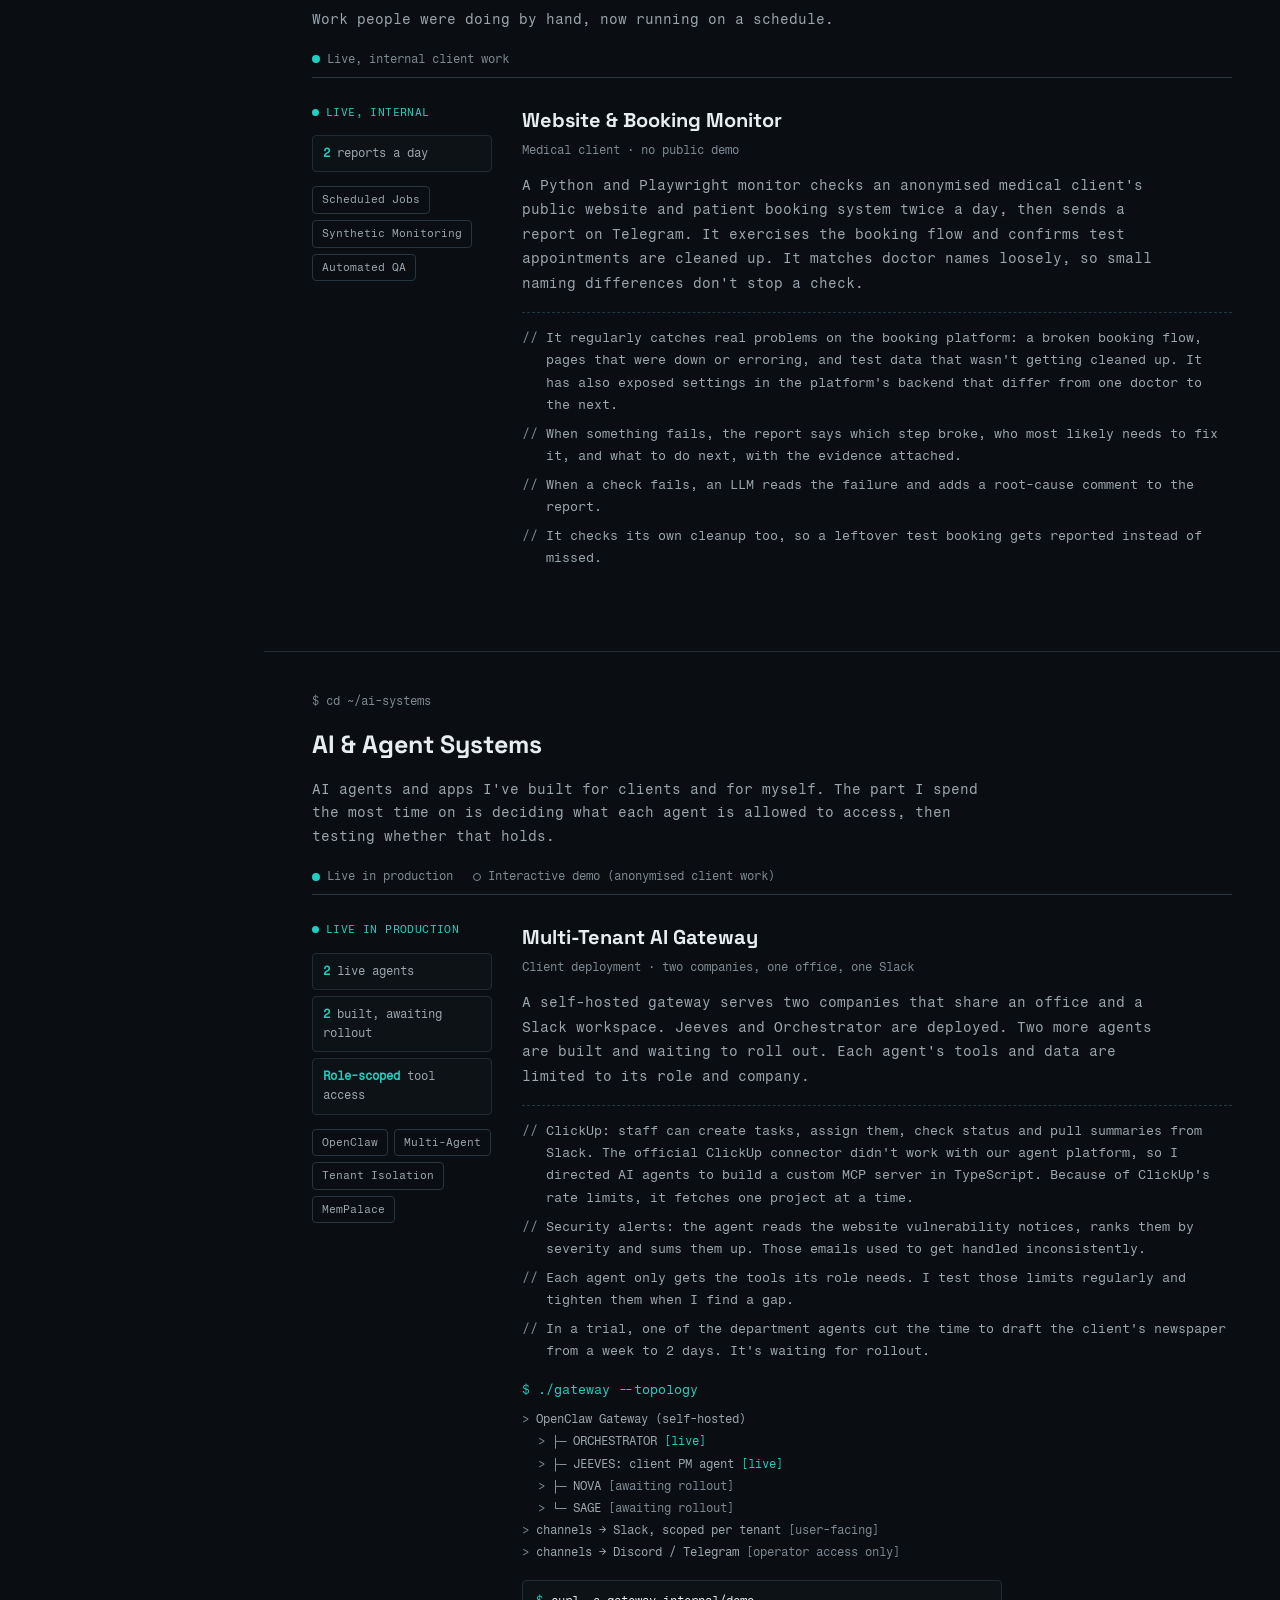
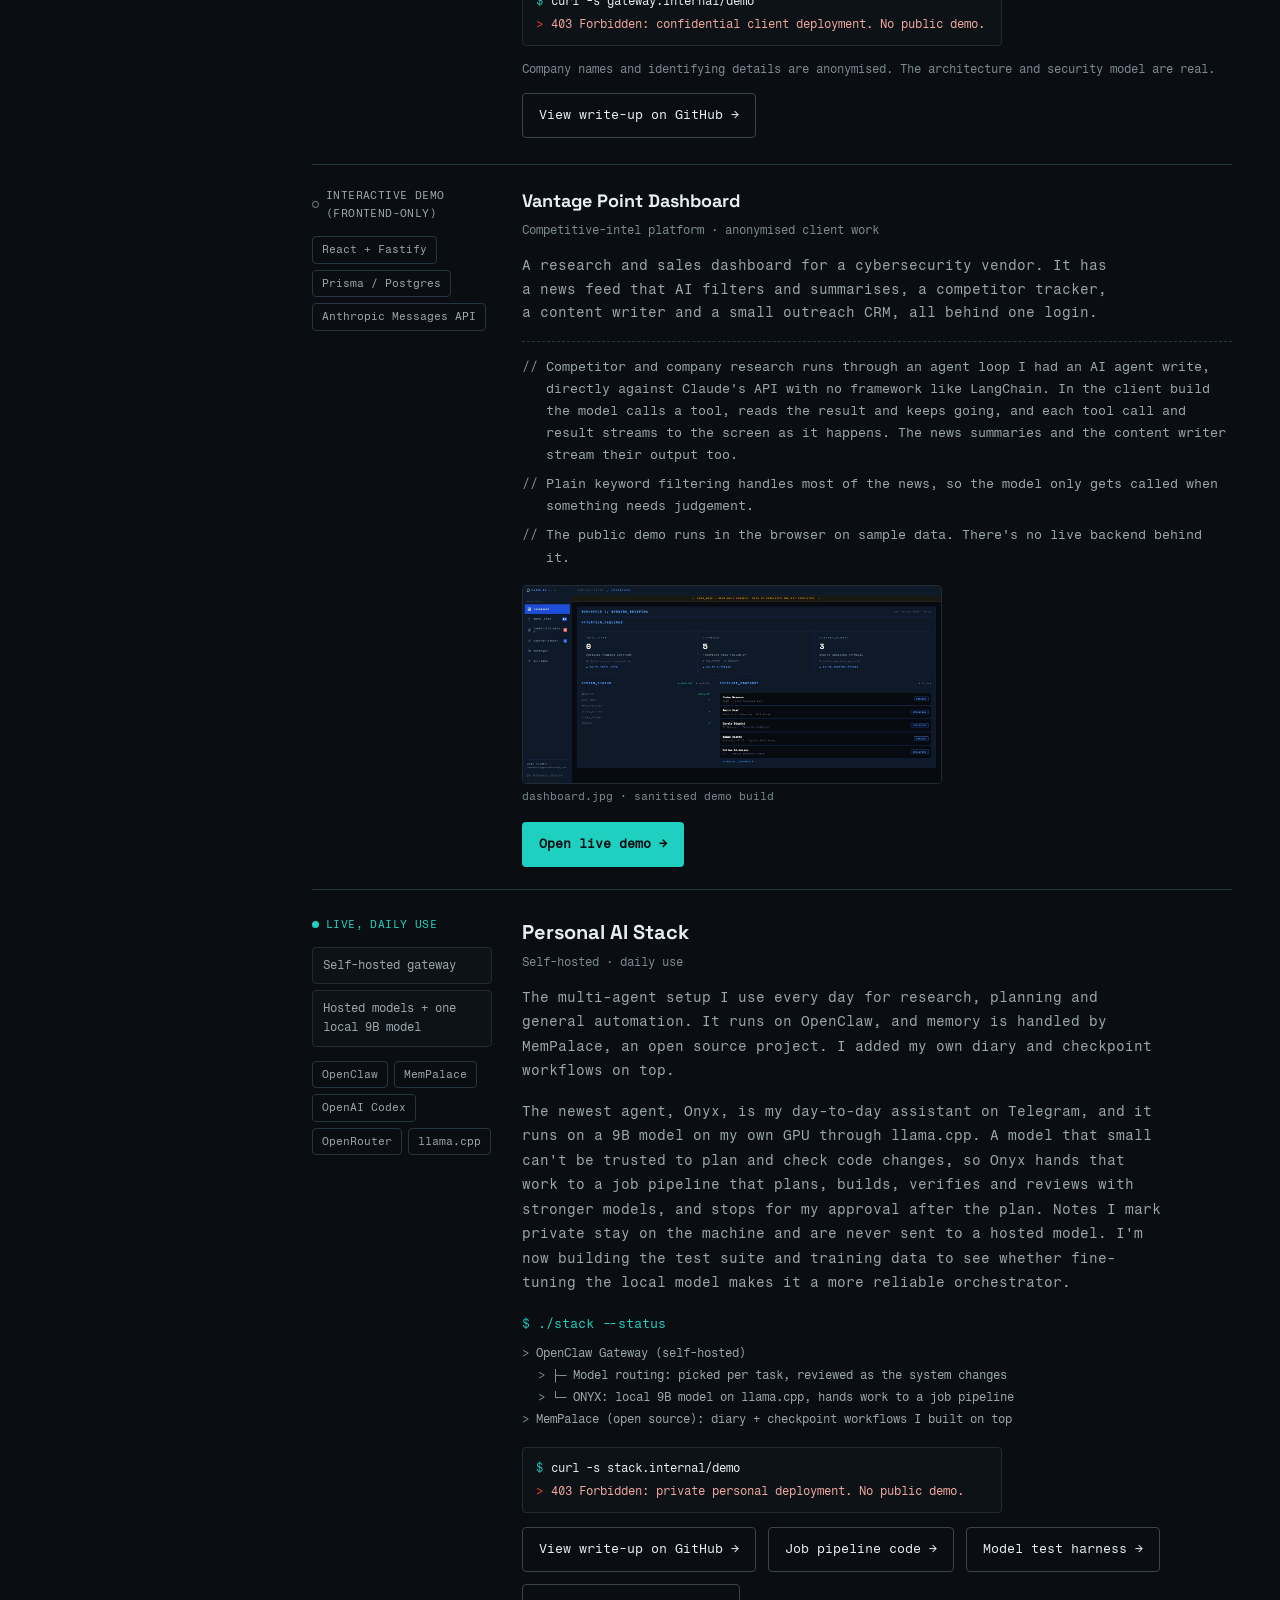
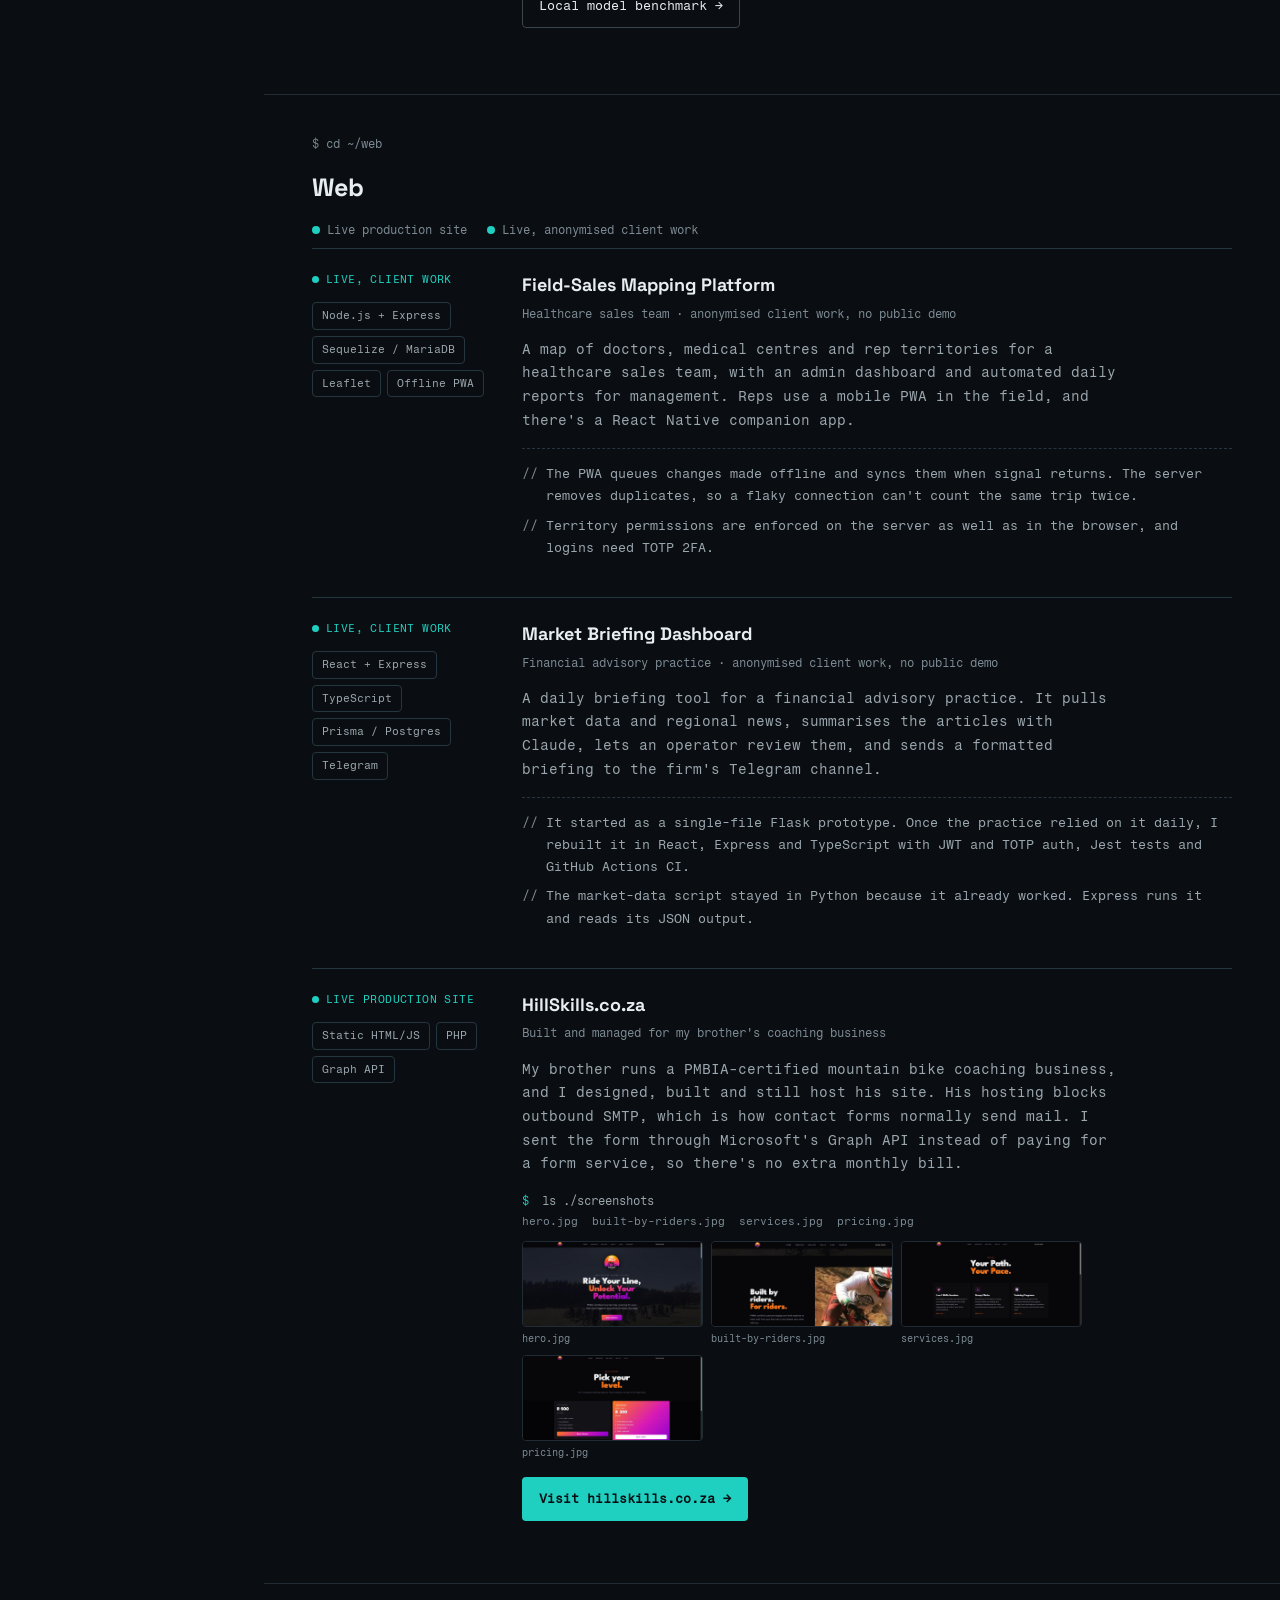
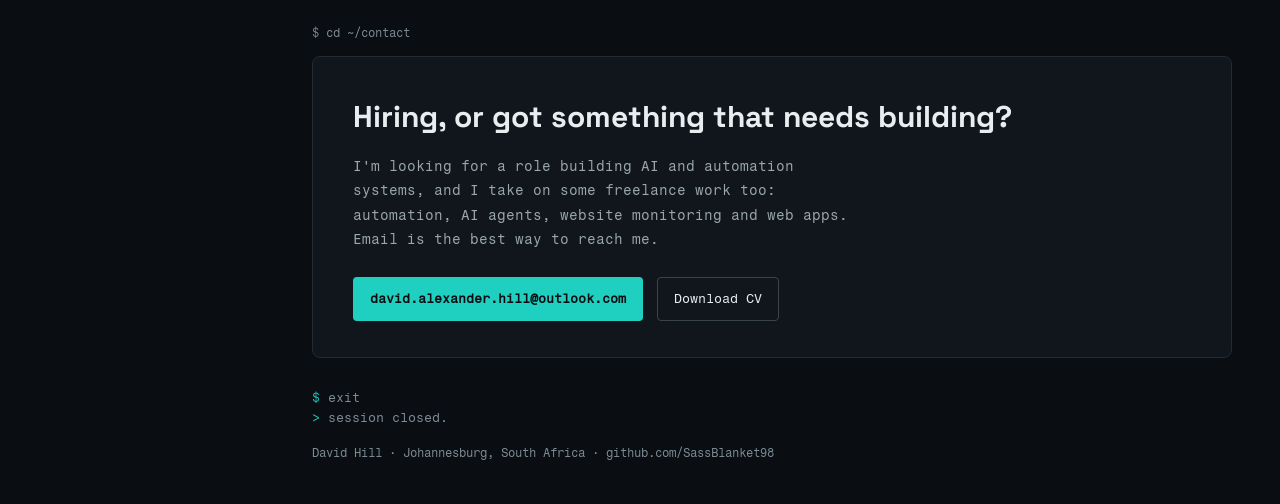
==== commit 928d2b6b: "Portfolio and CV: agent-led wording, drop unmeasured saving, Johannesburg Co-Authored-By: Claude Opu" ====
--- a/index.html
+++ b/index.html
@@ -80,10 +80,10 @@
     <section class="pane hero-pane" id="hero">
       <div class="output-label">// OUTPUT</div>
       <h1>I build automation and AI systems for businesses, and I don't call them done until I've proven they work.</h1>
-      <p class="lede">I sit in the client meetings and I write the code, so nobody in between loses the details. Most of what's below is running for real clients. The rest is my own daily setup or a demo you can open.</p>
+      <p class="lede">AI agents are part of every coding task I take on. I set the requirements and design direction, guide the agents, then test the result, debug what fails and decide what is ready to deploy. Most of what's below is running for real clients. The rest is my own daily setup or a demo you can open.</p>
 
       <div class="hero-stats">
-        <div class="hero-stat"><div class="value">~40 min</div><div class="label">of manual website checks a day, now automated</div></div>
+        <div class="hero-stat"><div class="value">2&times;</div><div class="label">a day, an automated test booking on a client site</div></div>
         <div class="hero-stat"><div class="value">~160</div><div class="label">Macs on scripted patching</div></div>
         <div class="hero-stat"><div class="value">2</div><div class="label">live AI agents for a client workforce</div></div>
         <div class="hero-stat"><div class="value">2022</div><div class="label">building with AI tools since</div></div>
@@ -97,12 +97,12 @@
       <p>At Neozeit I'm the front person for almost all of the development work I do. If I'm building it, I'm in the meetings. I gather requirements with the client, I'm the one they call when something's off, and I do the handover and training, on site if that's what it takes.</p>
       <p>A lot of that job is working out what people need, which isn't always what they ask for. One client asked for a general AI assistant. When we talked it through, what was really bothering them was a steady stream of website security alerts nobody had time to read. So the agent I built summarises those alerts by severity. Now they get read and passed on to the team instead of sitting in an inbox.</p>
       <p>I don't accept "it should work" as an answer, from anyone, including me. When I set limits on what an AI agent can access, I go and try to get it past them. When I moved a medical client onto a new Windows Server 2025 machine, I didn't sign it off until I'd confirmed their users could log in and do their normal work.</p>
-      <p>Most of what I know, I learned by getting stuck and staying with it. I built Neozeit's three-node Proxmox cluster from scratch without ever having used Proxmox, with nobody around to ask, then moved production machines onto it that had to keep running the whole time. When the RAID storage on our backup server ran into trouble, I worked through it on my own and we didn't lose any data. ClickUp was similar. The official ClickUp MCP server doesn't support OpenClaw, the agent platform we use, so I wrote my own in TypeScript.</p>
-      <p>I've been building with AI tools since 2022, and I still look after the servers myself. That's why I'm comfortable owning a project from the first meeting down to the machine it runs on.</p>
+      <p>Most of what I know, I learned by getting stuck and staying with it. I built Neozeit's three-node Proxmox cluster from scratch without ever having used Proxmox, then moved production machines onto it while keeping them running. I still operate our Linux and Docker environment day to day. When the RAID storage on our backup server ran into trouble, I worked through it and we didn't lose any data. The official ClickUp MCP server didn't support OpenClaw, so I directed AI agents to build a TypeScript connector.</p>
+      <p>I've worked with AI tools since 2022. Today AI agents do the coding; I own the requirements, design, testing, debugging and deployment.</p>
 
       <div class="env-block">
         <div class="pane-cmd" style="margin-bottom:14px;">$ env | grep profile</div>
-        <div class="env-line"><span class="key">BASED=</span><span class="val">Johannesburg, relocating to Cape Town</span></div>
+        <div class="env-line"><span class="key">BASED=</span><span class="val">Johannesburg, South Africa</span></div>
         <div class="env-line"><span class="key">FOCUS=</span><span class="val">Automation, AI agents, monitoring and QA, web apps</span></div>
         <div class="env-line"><span class="key">STACK=</span><span class="val">Python, TypeScript/JavaScript, Node.js, React, Postgres, self-hosted infra</span></div>
         <div class="env-line"><span class="key">CURRENTLY=</span><span class="val">IT Engineer, Development &amp; Automation (Neozeit)</span></div>
@@ -125,7 +125,6 @@
         <div class="spec-meta">
           <div class="status-row is-accent"><span class="status-dot filled" aria-hidden="true"></span>LIVE, INTERNAL</div>
           <div class="stat-list">
-            <span class="stat"><b>~40 min</b> a day of manual checks replaced</span>
             <span class="stat"><b>2</b> reports a day</span>
           </div>
           <div class="tag-row">
@@ -137,12 +136,12 @@
         <div class="spec-detail">
           <h3>Website &amp; Booking Monitor</h3>
           <div class="spec-subtitle">Medical client &middot; no public demo</div>
-          <p class="spec-desc">An automated check of a medical client's public website and patient booking system. Someone used to click through the site and make a test booking by hand, first me and later a colleague. A full check took about 20 minutes, twice a day. Now it runs on a schedule. It loads the main pages, books a test appointment all the way through, confirms the booking was cleaned up afterwards, and sends a report twice a day.</p>
+          <p class="spec-desc">A Python and Playwright monitor checks an anonymised medical client's public website and patient booking system twice a day, then sends a report on Telegram. It exercises the booking flow and confirms test appointments are cleaned up. It matches doctor names loosely, so small naming differences don't stop a check.</p>
 
           <div class="decisions">
             <div class="decision-line"><span class="marker">//</span><span>It regularly catches real problems on the booking platform: a broken booking flow, pages that were down or erroring, and test data that wasn't getting cleaned up. It has also exposed settings in the platform's backend that differ from one doctor to the next.</span></div>
             <div class="decision-line"><span class="marker">//</span><span>When something fails, the report says which step broke, who most likely needs to fix it, and what to do next, with the evidence attached.</span></div>
-            <div class="decision-line"><span class="marker">//</span><span>It's written in Python with Playwright. When a check fails, an LLM reads the failure and adds a root-cause comment to the report.</span></div>
+            <div class="decision-line"><span class="marker">//</span><span>When a check fails, an LLM reads the failure and adds a root-cause comment to the report.</span></div>
             <div class="decision-line"><span class="marker">//</span><span>It checks its own cleanup too, so a leftover test booking gets reported instead of missed.</span></div>
           </div>
         </div>
@@ -179,11 +178,11 @@
         <div class="spec-detail">
           <h3>Multi-Tenant AI Gateway</h3>
           <div class="spec-subtitle">Client deployment &middot; two companies, one office, one Slack</div>
-          <p class="spec-desc">AI agents for two separate companies that share an office and a Slack workspace. Two agents are live, and two more are built and waiting to roll out. Each agent's tools and data are limited to its role and its company.</p>
+          <p class="spec-desc">A self-hosted gateway serves two companies that share an office and a Slack workspace. Jeeves and Orchestrator are deployed. Two more agents are built and waiting to roll out. Each agent's tools and data are limited to its role and company.</p>
 
           <div class="decisions">
-            <div class="decision-line"><span class="marker">//</span><span>ClickUp: staff can create tasks, assign them, check status and pull summaries from Slack instead of doing it all by hand in ClickUp. I wrote the ClickUp connector myself, because the official one didn't work with our agent platform.</span></div>
-            <div class="decision-line"><span class="marker">//</span><span>Security alerts: the agent reads the website vulnerability notices, ranks them by severity and sums them up. Those emails used to get handled inconsistently. Now they're read and forwarded to the team.</span></div>
+            <div class="decision-line"><span class="marker">//</span><span>ClickUp: staff can create tasks, assign them, check status and pull summaries from Slack. The official ClickUp connector didn't work with our agent platform, so I directed AI agents to build a custom MCP server in TypeScript. Because of ClickUp's rate limits, it fetches one project at a time.</span></div>
+            <div class="decision-line"><span class="marker">//</span><span>Security alerts: the agent reads the website vulnerability notices, ranks them by severity and sums them up. Those emails used to get handled inconsistently.</span></div>
             <div class="decision-line"><span class="marker">//</span><span>Each agent only gets the tools its role needs. I test those limits regularly and tighten them when I find a gap.</span></div>
             <div class="decision-line"><span class="marker">//</span><span>In a trial, one of the department agents cut the time to draft the client's newspaper from a week to 2 days. It's waiting for rollout.</span></div>
           </div>
@@ -228,7 +227,7 @@
           <p class="spec-desc">A research and sales dashboard for a cybersecurity vendor. It has a news feed that AI filters and summarises, a competitor tracker, a content writer and a small outreach CRM, all behind one login.</p>
 
           <div class="decisions">
-            <div class="decision-line"><span class="marker">//</span><span>Competitor and company research runs through an agent loop I wrote myself, directly against Claude's API with no framework like LangChain. In the client build the model calls a tool, reads the result and keeps going, and each tool call and result streams to the screen as it happens. The news summaries and the content writer stream their output too.</span></div>
+            <div class="decision-line"><span class="marker">//</span><span>Competitor and company research runs through an agent loop I had an AI agent write, directly against Claude's API with no framework like LangChain. In the client build the model calls a tool, reads the result and keeps going, and each tool call and result streams to the screen as it happens. The news summaries and the content writer stream their output too.</span></div>
             <div class="decision-line"><span class="marker">//</span><span>Plain keyword filtering handles most of the news, so the model only gets called when something needs judgement.</span></div>
             <div class="decision-line"><span class="marker">//</span><span>The public demo runs in the browser on sample data. There's no live backend behind it.</span></div>
           </div>
@@ -263,7 +262,7 @@
           <h3>Personal AI Stack</h3>
           <div class="spec-subtitle">Self-hosted &middot; daily use</div>
           <p class="spec-desc">The multi-agent setup I use every day for research, planning and general automation. It runs on OpenClaw, and memory is handled by MemPalace, an open source project. I added my own diary and checkpoint workflows on top.</p>
-          <p class="spec-desc">The newest agent, Onyx, is my day-to-day assistant on Telegram, and it runs on a 9B model on my own GPU through llama.cpp. A model that small can't be trusted to plan and check code changes, so Onyx hands that work to a pipeline I wrote that plans, builds, verifies and reviews with stronger models, and stops for my approval after the plan. Notes I mark private stay on the machine and are never sent to a hosted model. I'm now building the test suite and training data to see whether fine-tuning the local model makes it a more reliable orchestrator.</p>
+          <p class="spec-desc">The newest agent, Onyx, is my day-to-day assistant on Telegram, and it runs on a 9B model on my own GPU through llama.cpp. A model that small can't be trusted to plan and check code changes, so Onyx hands that work to a job pipeline that plans, builds, verifies and reviews with stronger models, and stops for my approval after the plan. Notes I mark private stay on the machine and are never sent to a hosted model. I'm now building the test suite and training data to see whether fine-tuning the local model makes it a more reliable orchestrator.</p>
 
           <div class="diagram">
             <div class="diagram-cmd">$ ./stack --status</div>
@@ -386,7 +385,7 @@
       </div>
 
       <div class="exit-line"><span class="prompt">$</span> exit<br><span class="prompt">&gt;</span> session closed.</div>
-      <div class="footer-meta">David Hill &middot; Johannesburg, relocating to Cape Town &middot; <a href="https://github.com/SassBlanket98" target="_blank" rel="noopener">github.com/SassBlanket98</a></div>
+      <div class="footer-meta">David Hill &middot; Johannesburg, South Africa &middot; <a href="https://github.com/SassBlanket98" target="_blank" rel="noopener">github.com/SassBlanket98</a></div>
     </section>
 
   </main>
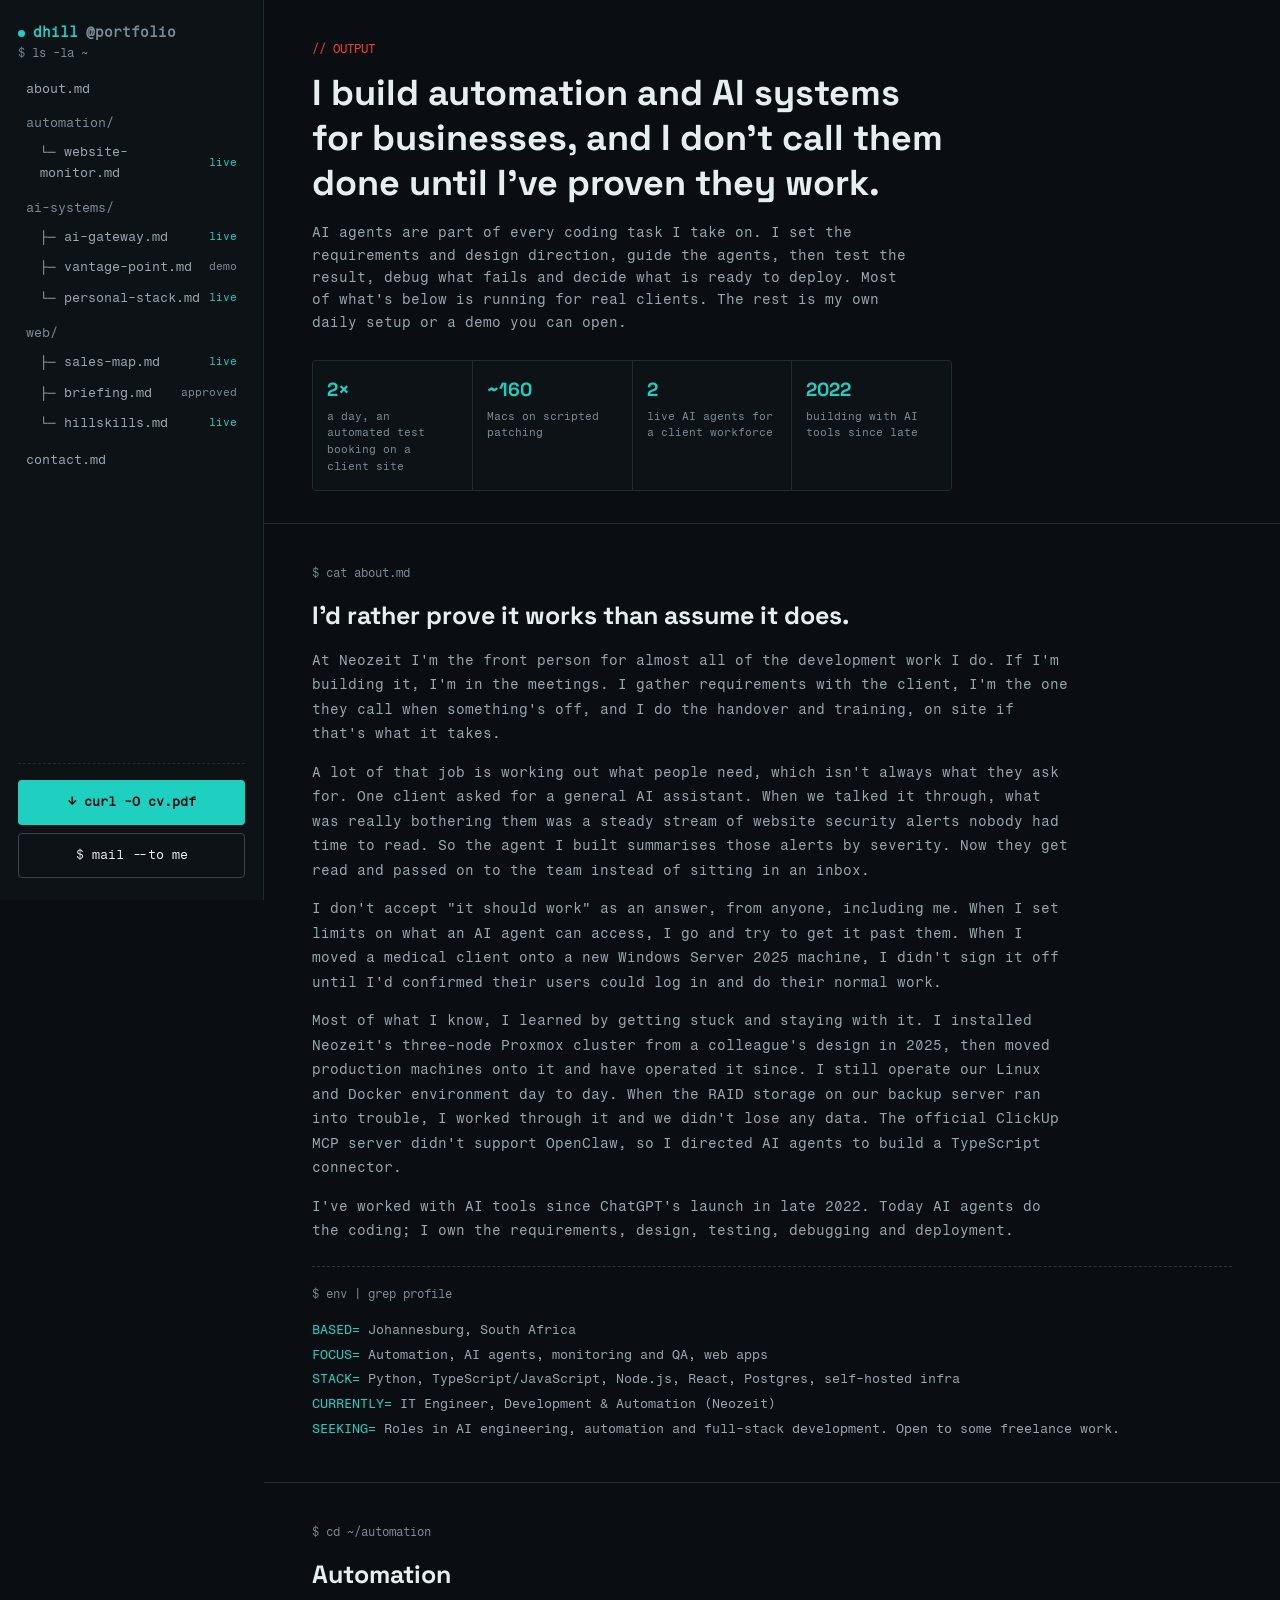
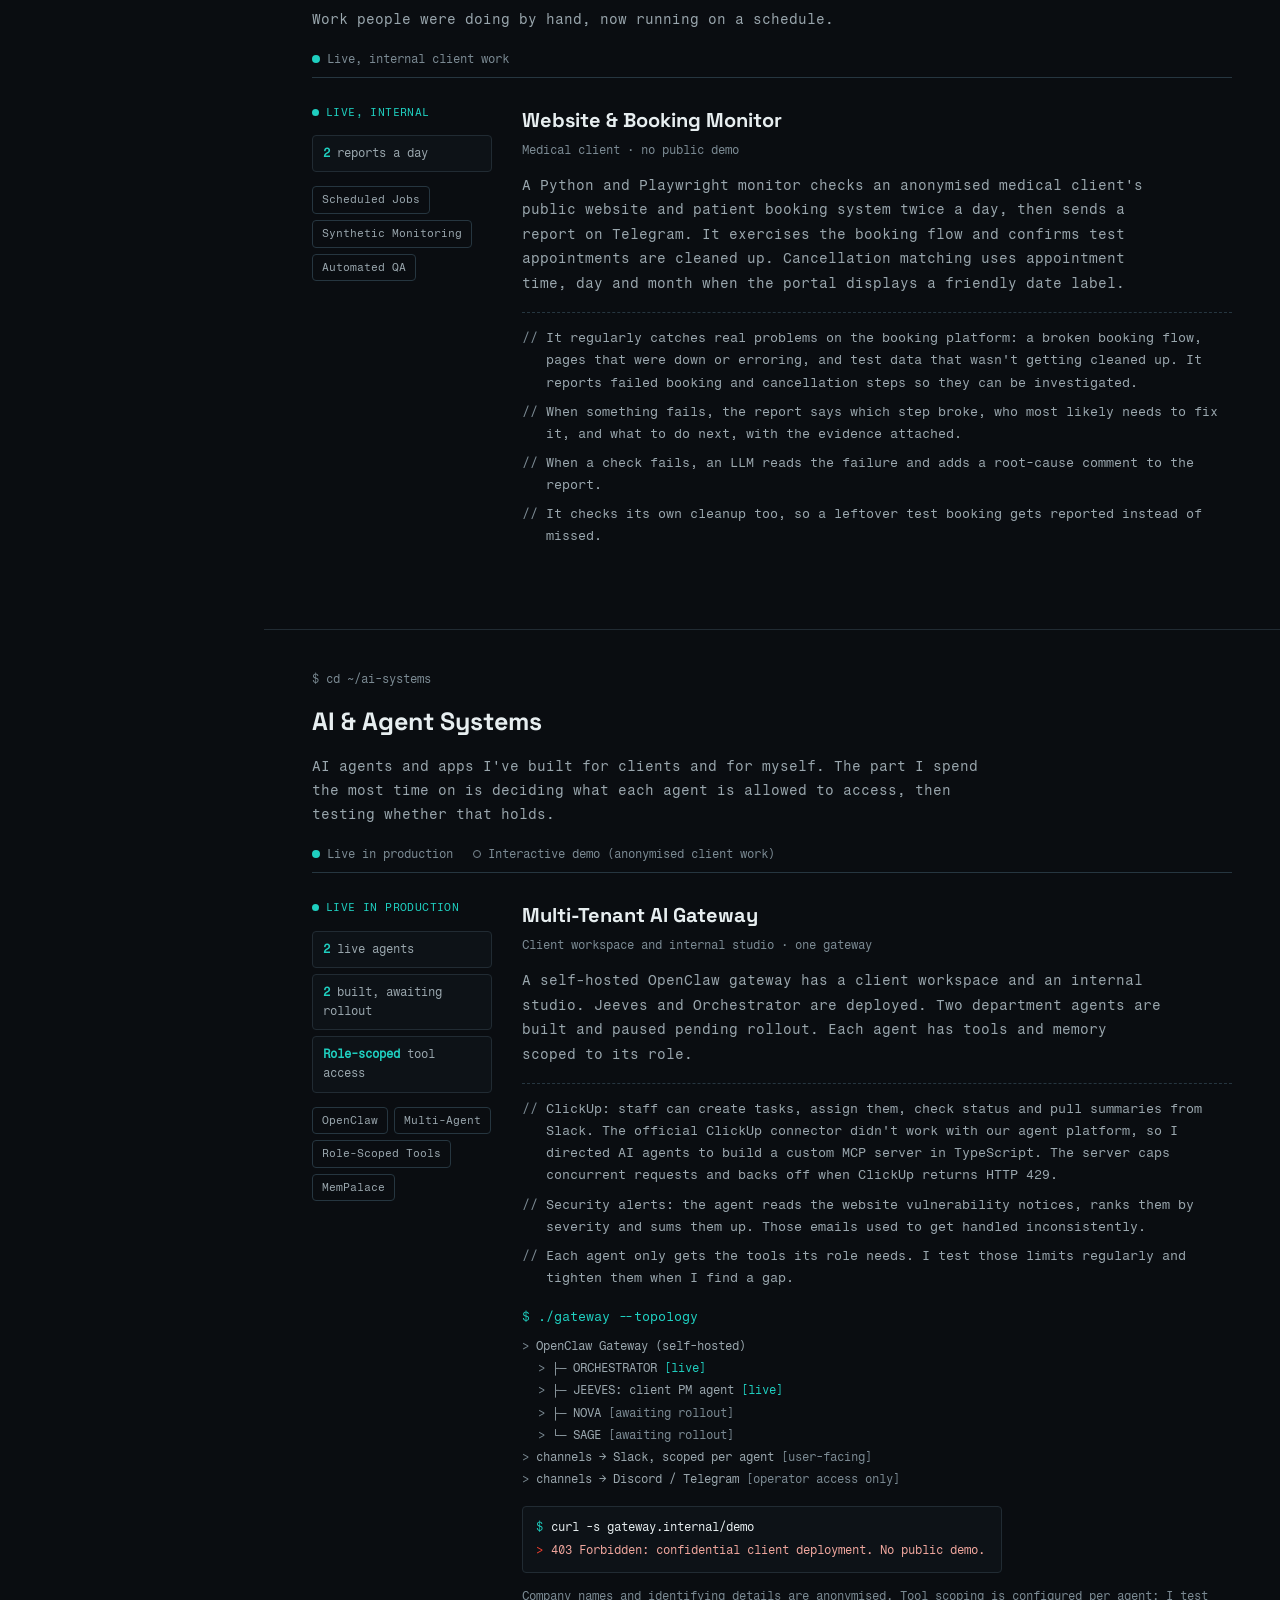
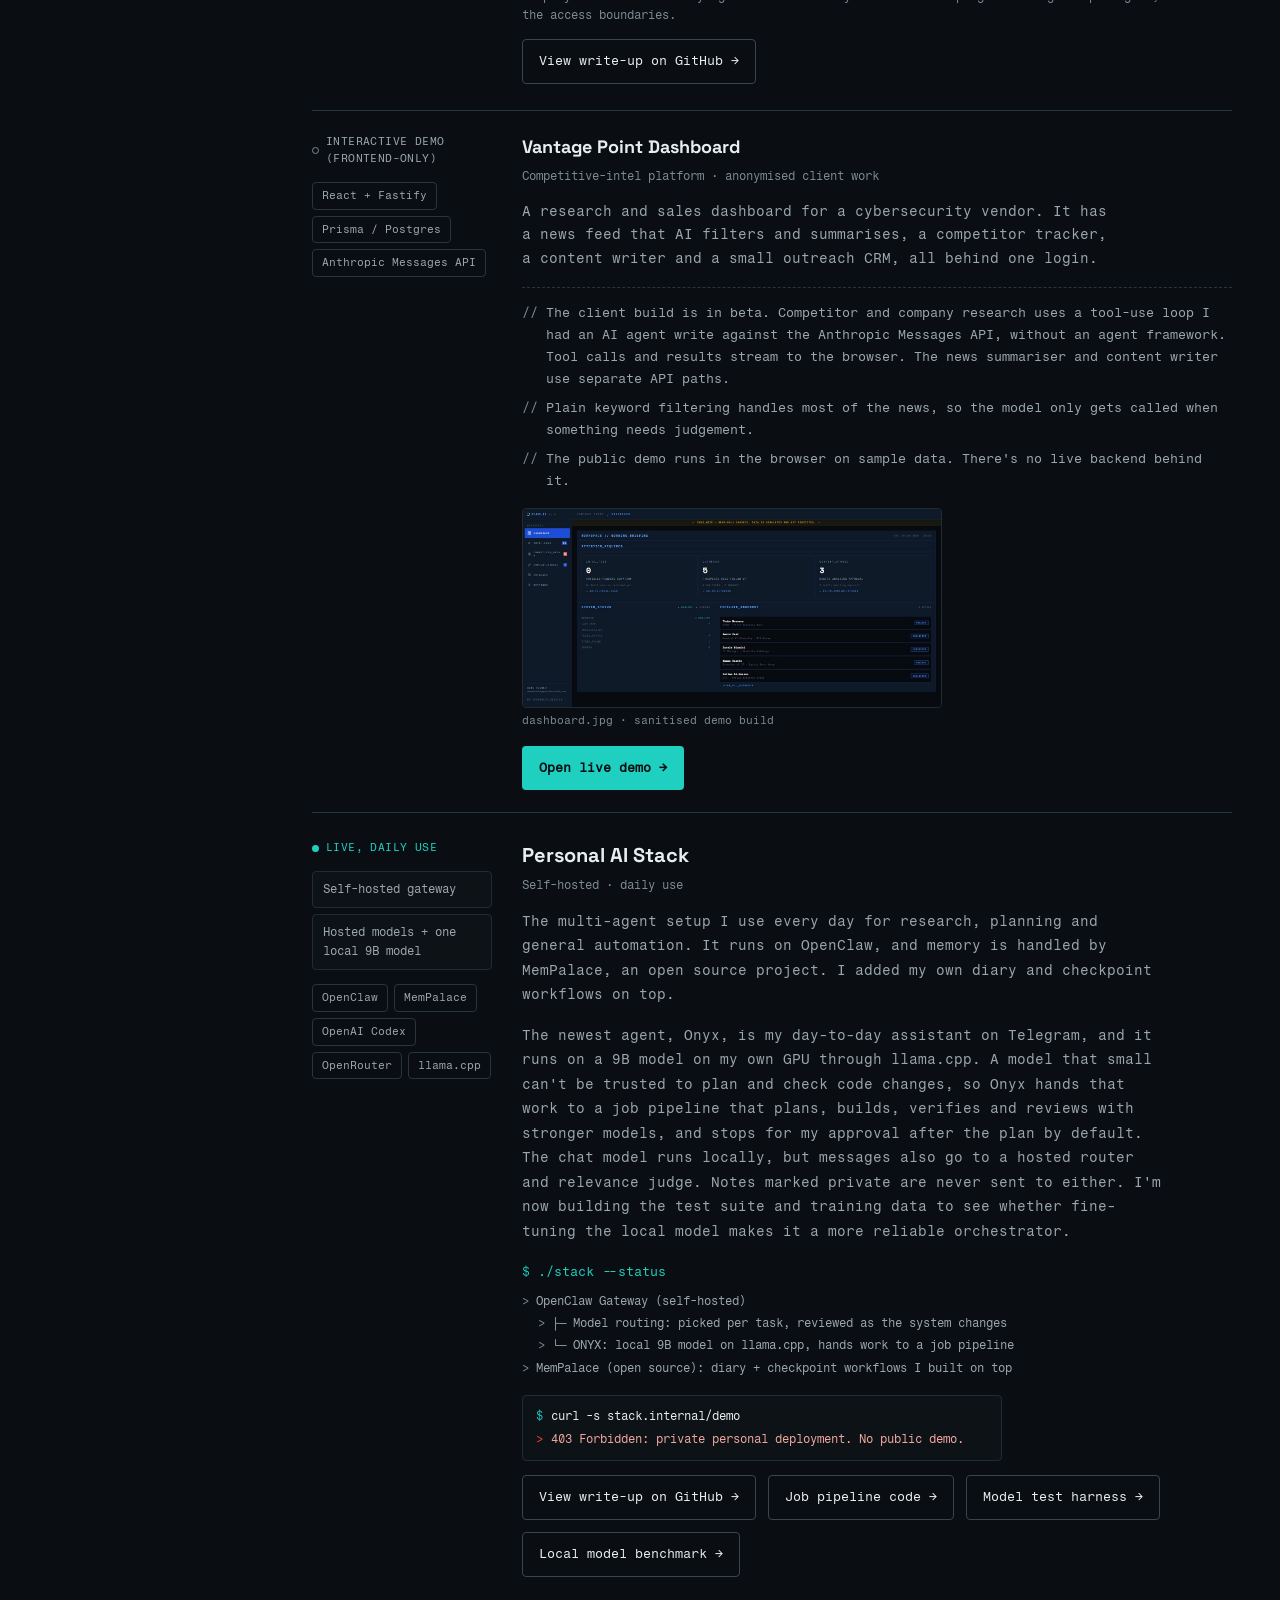
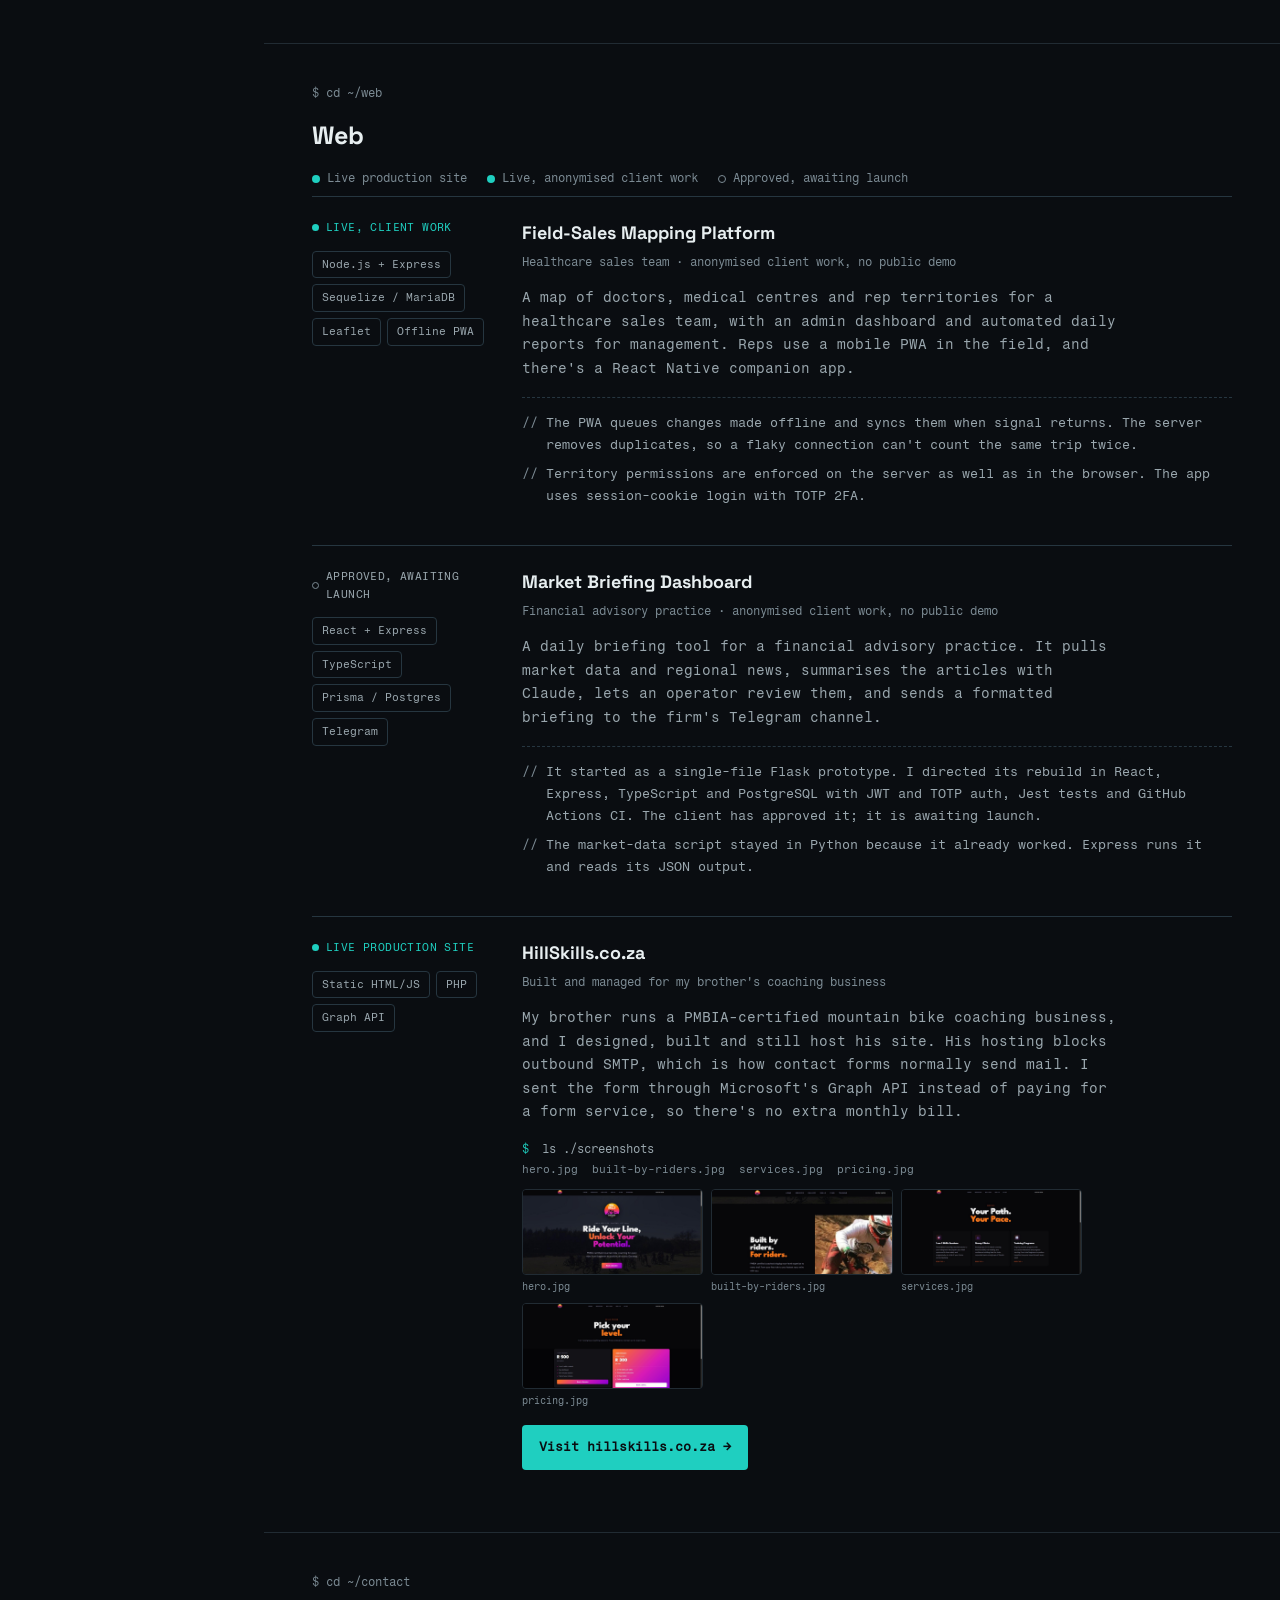
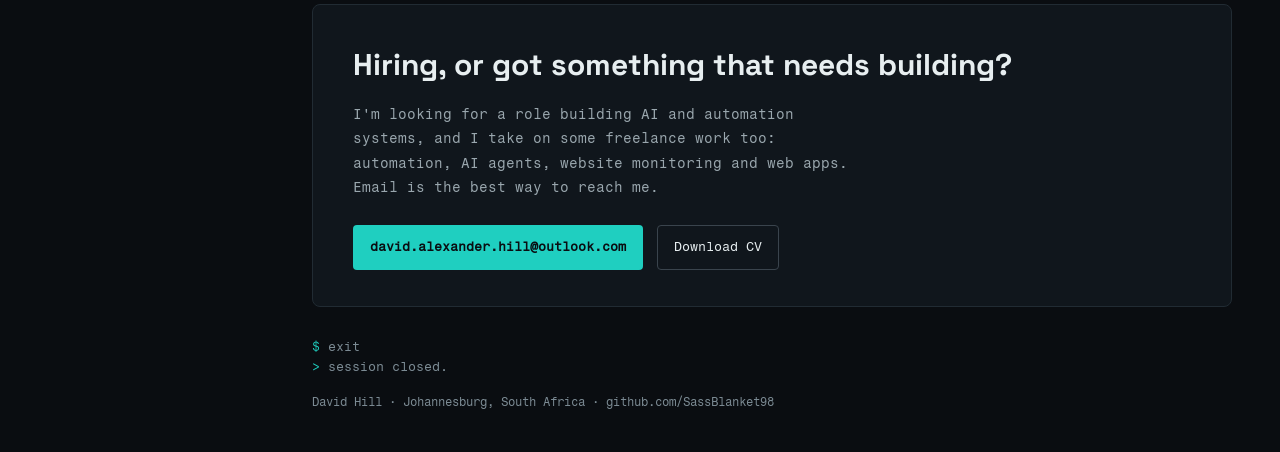
==== commit b92309be: "Correct CV and portfolio project claims" ====
--- a/index.html
+++ b/index.html
@@ -55,7 +55,7 @@
           <span>&#9500;&#9472; sales-map.md</span><span class="status is-live">live</span>
         </a>
         <a href="#proj-briefing" class="navlink leaf">
-          <span>&#9500;&#9472; briefing.md</span><span class="status is-live">live</span>
+          <span>&#9500;&#9472; briefing.md</span><span class="status is-beta">approved</span>
         </a>
         <a href="#proj-hillskills" class="navlink leaf">
           <span>&#9492;&#9472; hillskills.md</span><span class="status is-live">live</span>
@@ -86,7 +86,7 @@
         <div class="hero-stat"><div class="value">2&times;</div><div class="label">a day, an automated test booking on a client site</div></div>
         <div class="hero-stat"><div class="value">~160</div><div class="label">Macs on scripted patching</div></div>
         <div class="hero-stat"><div class="value">2</div><div class="label">live AI agents for a client workforce</div></div>
-        <div class="hero-stat"><div class="value">2022</div><div class="label">building with AI tools since</div></div>
+        <div class="hero-stat"><div class="value">2022</div><div class="label">building with AI tools since late</div></div>
       </div>
     </section>
 
@@ -97,8 +97,8 @@
       <p>At Neozeit I'm the front person for almost all of the development work I do. If I'm building it, I'm in the meetings. I gather requirements with the client, I'm the one they call when something's off, and I do the handover and training, on site if that's what it takes.</p>
       <p>A lot of that job is working out what people need, which isn't always what they ask for. One client asked for a general AI assistant. When we talked it through, what was really bothering them was a steady stream of website security alerts nobody had time to read. So the agent I built summarises those alerts by severity. Now they get read and passed on to the team instead of sitting in an inbox.</p>
       <p>I don't accept "it should work" as an answer, from anyone, including me. When I set limits on what an AI agent can access, I go and try to get it past them. When I moved a medical client onto a new Windows Server 2025 machine, I didn't sign it off until I'd confirmed their users could log in and do their normal work.</p>
-      <p>Most of what I know, I learned by getting stuck and staying with it. I built Neozeit's three-node Proxmox cluster from scratch without ever having used Proxmox, then moved production machines onto it while keeping them running. I still operate our Linux and Docker environment day to day. When the RAID storage on our backup server ran into trouble, I worked through it and we didn't lose any data. The official ClickUp MCP server didn't support OpenClaw, so I directed AI agents to build a TypeScript connector.</p>
-      <p>I've worked with AI tools since 2022. Today AI agents do the coding; I own the requirements, design, testing, debugging and deployment.</p>
+      <p>Most of what I know, I learned by getting stuck and staying with it. I installed Neozeit's three-node Proxmox cluster from a colleague's design in 2025, then moved production machines onto it and have operated it since. I still operate our Linux and Docker environment day to day. When the RAID storage on our backup server ran into trouble, I worked through it and we didn't lose any data. The official ClickUp MCP server didn't support OpenClaw, so I directed AI agents to build a TypeScript connector.</p>
+      <p>I've worked with AI tools since ChatGPT's launch in late 2022. Today AI agents do the coding; I own the requirements, design, testing, debugging and deployment.</p>
 
       <div class="env-block">
         <div class="pane-cmd" style="margin-bottom:14px;">$ env | grep profile</div>
@@ -136,10 +136,10 @@
         <div class="spec-detail">
           <h3>Website &amp; Booking Monitor</h3>
           <div class="spec-subtitle">Medical client &middot; no public demo</div>
-          <p class="spec-desc">A Python and Playwright monitor checks an anonymised medical client's public website and patient booking system twice a day, then sends a report on Telegram. It exercises the booking flow and confirms test appointments are cleaned up. It matches doctor names loosely, so small naming differences don't stop a check.</p>
+          <p class="spec-desc">A Python and Playwright monitor checks an anonymised medical client's public website and patient booking system twice a day, then sends a report on Telegram. It exercises the booking flow and confirms test appointments are cleaned up. Cancellation matching uses appointment time, day and month when the portal displays a friendly date label.</p>
 
           <div class="decisions">
-            <div class="decision-line"><span class="marker">//</span><span>It regularly catches real problems on the booking platform: a broken booking flow, pages that were down or erroring, and test data that wasn't getting cleaned up. It has also exposed settings in the platform's backend that differ from one doctor to the next.</span></div>
+            <div class="decision-line"><span class="marker">//</span><span>It regularly catches real problems on the booking platform: a broken booking flow, pages that were down or erroring, and test data that wasn't getting cleaned up. It reports failed booking and cancellation steps so they can be investigated.</span></div>
             <div class="decision-line"><span class="marker">//</span><span>When something fails, the report says which step broke, who most likely needs to fix it, and what to do next, with the evidence attached.</span></div>
             <div class="decision-line"><span class="marker">//</span><span>When a check fails, an LLM reads the failure and adds a root-cause comment to the report.</span></div>
             <div class="decision-line"><span class="marker">//</span><span>It checks its own cleanup too, so a leftover test booking gets reported instead of missed.</span></div>
@@ -171,20 +171,19 @@
           <div class="tag-row">
             <span class="tag">OpenClaw</span>
             <span class="tag">Multi-Agent</span>
-            <span class="tag">Tenant Isolation</span>
+            <span class="tag">Role-Scoped Tools</span>
             <span class="tag">MemPalace</span>
           </div>
         </div>
         <div class="spec-detail">
           <h3>Multi-Tenant AI Gateway</h3>
-          <div class="spec-subtitle">Client deployment &middot; two companies, one office, one Slack</div>
-          <p class="spec-desc">A self-hosted gateway serves two companies that share an office and a Slack workspace. Jeeves and Orchestrator are deployed. Two more agents are built and waiting to roll out. Each agent's tools and data are limited to its role and company.</p>
+          <div class="spec-subtitle">Client workspace and internal studio &middot; one gateway</div>
+          <p class="spec-desc">A self-hosted OpenClaw gateway has a client workspace and an internal studio. Jeeves and Orchestrator are deployed. Two department agents are built and paused pending rollout. Each agent has tools and memory scoped to its role.</p>
 
           <div class="decisions">
-            <div class="decision-line"><span class="marker">//</span><span>ClickUp: staff can create tasks, assign them, check status and pull summaries from Slack. The official ClickUp connector didn't work with our agent platform, so I directed AI agents to build a custom MCP server in TypeScript. Because of ClickUp's rate limits, it fetches one project at a time.</span></div>
+            <div class="decision-line"><span class="marker">//</span><span>ClickUp: staff can create tasks, assign them, check status and pull summaries from Slack. The official ClickUp connector didn't work with our agent platform, so I directed AI agents to build a custom MCP server in TypeScript. The server caps concurrent requests and backs off when ClickUp returns HTTP 429.</span></div>
             <div class="decision-line"><span class="marker">//</span><span>Security alerts: the agent reads the website vulnerability notices, ranks them by severity and sums them up. Those emails used to get handled inconsistently.</span></div>
             <div class="decision-line"><span class="marker">//</span><span>Each agent only gets the tools its role needs. I test those limits regularly and tighten them when I find a gap.</span></div>
-            <div class="decision-line"><span class="marker">//</span><span>In a trial, one of the department agents cut the time to draft the client's newspaper from a week to 2 days. It's waiting for rollout.</span></div>
           </div>
 
           <div class="diagram">
@@ -194,7 +193,7 @@
             <div class="diagram-line" style="padding-left:16px;"><span class="marker">&gt;</span> &#9500;&#9472; JEEVES: client PM agent <span class="badge">[live]</span></div>
             <div class="diagram-line" style="padding-left:16px;"><span class="marker">&gt;</span> &#9500;&#9472; NOVA <span class="badge is-beta">[awaiting rollout]</span></div>
             <div class="diagram-line" style="padding-left:16px;"><span class="marker">&gt;</span> &#9492;&#9472; SAGE <span class="badge is-beta">[awaiting rollout]</span></div>
-            <div class="diagram-line"><span class="marker">&gt;</span> channels &#8594; Slack, scoped per tenant <span class="badge is-beta">[user-facing]</span></div>
+            <div class="diagram-line"><span class="marker">&gt;</span> channels &#8594; Slack, scoped per agent <span class="badge is-beta">[user-facing]</span></div>
             <div class="diagram-line"><span class="marker">&gt;</span> channels &#8594; Discord / Telegram <span class="badge is-beta">[operator access only]</span></div>
           </div>
 
@@ -203,7 +202,7 @@
             <div class="line"><span class="resp-prompt">&gt;</span><span class="resp-text">403 Forbidden: confidential client deployment. No public demo.</span></div>
           </div>
 
-          <p class="caption">Company names and identifying details are anonymised. The architecture and security model are real.</p>
+          <p class="caption">Company names and identifying details are anonymised. Tool scoping is configured per agent; I test the access boundaries.</p>
 
           <div class="spec-links">
             <a class="btn btn-ghost" href="https://github.com/SassBlanket98/multi-tenant-ai-stack" target="_blank" rel="noopener">View write-up on GitHub &rarr;</a>
@@ -227,7 +226,7 @@
           <p class="spec-desc">A research and sales dashboard for a cybersecurity vendor. It has a news feed that AI filters and summarises, a competitor tracker, a content writer and a small outreach CRM, all behind one login.</p>
 
           <div class="decisions">
-            <div class="decision-line"><span class="marker">//</span><span>Competitor and company research runs through an agent loop I had an AI agent write, directly against Claude's API with no framework like LangChain. In the client build the model calls a tool, reads the result and keeps going, and each tool call and result streams to the screen as it happens. The news summaries and the content writer stream their output too.</span></div>
+            <div class="decision-line"><span class="marker">//</span><span>The client build is in beta. Competitor and company research uses a tool-use loop I had an AI agent write against the Anthropic Messages API, without an agent framework. Tool calls and results stream to the browser. The news summariser and content writer use separate API paths.</span></div>
             <div class="decision-line"><span class="marker">//</span><span>Plain keyword filtering handles most of the news, so the model only gets called when something needs judgement.</span></div>
             <div class="decision-line"><span class="marker">//</span><span>The public demo runs in the browser on sample data. There's no live backend behind it.</span></div>
           </div>
@@ -262,7 +261,7 @@
           <h3>Personal AI Stack</h3>
           <div class="spec-subtitle">Self-hosted &middot; daily use</div>
           <p class="spec-desc">The multi-agent setup I use every day for research, planning and general automation. It runs on OpenClaw, and memory is handled by MemPalace, an open source project. I added my own diary and checkpoint workflows on top.</p>
-          <p class="spec-desc">The newest agent, Onyx, is my day-to-day assistant on Telegram, and it runs on a 9B model on my own GPU through llama.cpp. A model that small can't be trusted to plan and check code changes, so Onyx hands that work to a job pipeline that plans, builds, verifies and reviews with stronger models, and stops for my approval after the plan. Notes I mark private stay on the machine and are never sent to a hosted model. I'm now building the test suite and training data to see whether fine-tuning the local model makes it a more reliable orchestrator.</p>
+          <p class="spec-desc">The newest agent, Onyx, is my day-to-day assistant on Telegram, and it runs on a 9B model on my own GPU through llama.cpp. A model that small can't be trusted to plan and check code changes, so Onyx hands that work to a job pipeline that plans, builds, verifies and reviews with stronger models, and stops for my approval after the plan by default. The chat model runs locally, but messages also go to a hosted router and relevance judge. Notes marked private are never sent to either. I'm now building the test suite and training data to see whether fine-tuning the local model makes it a more reliable orchestrator.</p>
 
           <div class="diagram">
             <div class="diagram-cmd">$ ./stack --status</div>
@@ -295,6 +294,7 @@
       <div class="legend">
         <span><span class="legend-dot filled" aria-hidden="true"></span>Live production site</span>
         <span><span class="legend-dot filled" aria-hidden="true"></span>Live, anonymised client work</span>
+        <span><span class="legend-dot outline" aria-hidden="true"></span>Approved, awaiting launch</span>
       </div>
 
       <!-- Field-Sales Mapping Platform -->
@@ -315,7 +315,7 @@
 
           <div class="decisions">
             <div class="decision-line"><span class="marker">//</span><span>The PWA queues changes made offline and syncs them when signal returns. The server removes duplicates, so a flaky connection can't count the same trip twice.</span></div>
-            <div class="decision-line"><span class="marker">//</span><span>Territory permissions are enforced on the server as well as in the browser, and logins need TOTP 2FA.</span></div>
+            <div class="decision-line"><span class="marker">//</span><span>Territory permissions are enforced on the server as well as in the browser. The app uses session-cookie login with TOTP 2FA.</span></div>
           </div>
         </div>
       </article>
@@ -323,7 +323,7 @@
       <!-- Market Briefing Dashboard -->
       <article class="spec-card is-compact" id="proj-briefing">
         <div class="spec-meta">
-          <div class="status-row is-accent"><span class="status-dot filled" aria-hidden="true"></span>LIVE, CLIENT WORK</div>
+          <div class="status-row is-muted"><span class="status-dot outline" aria-hidden="true"></span>APPROVED, AWAITING LAUNCH</div>
           <div class="tag-row">
             <span class="tag">React + Express</span>
             <span class="tag">TypeScript</span>
@@ -337,7 +337,7 @@
           <p class="spec-desc">A daily briefing tool for a financial advisory practice. It pulls market data and regional news, summarises the articles with Claude, lets an operator review them, and sends a formatted briefing to the firm's Telegram channel.</p>
 
           <div class="decisions">
-            <div class="decision-line"><span class="marker">//</span><span>It started as a single-file Flask prototype. Once the practice relied on it daily, I rebuilt it in React, Express and TypeScript with JWT and TOTP auth, Jest tests and GitHub Actions CI.</span></div>
+            <div class="decision-line"><span class="marker">//</span><span>It started as a single-file Flask prototype. I directed its rebuild in React, Express, TypeScript and PostgreSQL with JWT and TOTP auth, Jest tests and GitHub Actions CI. The client has approved it; it is awaiting launch.</span></div>
             <div class="decision-line"><span class="marker">//</span><span>The market-data script stayed in Python because it already worked. Express runs it and reads its JSON output.</span></div>
           </div>
         </div>
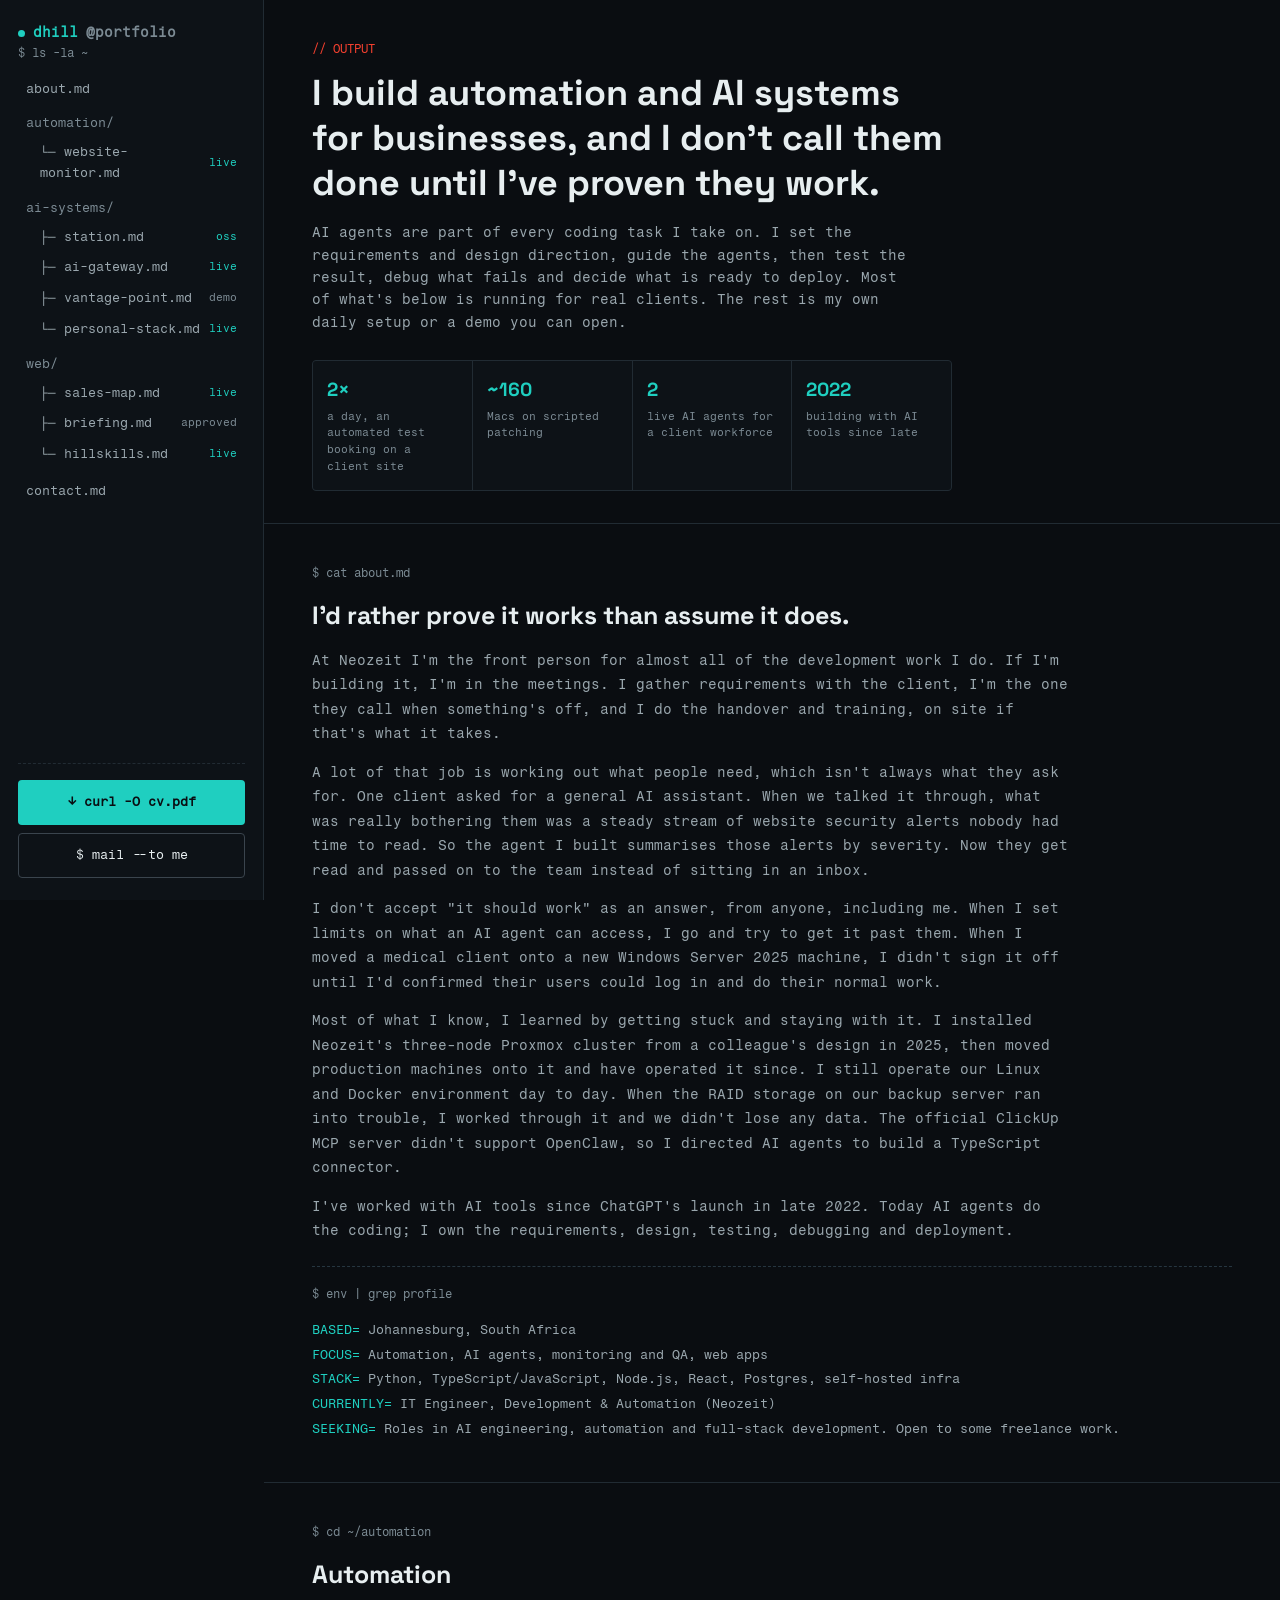
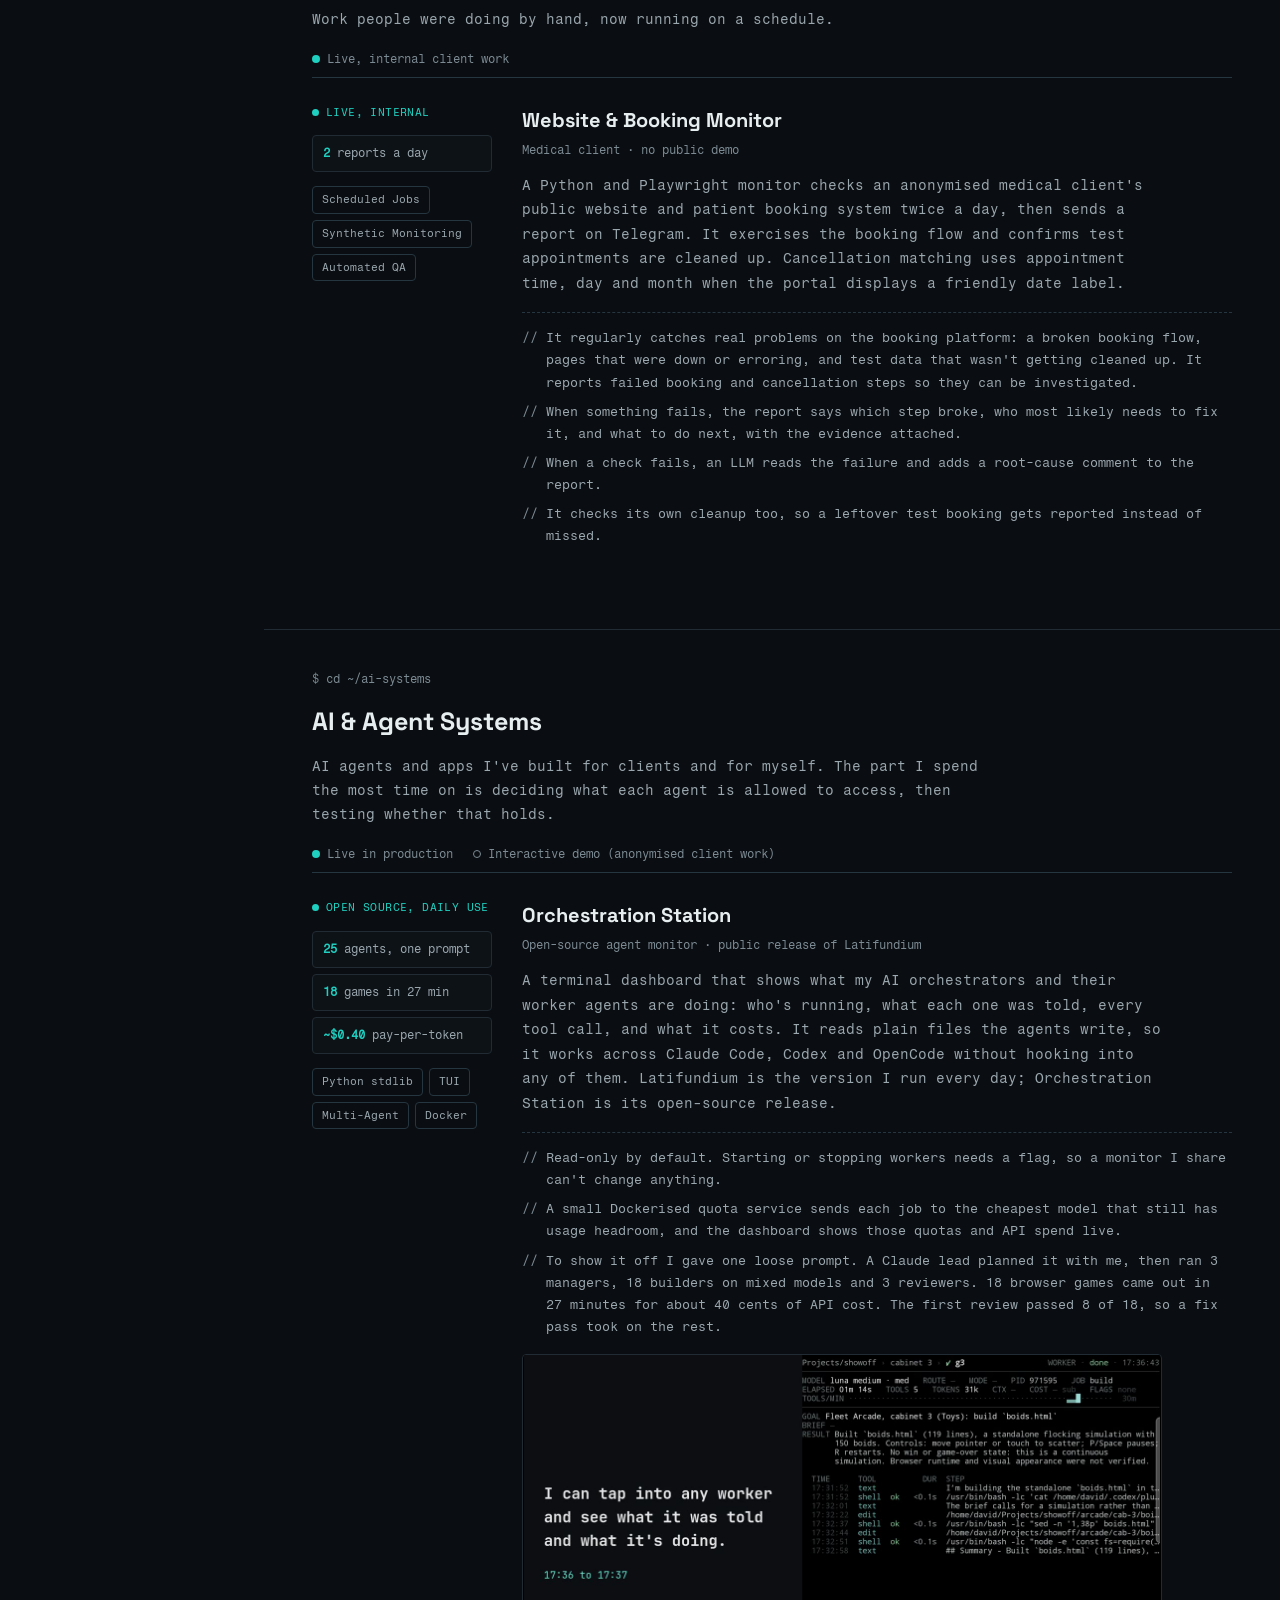
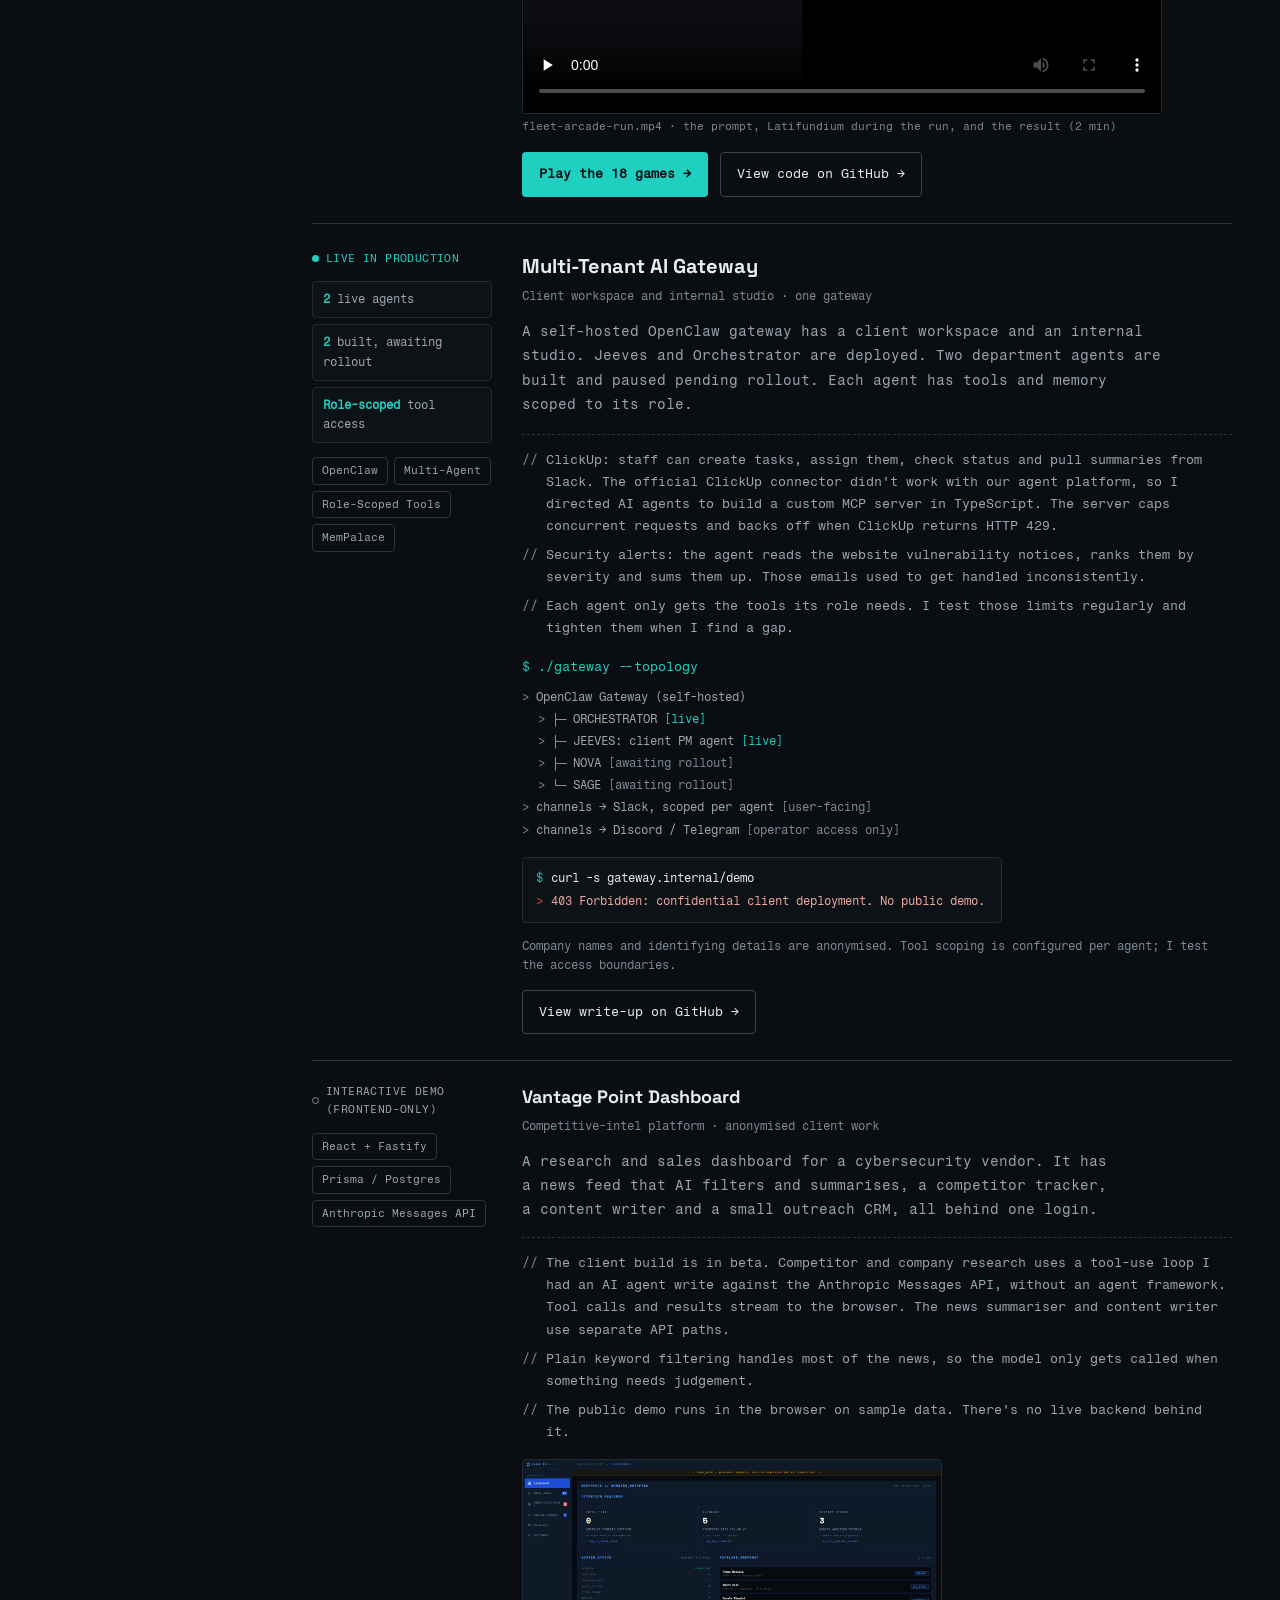
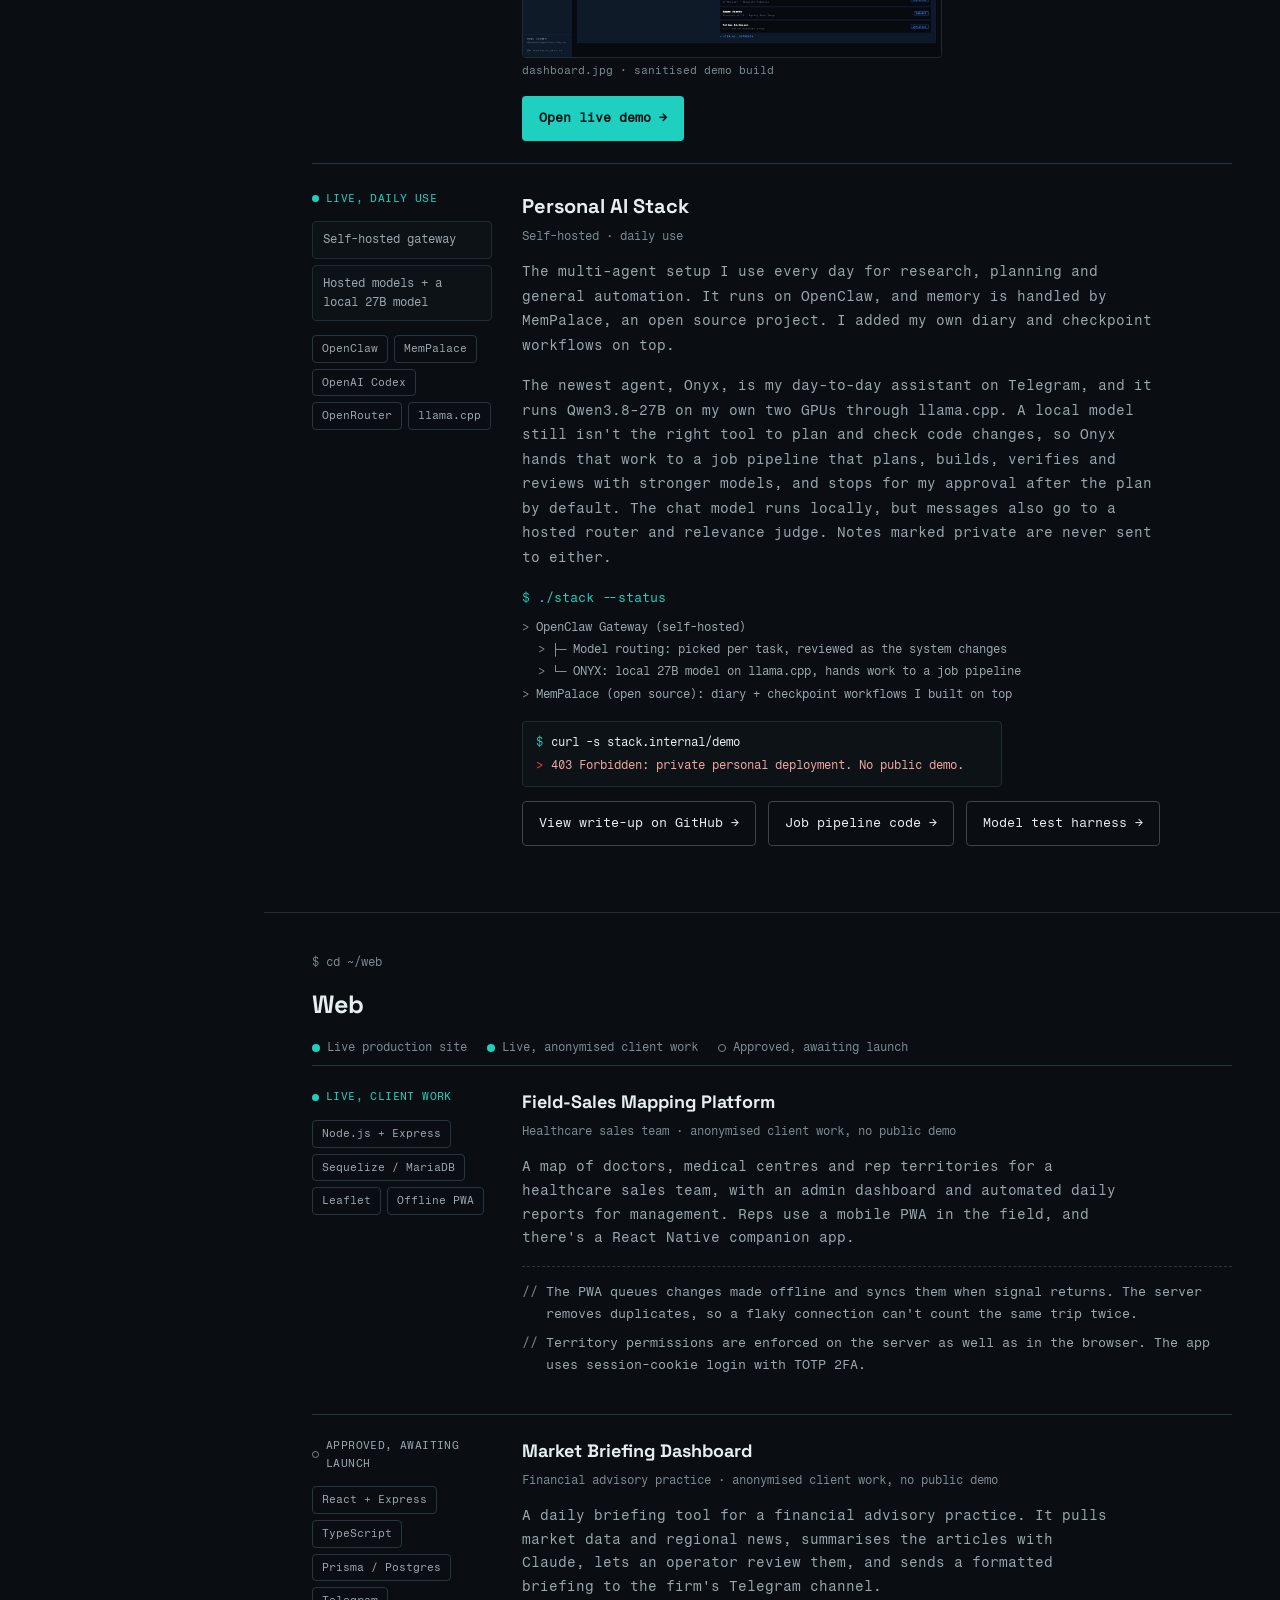
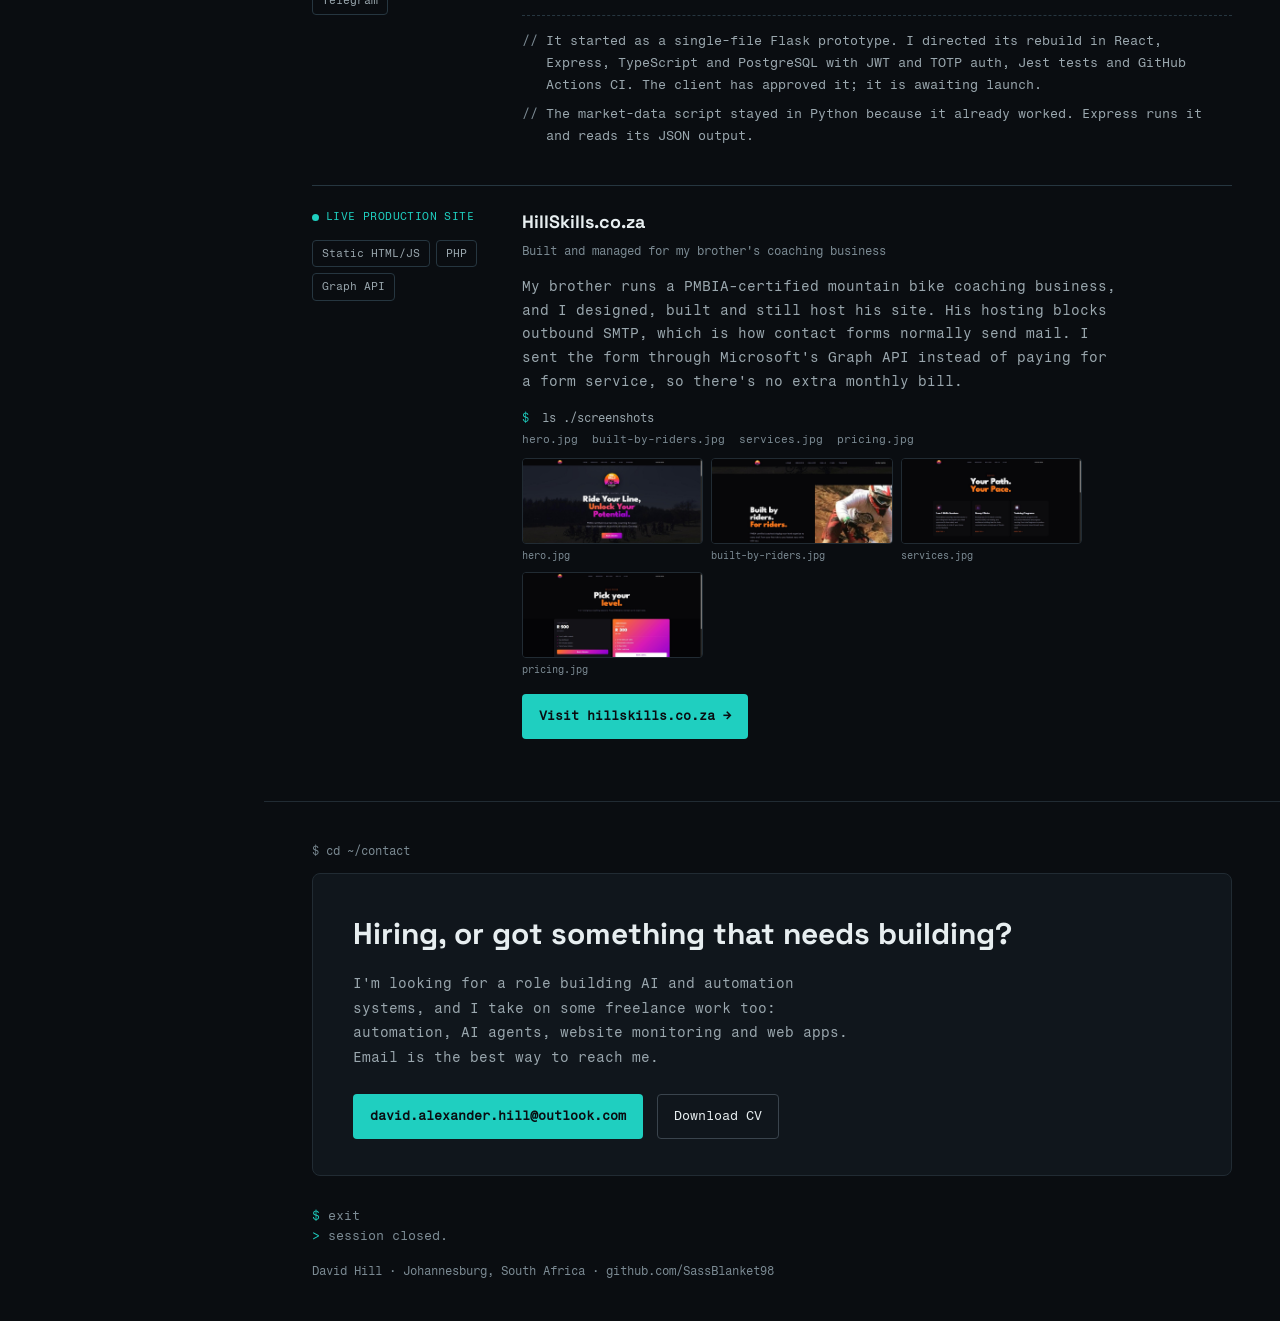
==== commit fa700625: "Add Orchestration Station with the Fleet Arcade demo; Onyx on the local 27B model; drop local-llm-be" ====
--- a/index.html
+++ b/index.html
@@ -40,6 +40,9 @@
         </a>
 
         <div class="tree-group">ai-systems/</div>
+        <a href="#proj-station" class="navlink leaf">
+          <span>&#9500;&#9472; station.md</span><span class="status is-live">oss</span>
+        </a>
         <a href="#proj-gateway" class="navlink leaf">
           <span>&#9500;&#9472; ai-gateway.md</span><span class="status is-live">live</span>
         </a>
@@ -159,6 +162,46 @@
         <span><span class="legend-dot outline" aria-hidden="true"></span>Interactive demo (anonymised client work)</span>
       </div>
 
+      <!-- Orchestration Station -->
+      <article class="spec-card" id="proj-station">
+        <div class="spec-meta">
+          <div class="status-row is-accent"><span class="status-dot filled" aria-hidden="true"></span>OPEN SOURCE, DAILY USE</div>
+          <div class="stat-list">
+            <span class="stat"><b>25</b> agents, one prompt</span>
+            <span class="stat"><b>18</b> games in 27 min</span>
+            <span class="stat"><b>~$0.40</b> pay-per-token</span>
+          </div>
+          <div class="tag-row">
+            <span class="tag">Python stdlib</span>
+            <span class="tag">TUI</span>
+            <span class="tag">Multi-Agent</span>
+            <span class="tag">Docker</span>
+          </div>
+        </div>
+        <div class="spec-detail">
+          <h3>Orchestration Station</h3>
+          <div class="spec-subtitle">Open-source agent monitor &middot; public release of Latifundium</div>
+          <p class="spec-desc">A terminal dashboard that shows what my AI orchestrators and their worker agents are doing: who's running, what each one was told, every tool call, and what it costs. It reads plain files the agents write, so it works across Claude Code, Codex and OpenCode without hooking into any of them. Latifundium is the version I run every day; Orchestration Station is its open-source release.</p>
+
+          <div class="decisions">
+            <div class="decision-line"><span class="marker">//</span><span>Read-only by default. Starting or stopping workers needs a flag, so a monitor I share can't change anything.</span></div>
+            <div class="decision-line"><span class="marker">//</span><span>A small Dockerised quota service sends each job to the cheapest model that still has usage headroom, and the dashboard shows those quotas and API spend live.</span></div>
+            <div class="decision-line"><span class="marker">//</span><span>To show it off I gave one loose prompt. A Claude lead planned it with me, then ran 3 managers, 18 builders on mixed models and 3 reviewers. 18 browser games came out in 27 minutes for about 40 cents of API cost. The first review passed 8 of 18, so a fix pass took on the rest.</span></div>
+          </div>
+
+          <figure class="exhibit is-video">
+            <video controls preload="none" playsinline poster="assets/fleet/poster.jpg">
+              <source src="assets/fleet/fleet-arcade-run.mp4" type="video/mp4">
+            </video>
+            <figcaption>fleet-arcade-run.mp4 &middot; the prompt, Latifundium during the run, and the result (2 min)</figcaption>
+          </figure>
+          <div class="spec-links">
+            <a class="btn btn-primary" href="https://arcade.automatism.co.za" target="_blank" rel="noopener">Play the 18 games &rarr;</a>
+            <a class="btn btn-ghost" href="https://github.com/SassBlanket98/orchestration-station" target="_blank" rel="noopener">View code on GitHub &rarr;</a>
+          </div>
+        </div>
+      </article>
+
       <!-- Multi-Tenant AI Gateway -->
       <article class="spec-card" id="proj-gateway">
         <div class="spec-meta">
@@ -247,7 +290,7 @@
           <div class="status-row is-accent"><span class="status-dot filled" aria-hidden="true"></span>LIVE, DAILY USE</div>
           <div class="stat-list">
             <span class="stat">Self-hosted gateway</span>
-            <span class="stat">Hosted models + one local 9B model</span>
+            <span class="stat">Hosted models + a local 27B model</span>
           </div>
           <div class="tag-row">
             <span class="tag">OpenClaw</span>
@@ -261,13 +304,13 @@
           <h3>Personal AI Stack</h3>
           <div class="spec-subtitle">Self-hosted &middot; daily use</div>
           <p class="spec-desc">The multi-agent setup I use every day for research, planning and general automation. It runs on OpenClaw, and memory is handled by MemPalace, an open source project. I added my own diary and checkpoint workflows on top.</p>
-          <p class="spec-desc">The newest agent, Onyx, is my day-to-day assistant on Telegram, and it runs on a 9B model on my own GPU through llama.cpp. A model that small can't be trusted to plan and check code changes, so Onyx hands that work to a job pipeline that plans, builds, verifies and reviews with stronger models, and stops for my approval after the plan by default. The chat model runs locally, but messages also go to a hosted router and relevance judge. Notes marked private are never sent to either. I'm now building the test suite and training data to see whether fine-tuning the local model makes it a more reliable orchestrator.</p>
+          <p class="spec-desc">The newest agent, Onyx, is my day-to-day assistant on Telegram, and it runs Qwen3.8-27B on my own two GPUs through llama.cpp. A local model still isn't the right tool to plan and check code changes, so Onyx hands that work to a job pipeline that plans, builds, verifies and reviews with stronger models, and stops for my approval after the plan by default. The chat model runs locally, but messages also go to a hosted router and relevance judge. Notes marked private are never sent to either.</p>
 
           <div class="diagram">
             <div class="diagram-cmd">$ ./stack --status</div>
             <div class="diagram-line"><span class="marker">&gt;</span> OpenClaw Gateway (self-hosted)</div>
             <div class="diagram-line" style="padding-left:16px;"><span class="marker">&gt;</span> &#9500;&#9472; Model routing: picked per task, reviewed as the system changes</div>
-            <div class="diagram-line" style="padding-left:16px;"><span class="marker">&gt;</span> &#9492;&#9472; ONYX: local 9B model on llama.cpp, hands work to a job pipeline</div>
+            <div class="diagram-line" style="padding-left:16px;"><span class="marker">&gt;</span> &#9492;&#9472; ONYX: local 27B model on llama.cpp, hands work to a job pipeline</div>
             <div class="diagram-line"><span class="marker">&gt;</span> MemPalace (open source): diary + checkpoint workflows I built on top</div>
           </div>
 
@@ -279,9 +322,7 @@
           <div class="spec-links">
             <a class="btn btn-ghost" href="https://github.com/SassBlanket98/personal-ai-stack" target="_blank" rel="noopener">View write-up on GitHub &rarr;</a>
             <a class="btn btn-ghost" href="https://github.com/SassBlanket98/onyx-pipeline" target="_blank" rel="noopener">Job pipeline code &rarr;</a>
-            <a class="btn btn-ghost" href="https://github.com/SassBlanket98/model-ladder" target="_blank" rel="noopener">Model test harness &rarr;</a>
-            <a class="btn btn-ghost" href="https://github.com/SassBlanket98/local-llm-bench" target="_blank" rel="noopener">Local model benchmark &rarr;</a>
-          </div>
+            <a class="btn btn-ghost" href="https://github.com/SassBlanket98/model-ladder" target="_blank" rel="noopener">Model test harness &rarr;</a>          </div>
         </div>
       </article>
     </section>
--- a/css/style.css
+++ b/css/style.css
@@ -323,6 +323,8 @@
 
 .exhibit { margin: 0 0 16px; max-width: 420px; }
 .exhibit img { width: 100%; aspect-ratio: 1568 / 744; object-fit: cover; border: 1px solid var(--border); border-radius: 4px; }
+.exhibit.is-video { max-width: 640px; }
+.exhibit video { display: block; width: 100%; aspect-ratio: 16 / 9; background: #000; border: 1px solid var(--border); border-radius: 4px; }
 .exhibit figcaption { font-size: 10.5px; color: var(--dim); margin-top: 5px; }
 
 .shots-cmd { font-size: 12px; margin-bottom: 2px; color: var(--muted); }
